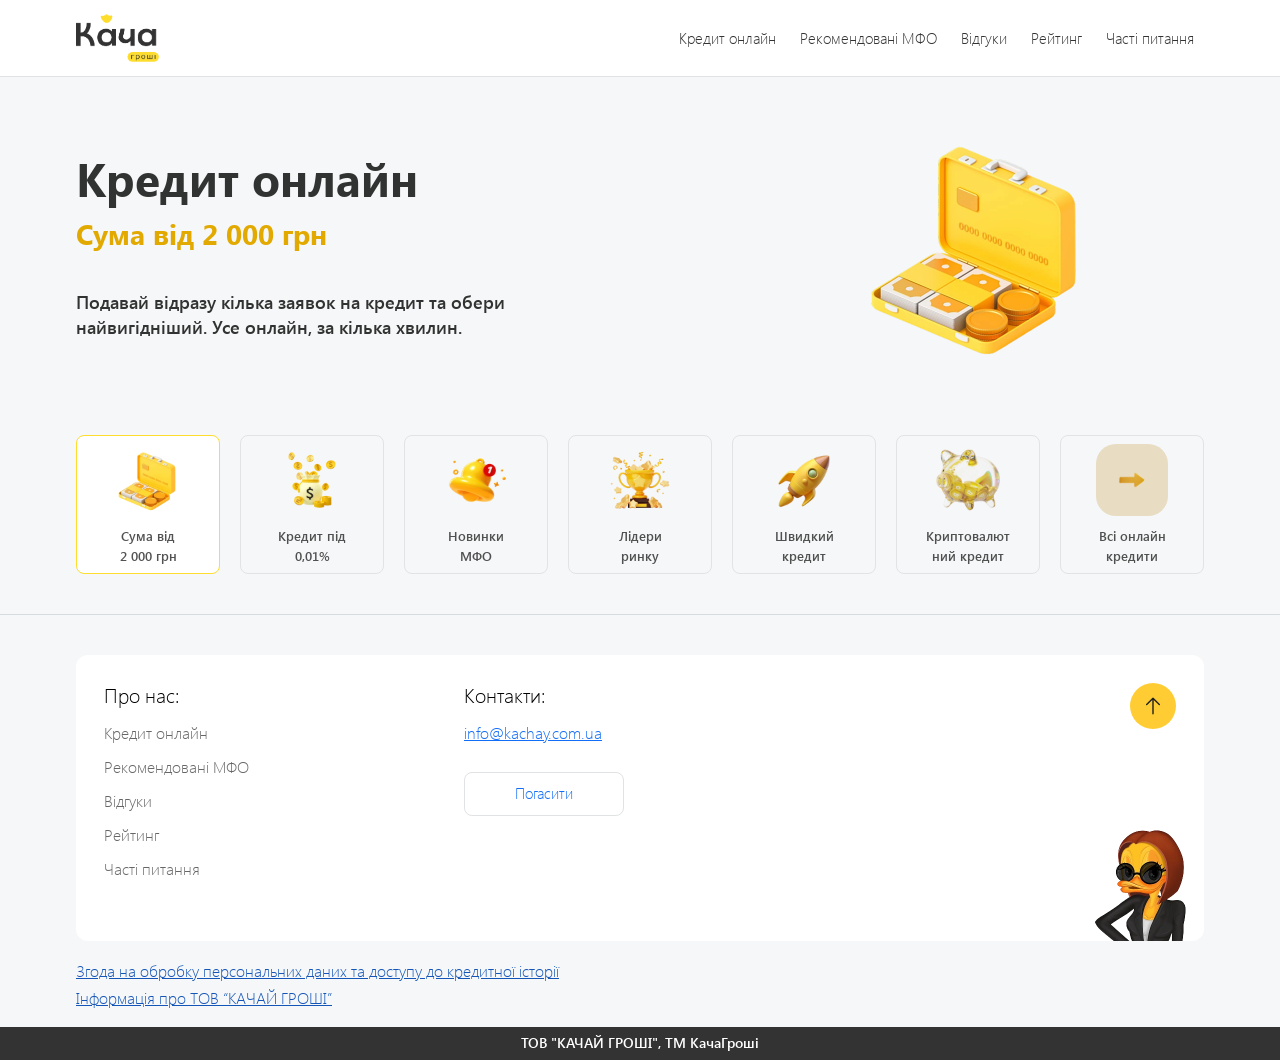
==== index_2.html @ 9d888171 "UP" ====
<!DOCTYPE html>
<html lang="Es">

<head>
  <!-- meta -->
  <meta charset="utf-8">
  <meta name="description" content="">
  <meta name="keywords" content="">
  <meta name="viewport" content="width=device-width, initial-scale=1.0, maximum-scale=1.0, user-scalable=no">
  <meta name="format-detection" content="telephone=no">

  <!-- favicon -->
  <link rel="icon" type="image/png" href="./favicon/favicon-96x96.png" sizes="96x96" />
  <link rel="icon" type="image/svg+xml" href="./favicon/favicon.svg" />
  <link rel="shortcut icon" href="./favicon/favicon.ico" />
  <link rel="apple-touch-icon" sizes="180x180" href="./favicon/apple-touch-icon.png" />
  <link rel="manifest" href="./favicon/site.webmanifest" />

  <!-- style -->
  <link rel="stylesheet" href="https://cdn.jsdelivr.net/npm/swiper@11/swiper-bundle.min.css" />
  <link rel="stylesheet" href="./css/more/style.css">

  <!-- title -->
  <title>Кредит онлайн</title>

</head>

<body>

  <header class="header">
    <div class="container">
      <div class="header__inner">
        <a class="header__logo" href="#">
          <img src="./img/logo.webp" width="83" height="48" alt="Кача гроші">
        </a>

        <nav class="header__nav">
          <a href="#loan-selection">Кредит онлайн</a>
          <a href="#recommendations">Рекомендовані МФО</a>
          <a href="#reviews">Відгуки</a>
          <a href="#rating">Рейтинг</a>
          <!-- <a href="#">Сервіси та послуги</a>
          <a href="#">Статті</a> -->
          <a href="#faq">Часті питання</a>
        </nav>

        <button class="header__burger" type="button" aria-label="Відкрити меню">
          <span></span>
        </button>
      </div>
    </div>

    <div class="mobile-menu">
      <nav class="mobile-menu__nav">
        <a href="#loan-selection">Кредит онлайн</a>
        <a href="#recommendations">Рекомендовані МФО</a>
        <a href="#reviews">Відгуки</a>
        <a href="#rating">Рейтинг</a>
        <!-- <a href="#">Сервіси та послуги</a>
        <a href="#">Статті</a> -->
        <a href="#faq">Часті питання</a>
      </nav>

      <a class="mobile-menu__all" href="#">
        Всі онлайн кредити
        <span></span>
      </a>
    </div>
  </header>

  <section class="hero">
    <div class="container">
      <div class="hero__inner">
        <div class="hero__top">
          <div class="hero__content">
            <h1 class="hero__title">Кредит онлайн</h1>

            <div class="hero__subtitle">
              Сума від 2 000 грн
            </div>

            <p class="hero__text">
              Подавай відразу кілька заявок на кредит та обери найвигідніший.
              Усе онлайн, за кілька хвилин.
            </p>
          </div>
          <picture class="hero__img">
            <source srcset="./img/banner_2_mob.webp" media="(max-width: 767px)">
            <img src="./img/banner_2.webp" width="455" height="258" alt="banner">
          </picture>
        </div>

        
        <div class="hero__categories">
          <a class="hero-category is-active" href="#">
            <img src="./img/category-1.webp" width="72" height="72" alt="">
            <span>Сума від<br> 2 000 грн</span>
          </a>

          <a class="hero-category" href="#">
            <img src="./img/category-2.webp" width="72" height="72" alt="">
            <span>Кредит під<br> 0,01%</span>
          </a>

          <a class="hero-category" href="#">
            <img src="./img/category-3.webp" width="72" height="72" alt="">
            <span>Новинки<br> МФО</span>
          </a>

          <a class="hero-category" href="#">
            <img src="./img/category-4.webp" width="72" height="72" alt="">
            <span>Лідери<br> ринку</span>
          </a>

          <a class="hero-category" href="#">
            <img src="./img/category-5.webp" width="72" height="72" alt="">
            <span>Швидкий<br> кредит</span>
          </a>

          <a class="hero-category" href="#">
            <img src="./img/category-6.webp" width="72" height="72" alt="">
            <span>Криптовалют<br>ний кредит</span>
          </a>

          <a class="hero-category hero-category--all" href="#">
            <span>Всі онлайн<br> кредити</span>
            <i></i>
          </a>
        </div>
      </div>
    </div>
  </section>



  <footer class="footer">
    <div class="container">
      <div class="footer__card">
        <div class="footer__nav">
          <h3 class="footer__title">Про нас:</h3>

          <ul class="footer__list">
            <li><a href="#loan-selection">Кредит онлайн</a></li>
            <li><a href="#recommendations">Рекомендовані МФО</a></li>
            <li><a href="#reviews">Відгуки</a></li>
            <li><a href="#rating">Рейтинг</a></li>
            <!-- <li><a href="#" target="_blank" rel="noopener noreferrer">Сервіси та послуги</a></li>
            <li><a href="#" target="_blank" rel="noopener noreferrer">Статті</a></li> -->
            <li><a href="#faq">Часті питання</a></li>
          </ul>
        </div>

        <div class="footer__contacts">
          <h3 class="footer__title">Контакти:</h3>

          <a class="footer__email" href="mailto:info@kachay.com.ua">
            info@kachay.com.ua
          </a>

          <a class="footer__complain" href="#" target="_blank" rel="noopener noreferrer">
            Погасити
          </a>
        </div>

        <button class="footer__up" type="button" aria-label="Прокрутити вгору">
          <span></span>
        </button>

        <img class="footer__duck" width="124" height="124" src="./img/footer-duck.webp" alt="manager-duck">
      </div>

      <div class="footer__links">
        <a href="#" target="_blank" rel="noopener noreferrer">Згода на обробку персональних даних та доступу до
          кредитної історії</a>
        <a href="#" target="_blank" rel="noopener noreferrer">Інформація про ТОВ “КАЧАЙ ГРОШІ”</a>
      </div>
    </div>

    <div class="footer__bottom">
      ТОВ "КАЧАЙ ГРОШІ", ТМ КачаГроші
    </div>
  </footer>

  <script type="module" src="./js/script.js"></script>
  <script src="https://cdn.jsdelivr.net/npm/swiper@11/swiper-bundle.min.js"></script>

</body>

</html>
---- css/more/style.css ----
@import url("https://fonts.googleapis.com/css2?family=Manrope:wght@200..800&family=Zalando+Sans+Expanded:ital,wght@0,200..900;1,200..900&display=swap");
@font-face {
  font-family: "Segoe UI";
  src: local("Segoe UI Light"), local("Segoe-UI-Light"), url("../../fonts/SegoeUI-Light.woff2") format("woff2"), url("../../fonts/SegoeUI-Light.woff") format("woff"), url("../../fonts/SegoeUI-Light.ttf") format("truetype");
  font-weight: 400;
  font-style: normal;
}
@font-face {
  font-family: "Segoe UI";
  src: local("Segoe UI SemiBold"), local("Segoe-UI-SemiBold"), url("../../fonts/SegoeUI-SemiBold.woff2") format("woff2"), url("../../fonts/SegoeUI-SemiBold.woff") format("woff"), url("../../fonts/SegoeUI-SemiBold.ttf") format("truetype");
  font-weight: 600;
  font-style: normal;
}
@font-face {
  font-family: "Segoe UI";
  src: local("Segoe UI Bold"), local("Segoe-UI-Bold"), url("../../fonts/SegoeUI-Bold.woff2") format("woff2"), url("../../fonts/SegoeUI-Bold.woff") format("woff"), url("../../fonts/SegoeUI-Bold.ttf") format("truetype");
  font-weight: 700;
  font-style: normal;
}
*,
*::before,
*::after {
  padding: 0;
  margin: 0;
  border: 0;
  box-sizing: border-box;
}

:focus,
:active {
  outline: none;
}

a:focus,
a:active {
  outline: none;
}

a,
a:visited {
  text-decoration: none;
}

a:hover {
  text-decoration: none;
}

ul,
ol,
li {
  padding: 0;
  margin: 0;
  list-style-type: none;
}

h1,
h2,
h3,
h4,
h5,
p {
  font-size: inherit;
  font-weight: inherit;
  padding: 0;
  margin: 0;
}

nav,
header,
main,
section,
aside,
footer {
  display: block;
  width: 100%;
}

[hidden] {
  display: none;
}

img {
  display: block;
  max-width: 100%;
  height: auto;
}

input,
button,
textarea {
  font-family: inherit;
}

input::-ms-clear {
  display: none;
}

button {
  cursor: pointer;
}

button::-moz-focus-inner {
  padding: 0;
  border: 0;
}

button:focus-visible {
  border: none;
  outline: none;
}

a:hover,
a:not(:hover),
button:hover,
button:not(:hover) {
  transition: all ease-out 0.4s;
}

input[type=text],
input[type=submit],
textarea {
  -webkit-appearance: none;
}

a,
label,
button,
div {
  -webkit-appearance: none;
  -webkit-tap-highlight-color: transparent;
}

input {
  background: none;
  box-shadow: none;
  outline: none;
}

html,
body {
  font-family: "Segoe UI", sans-serif;
  font-size: 20px;
  font-weight: 300;
  text-align: left;
  line-height: 120%;
  width: 100%;
  min-height: 100%;
  min-width: 360px;
  margin: 0 auto;
  color: rgba(0, 0, 0, 0.8);
  background: #F6F7F8;
  position: relative;
  outline: none;
  -webkit-text-size-adjust: none;
}

.container {
  max-width: 1178px;
  padding: 0 25px;
  margin: 0 auto;
}
@media screen and (max-width: 1199.98px) {
  .container {
    max-width: 100%;
  }
}
@media screen and (max-width: 575.98px) {
  .container {
    padding: 0 15px;
  }
}

.disabled {
  pointer-events: none;
}

.header {
  position: sticky;
  top: 0;
  z-index: 1000;
  background: #FFFFFF;
  border-bottom: 1px solid rgba(0, 16, 36, 0.1215686275);
}
.header.is-menu-open {
  border-bottom-color: rgba(0, 16, 36, 0.12);
}
.header.is-menu-open .header__burger span {
  opacity: 0;
}
.header.is-menu-open .header__burger::before {
  transform: translateY(6px) translateX(-50%) rotate(45deg);
}
.header.is-menu-open .header__burger::after {
  transform: translateY(-6px) translateX(-50%) rotate(-45deg);
}
.header__inner {
  height: 76px;
  display: flex;
  align-items: center;
  justify-content: space-between;
  gap: 24px;
}
.header__logo {
  display: block;
  flex-shrink: 0;
  position: relative;
  z-index: 1002;
}
.header__logo img {
  display: block;
  width: 83px;
  height: auto;
}
.header__nav {
  display: flex;
  align-items: center;
  justify-content: flex-end;
  flex-wrap: wrap;
  gap: 4px;
}
.header__nav a {
  font-size: 15px;
  line-height: 160%;
  color: #333333;
  text-decoration: none;
  padding: 4px 10px;
}
.header__nav a:hover {
  color: rgba(0, 0, 0, 0.8);
  border-bottom: 1px solid #E2AA00;
}
.header__nav a:hover, .header__nav a:not(:hover) {
  transition: all;
}
.header__burger {
  display: none;
  position: relative;
  z-index: 1002;
  width: 36px;
  height: 36px;
  padding: 0;
  border: 0;
  border-radius: 50%;
  background: #F6F7F8;
  cursor: pointer;
}
.header__burger span, .header__burger::before, .header__burger::after {
  content: "";
  position: absolute;
  left: 50%;
  width: 21px;
  height: 2px;
  border-radius: 3px;
  background: rgba(0, 0, 0, 0.8);
  transform: translateX(-50%);
  transition: 0.3s ease;
}
.header__burger span {
  top: 17px;
}
.header__burger::before {
  top: 11px;
}
.header__burger::after {
  top: 23px;
}

.mobile-menu {
  display: none;
}

@media screen and (max-width: 991.98px) {
  .header__nav {
    display: none;
  }
  .header__burger {
    display: block;
  }
  .mobile-menu {
    position: absolute;
    top: 68px;
    left: 0;
    right: 0;
    z-index: 1001;
    display: block;
    padding: 40px 25px 15px;
    background: #FFFFFF;
    border-radius: 0 0 12px 12px;
    box-shadow: 0 4px 4px -4px rgba(12, 12, 13, 0.05), 0 16px 32px -4px rgba(12, 12, 13, 0.1);
    opacity: 0;
    visibility: hidden;
    transform: translateY(-12px);
    pointer-events: none;
    transition: 0.3s ease;
  }
  .mobile-menu.is-active {
    opacity: 1;
    visibility: visible;
    transform: translateY(0);
    pointer-events: auto;
  }
  .mobile-menu__nav {
    display: grid;
    gap: 20px;
    margin-bottom: 36px;
  }
  .mobile-menu__nav a {
    font-size: 16px;
    line-height: 120%;
    color: #333333;
    text-decoration: none;
  }
  .mobile-menu__all {
    width: 100%;
    border-radius: 12px;
    padding: 15px 15px 15px 20px;
    min-height: 38px;
    margin: 40px auto 0;
    display: flex;
    align-items: center;
    justify-content: space-between;
    gap: 10px;
    outline: none;
    background: #e4d7c1;
    border: 1px solid transparent;
    font-size: 15px;
    font-weight: 400;
    line-height: 133%;
    text-align: center;
    color: #333333;
    text-decoration: none;
  }
  .mobile-menu__all span {
    width: 32px;
    height: 24px;
    background: url("../../img/arrow-right.webp") center top/contain no-repeat;
  }
  .mobile-menu__all:hover, .mobile-menu__all:focus {
    background: #FFFFFF;
    filter: brightness(0.9);
  }
  body.menu-open {
    overflow: hidden;
  }
  body.menu-open::before {
    content: "";
    position: fixed;
    inset: 0;
    z-index: 999;
    background: rgba(0, 0, 0, 0.45);
    backdrop-filter: blur(2px);
    pointer-events: auto;
  }
}
@media screen and (max-width: 575.98px) {
  .mobile-menu {
    padding: 40px 15px 15px;
  }
}
.hero {
  padding: 40px 0 40px;
}
.hero__inner {
  display: flex;
  flex-direction: column;
  gap: 60px;
}
.hero__top {
  display: grid;
  grid-template-columns: 1fr 455px;
  align-items: center;
  gap: 40px;
}
.hero__content {
  max-width: 520px;
}
.hero__title {
  margin-bottom: 10px;
  font-size: 46px;
  font-weight: 700;
  line-height: 120%;
  color: rgba(0, 0, 0, 0.8);
}
.hero__subtitle {
  margin-bottom: 40px;
  font-size: 28px;
  font-weight: 700;
  line-height: 120%;
  color: #E2AA00;
}
.hero__text {
  max-width: 450px;
  margin: 0;
  font-size: 18px;
  line-height: 140%;
  font-weight: 600;
  color: rgba(0, 0, 0, 0.8);
}
.hero__img {
  display: block;
  width: 100%;
  height: auto;
  justify-self: center;
}
.hero__categories {
  display: grid;
  grid-template-columns: repeat(auto-fit, minmax(120px, 1fr));
  gap: 20px;
}

.hero-category {
  min-height: 138px;
  padding: 8px;
  border: 1px solid #E1E3E4;
  border-radius: 8px;
  background: transparent;
  display: flex;
  flex-direction: column;
  align-items: center;
  justify-content: center;
  gap: 10px;
  text-align: center;
  text-decoration: none;
  transition: border-color 0.3s ease, background 0.3s ease;
}
.hero-category.is-active, .hero-category:hover {
  border-color: #FFDD2D;
  background: #FFFFFF;
}
.hero-category img {
  width: 72px;
  height: 72px;
  -o-object-fit: contain;
     object-fit: contain;
}
.hero-category span {
  font-size: 13px;
  font-weight: 600;
  line-height: 150%;
  color: rgba(0, 0, 0, 0.68);
}
.hero-category--all {
  flex-direction: column-reverse;
}
.hero-category--all i {
  width: 72px;
  height: 72px;
  border-radius: 20px;
  background: url("../../img/arrow-right.webp") center/32px 24px no-repeat #e8dcc2;
}

.hero-article .hero__inner {
  align-items: center;
}
.hero-article .hero__top {
  display: block;
  max-width: 920px;
  text-align: center;
}
.hero-article .hero__title {
  text-transform: uppercase;
}
.hero-article .hero__subtitle {
  margin-bottom: 0;
}
.hero-article .hero__categories {
  width: 100%;
}

@media screen and (max-width: 991.98px) {
  .hero__top {
    grid-template-columns: 1fr 320px;
    gap: 30px;
  }
  .hero__title br {
    display: none;
  }
}
@media screen and (max-width: 767.98px) {
  .hero {
    padding: 15px 0 20px;
    background: radial-gradient(circle at 0% 0%, rgba(204, 207, 245, 0.7), transparent 45%), radial-gradient(circle at 100% 0%, rgba(245, 204, 215, 0.7), transparent 45%), #EAECEE;
  }
  .hero__inner {
    gap: 20px;
  }
  .hero__top {
    display: grid;
    grid-template-columns: 76px 1fr;
    -moz-column-gap: 10px;
         column-gap: 10px;
    row-gap: 5px;
    align-items: center;
  }
  .hero__content {
    display: contents;
    max-width: none;
  }
  .hero__img {
    grid-column: 1;
    grid-row: 1/3;
    width: 76px;
    justify-self: start;
  }
  .hero__title {
    grid-column: 2;
    grid-row: 1;
    margin: 0;
    font-size: 32px;
  }
  .hero__subtitle {
    grid-column: 2;
    grid-row: 2;
    margin: 0;
    font-size: 20px;
  }
  .hero__text {
    grid-column: 1/-1;
    margin: 0;
    max-width: none;
    font-size: 15px;
  }
  .hero__categories {
    grid-template-columns: repeat(3, 1fr);
    gap: 10px;
  }
  .hero-category {
    min-height: 128px;
    padding: 8px 6px;
    border-radius: 8px;
  }
  .hero-category img {
    width: 72px;
    height: 72px;
  }
  .hero-category span {
    font-size: 16px;
    font-weight: 600;
    line-height: 140%;
  }
  .hero-category--all {
    grid-column: 1/-1;
    min-height: 60px;
    margin-top: 12px;
    padding: 12px 22px;
    flex-direction: row;
    justify-content: space-between;
    border: 0;
    background: #e4d7c1;
  }
  .hero-category--all span {
    font-size: 16px;
  }
  .hero-category--all span br {
    display: none;
  }
  .hero-category--all i {
    width: 32px;
    height: 24px;
    border-radius: 0;
    background: url("../../img/arrow-right.webp") center/contain no-repeat;
  }
  .hero-article .hero__title {
    font-size: 6.4vw;
    margin-bottom: 10px;
  }
  .hero-article .hero__subtitle {
    font-size: 4.3vw;
  }
}
.article-content {
  padding: 20px 0 100px;
}
.article-content__inner {
  max-width: 940px;
  margin: 0 auto;
}
.article-content__inner > :last-child {
  margin-bottom: 0;
}
.article-content h2 {
  margin: 0 0 16px;
  font-size: 20px;
  font-weight: 700;
  line-height: 130%;
  color: rgba(0, 0, 0, 0.8);
}
.article-content h3 {
  margin: 0 0 16px;
  font-size: 20px;
  font-weight: 700;
  line-height: 130%;
  color: rgba(0, 0, 0, 0.8);
}
.article-content p {
  margin: 0 0 16px;
  font-size: 18px;
  font-weight: 400;
  line-height: 150%;
  color: rgba(0, 0, 0, 0.5411764706);
}
.article-content strong {
  font-weight: 700;
  color: rgba(0, 0, 0, 0.8);
}
.article-content ul,
.article-content ol {
  margin: -10px 0 16px;
  padding-left: 24px;
}
.article-content li {
  font-size: 18px;
  font-weight: 400;
  line-height: 150%;
  color: rgba(0, 0, 0, 0.5411764706);
  list-style-type: initial;
}
@media screen and (max-width: 767.98px) {
  .article-content {
    padding: 24px 0 40px 0;
  }
  .article-content p,
  .article-content li {
    font-size: 16px;
  }
  .article-content ul {
    padding-left: 20px;
  }
}

.footer {
  padding-top: 40px;
  border-top: 1px solid rgba(0, 16, 36, 0.1215686275);
}
.footer__card {
  position: relative;
  min-height: 286px;
  padding: 28px;
  border-radius: 12px;
  background: #FFFFFF;
  display: grid;
  grid-template-columns: 340px 1fr auto;
  gap: 20px;
  overflow: hidden;
}
.footer__title {
  font-size: 20px;
  font-weight: 400;
  line-height: 120%;
  margin-bottom: 12px;
  color: #000000;
}
.footer__list {
  display: grid;
  gap: 10px;
  margin: 0;
  padding: 0;
  list-style: none;
}
.footer__list a {
  font-size: 16px;
  line-height: 120%;
  color: #666666;
  text-decoration: none;
}
.footer__list a:hover {
  color: #126DF7;
  text-decoration: underline;
}
.footer__email {
  display: inline-block;
  margin-bottom: 10px;
  font-size: 16px;
  line-height: 120%;
  color: #126DF7;
  text-decoration: underline;
}
.footer__email:hover {
  text-decoration: none;
}
.footer__complain {
  width: -moz-fit-content;
  width: fit-content;
  border-radius: 8px;
  padding: 10px;
  min-width: 160px;
  min-height: 44px;
  margin: 20px 0 0 0;
  display: flex;
  align-items: center;
  justify-content: center;
  border: 1px solid rgba(0, 16, 36, 0.1215686275);
  outline: none;
  background: none;
  font-size: 15px;
  font-weight: 400;
  line-height: 133%;
  text-align: center;
  color: #126DF7;
}
.footer__complain:hover, .footer__complain:focus {
  border-color: transparent;
  background: #FFCD33;
  color: #333333;
}
.footer__up {
  position: relative;
  z-index: 2;
  width: 46px;
  height: 46px;
  padding: 0;
  border: 0;
  border-radius: 50%;
  background: #FFCD33;
  cursor: pointer;
}
.footer__up span {
  display: block;
  width: 24px;
  height: 24px;
  margin: auto;
  background: #202020;
  mask: url("../../img/arrow-up.svg") center/14px 18px no-repeat;
  -webkit-mask: url("../../img/arrow-up.svg") center/14px 18px no-repeat;
}
.footer__duck {
  position: absolute;
  right: 0;
  bottom: 0;
  width: 124px;
  height: auto;
}
.footer__links {
  display: grid;
  gap: 8px;
  margin: 20px 0;
}
.footer__links a {
  width: -moz-fit-content;
  width: fit-content;
  font-size: 16px;
  line-height: 120%;
  text-decoration: underline;
  color: #1455B8;
}
.footer__links a:hover {
  text-decoration: none;
}
.footer__bottom {
  padding: 8px 10px;
  background: #333333;
  text-align: center;
  font-size: 14px;
  font-weight: 600;
  line-height: 120%;
  color: #FFFFFF;
}

@media screen and (max-width: 767.98px) {
  .footer__card {
    padding: 12px;
    min-height: 422px;
    display: flex;
    flex-direction: column;
  }
  .footer__up {
    position: absolute;
    top: 12px;
    right: 12px;
  }
  .footer__title {
    margin-bottom: 16px;
  }
  .footer__contacts {
    position: relative;
    z-index: 2;
  }
}/*# sourceMappingURL=style.css.map */
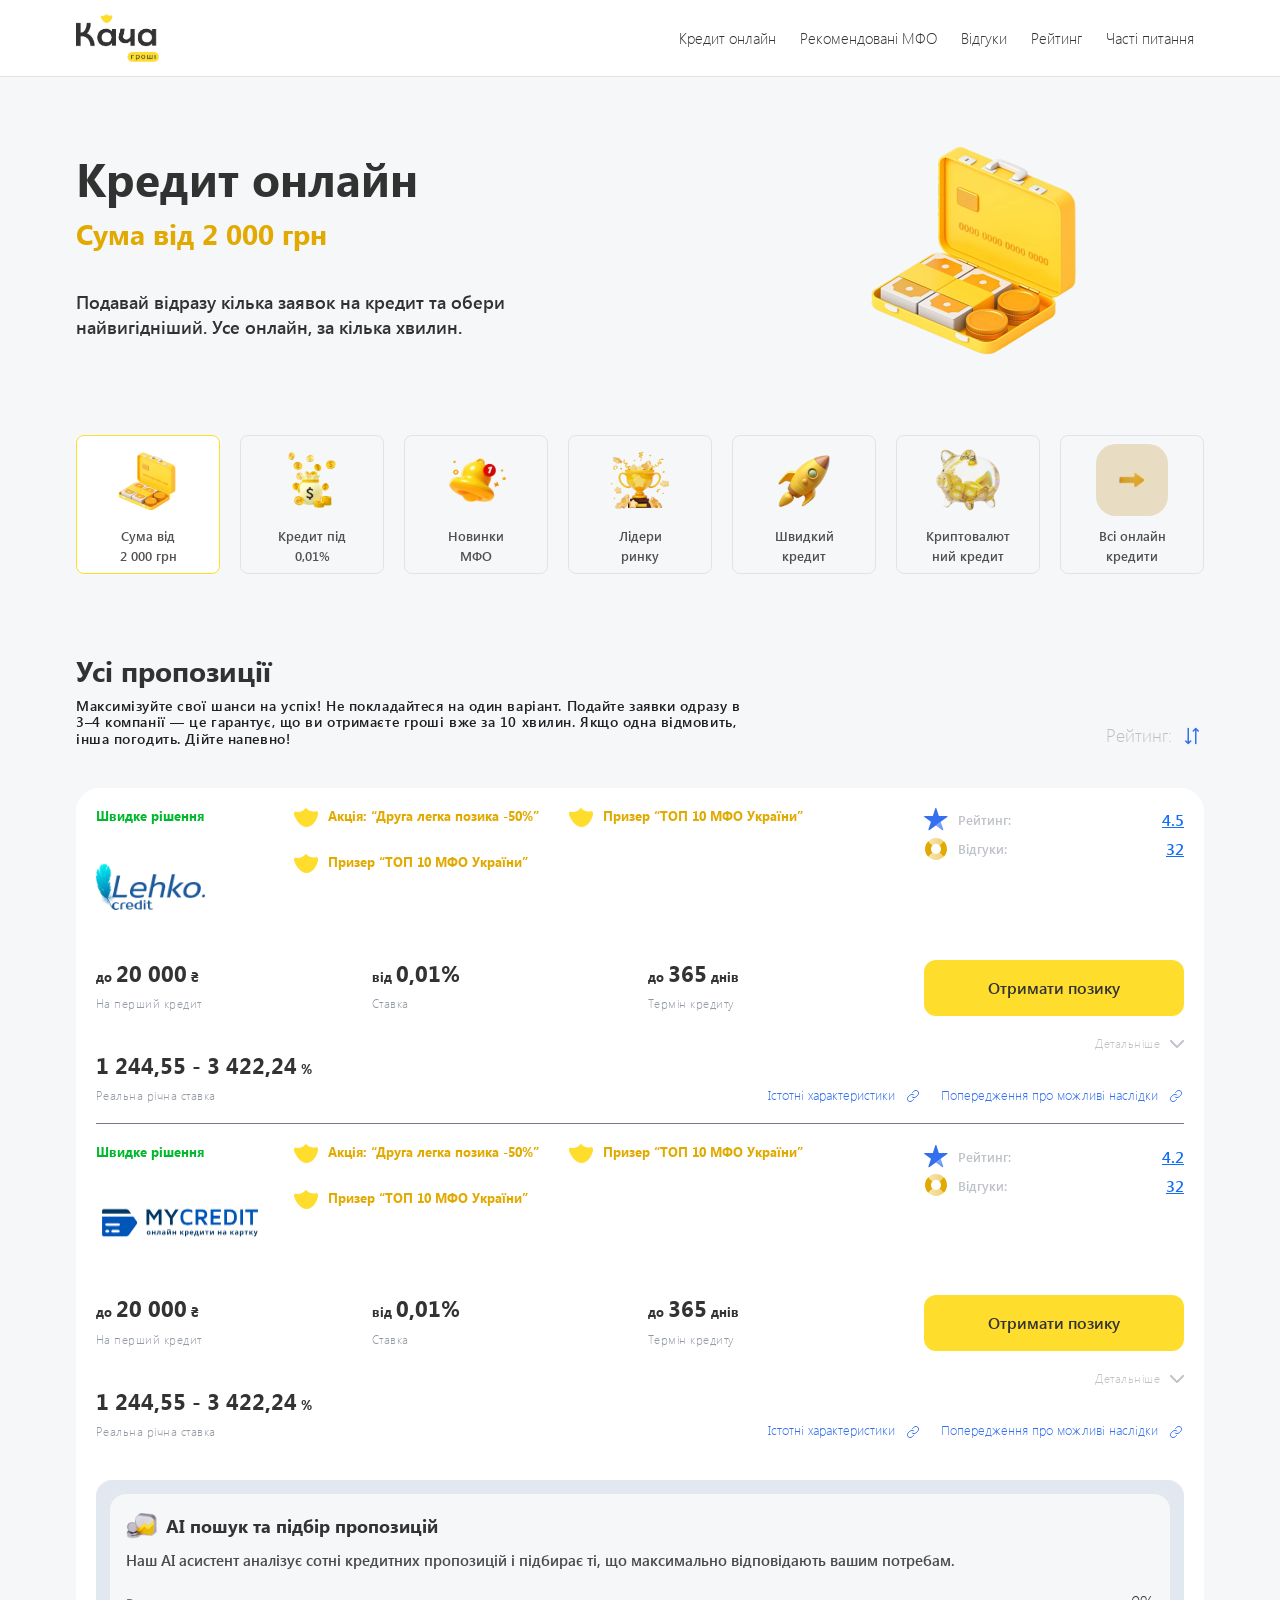
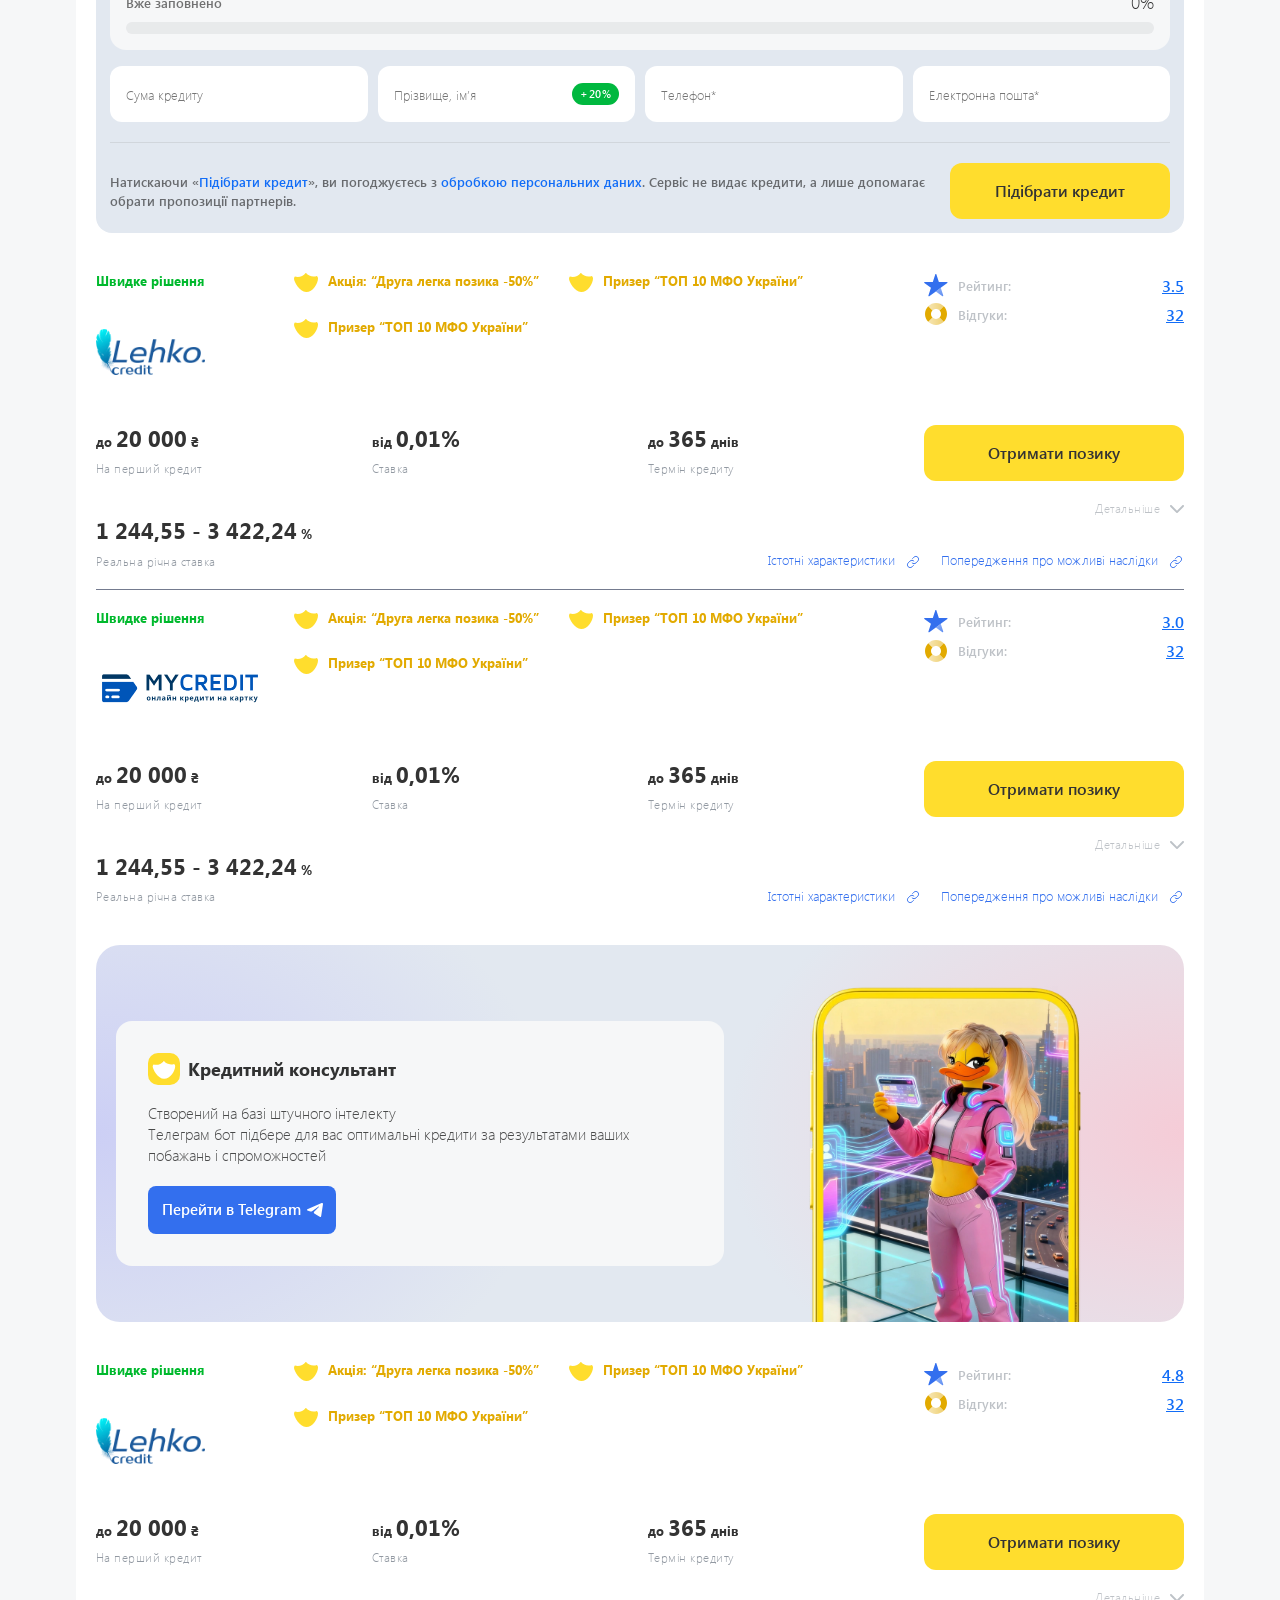
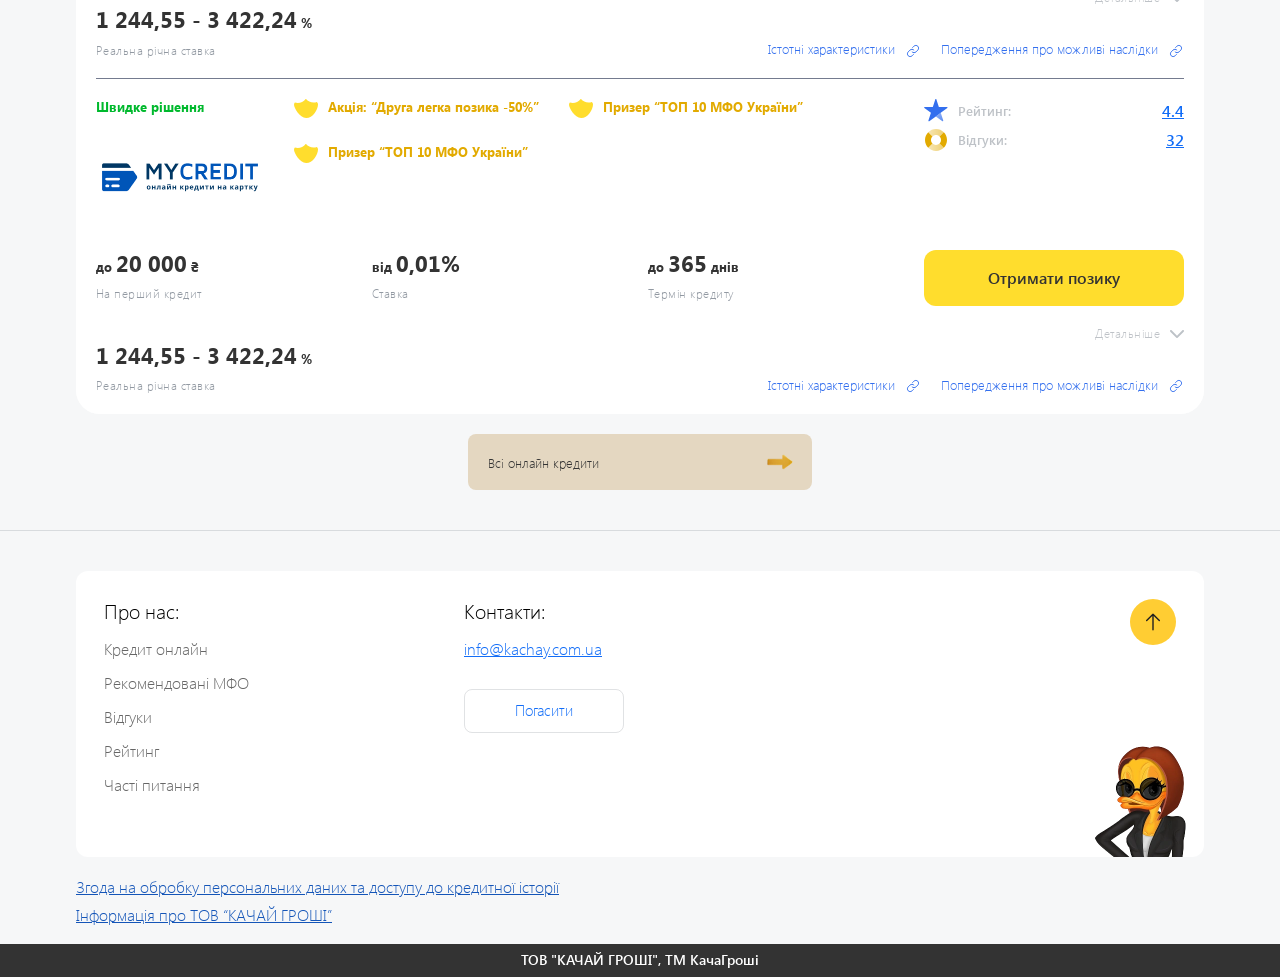
==== commit 012cdf92: "UP" ====
--- a/index_2.html
+++ b/index_2.html
@@ -90,7 +90,7 @@
           </picture>
         </div>
 
-        
+
         <div class="hero__categories">
           <a class="hero-category is-active" href="#">
             <img src="./img/category-1.webp" width="72" height="72" alt="">
@@ -131,7 +131,874 @@
     </div>
   </section>
 
-
+  <section class="offers">
+    <div class="container">
+      <div class="offers__head">
+        <div>
+          <h2 class="offers__title">Усі пропозиції</h2>
+          <p class="offers__text">
+            Максимізуйте свої шанси на успіх! Не покладайтеся на один варіант.
+            Подайте заявки одразу в 3–4 компанії — це гарантує, що ви отримаєте гроші вже за 10 хвилин.
+            Якщо одна відмовить, інша погодить. Дійте напевно!
+          </p>
+        </div>
+
+        <button class="offers__sort" type="button">
+          <span class="offers__sort-text">Рейтинг:</span>
+          <span class="offers__sort-icon">
+            <svg width="20" height="20" viewBox="0 0 20 20" fill="none" xmlns="http://www.w3.org/2000/svg">
+              <path d="M3.75 15L6.25 17.5L8.75 15M6.25 17.5V2.5M16.25 5L13.75 2.5L11.25 5M13.75 2.5V17.5"
+                stroke="#336FEE" stroke-width="1.5" stroke-linecap="round" stroke-linejoin="round" />
+            </svg>
+          </span>
+        </button>
+      </div>
+
+      <div class="offers__list">
+        <article class="offer-card" data-rating="4.5">
+          <div class="offer-card__top">
+            <div class="offer-card__left">
+              <div class="offer-card__label">Швидке рішення</div>
+              <img class="offer-card__logo" src="./img/offer-logo-1.png" alt="Lehko Credit">
+            </div>
+
+            <div class="offer-card__badges">
+              <span>Акція: “Друга легка позика -50%”</span>
+              <span>Призер “ТОП 10 МФО України”</span>
+              <span>Призер “ТОП 10 МФО України”</span>
+            </div>
+
+            <div class="offer-card__rating">
+              <div class="offer-card__rating-row offer-card__rating-row--star">
+                <span>Рейтинг:</span>
+                <a href="#">4.5</a>
+              </div>
+              <div class="offer-card__rating-row offer-card__rating-row--reviews">
+                <span>Відгуки:</span>
+                <a href="#">32</a>
+              </div>
+            </div>
+          </div>
+
+          <div class="offer-card__main">
+            <div class="offer-card__params">
+              <div class="offer-card__param">
+                <div class="offer-card__param-top">до <span>20 000</span> ₴</div>
+                <div class="offer-card__param-about">На перший кредит</div>
+              </div>
+
+              <div class="offer-card__param">
+                <div class="offer-card__param-top">від <span>0,01%</span></div>
+                <div class="offer-card__param-about">Ставка</div>
+              </div>
+
+              <div class="offer-card__param">
+                <div class="offer-card__param-top">до <span>365</span> днів</div>
+                <div class="offer-card__param-about">Термін кредиту</div>
+              </div>
+
+              <div class="offer-card__param offer-card__param--full">
+                <div class="offer-card__param-top"><span>1 244,55 - 3 422,24</span> %</div>
+                <div class="offer-card__param-about">Реальна річна ставка</div>
+              </div>
+            </div>
+
+            <div class="offer-card__action">
+              <a class="offer-card__btn" href="#">Отримати позику</a>
+
+              <button class="offer-card__more" type="button">
+                Детальніше
+                <span></span>
+              </button>
+            </div>
+          </div>
+
+          <div class="offer-card__details">
+            <div class="offer-card__notice">
+              <h3>Повторний кредит</h3>
+              <strong>Знижка 50%</strong>
+              <p>До <span>50 000₴</span>, ставка в день від <span>1%</span>, строк кредитування до <span>365 днів</span>
+              </p>
+            </div>
+
+            <div class="offer-card__details-grid">
+              <div>
+                <h4>Необхідні документи</h4>
+                <p>Паспорт громадянина України</p>
+                <p>ІПН</p>
+              </div>
+
+              <div>
+                <h4>Дострокове погашення</h4>
+                <p>Доступно</p>
+              </div>
+
+              <div>
+                <h4>Дострокове погашення</h4>
+                <p>Доступно</p>
+              </div>
+
+              <div>
+                <h4>Вікові обмеження</h4>
+                <p>Паспорт гр18-65 років</p>
+              </div>
+
+              <div>
+                <h4>Кредитна історія</h4>
+                <p>Будь яка</p>
+              </div>
+
+              <div>
+                <h4>Метод погашення</h4>
+                <p>Банківські реквізити</p>
+                <p>Онлайн в особистому кабінеті</p>
+                <p>Термінали самообслуговування</p>
+              </div>
+
+              <div>
+                <h4>Працевлаштування</h4>
+                <p>Не обовʼязкове</p>
+              </div>
+
+              <div>
+                <h4>Отримання коштів</h4>
+                <p>Онлайн на картку</p>
+              </div>
+
+              <div>
+                <a class="offer-card__details-link" href="#">Детальніше про МФО</a>
+              </div>
+            </div>
+
+            <div class="offer-card__param offer-card__param--bottom">
+              <div class="offer-card__param-top"><span>1 244,55 - 3 422,24</span> %</div>
+              <div class="offer-card__param-about">Реальна річна ставка</div>
+            </div>
+          </div>
+
+          <div class="offer-card__links">
+            <a href="#">Істотні характеристики</a>
+            <a href="#">Попередження про можливі наслідки</a>
+          </div>
+
+        </article>
+
+        <article class="offer-card" data-rating="4.2">
+          <div class="offer-card__top">
+            <div class="offer-card__left">
+              <div class="offer-card__label">Швидке рішення</div>
+              <img class="offer-card__logo" src="./img/offer-logo-2.png" alt="MI Credit">
+            </div>
+
+            <div class="offer-card__badges">
+              <span>Акція: “Друга легка позика -50%”</span>
+              <span>Призер “ТОП 10 МФО України”</span>
+              <span>Призер “ТОП 10 МФО України”</span>
+            </div>
+
+            <div class="offer-card__rating">
+              <div class="offer-card__rating-row offer-card__rating-row--star">
+                <span>Рейтинг:</span>
+                <a href="#">4.2</a>
+              </div>
+              <div class="offer-card__rating-row offer-card__rating-row--reviews">
+                <span>Відгуки:</span>
+                <a href="#">32</a>
+              </div>
+            </div>
+          </div>
+
+          <div class="offer-card__main">
+            <div class="offer-card__params">
+              <div class="offer-card__param">
+                <div class="offer-card__param-top">до <span>20 000</span> ₴</div>
+                <div class="offer-card__param-about">На перший кредит</div>
+              </div>
+
+              <div class="offer-card__param">
+                <div class="offer-card__param-top">від <span>0,01%</span></div>
+                <div class="offer-card__param-about">Ставка</div>
+              </div>
+
+              <div class="offer-card__param">
+                <div class="offer-card__param-top">до <span>365</span> днів</div>
+                <div class="offer-card__param-about">Термін кредиту</div>
+              </div>
+
+              <div class="offer-card__param offer-card__param--full">
+                <div class="offer-card__param-top"><span>1 244,55 - 3 422,24</span> %</div>
+                <div class="offer-card__param-about">Реальна річна ставка</div>
+              </div>
+            </div>
+
+            <div class="offer-card__action">
+              <a class="offer-card__btn" href="#">Отримати позику</a>
+
+              <button class="offer-card__more" type="button">
+                Детальніше
+                <span></span>
+              </button>
+            </div>
+          </div>
+
+          <div class="offer-card__details">
+            <div class="offer-card__notice">
+              <h3>Повторний кредит</h3>
+              <strong>Знижка 50%</strong>
+              <p>До <span>50 000₴</span>, ставка в день від <span>1%</span>, строк кредитування до <span>365 днів</span>
+              </p>
+            </div>
+
+            <div class="offer-card__details-grid">
+              <div>
+                <h4>Необхідні документи</h4>
+                <p>Паспорт громадянина України</p>
+                <p>ІПН</p>
+              </div>
+
+              <div>
+                <h4>Дострокове погашення</h4>
+                <p>Доступно</p>
+              </div>
+
+              <div>
+                <h4>Дострокове погашення</h4>
+                <p>Доступно</p>
+              </div>
+
+              <div>
+                <h4>Вікові обмеження</h4>
+                <p>Паспорт гр18-65 років</p>
+              </div>
+
+              <div>
+                <h4>Кредитна історія</h4>
+                <p>Будь яка</p>
+              </div>
+
+              <div>
+                <h4>Метод погашення</h4>
+                <p>Банківські реквізити</p>
+                <p>Онлайн в особистому кабінеті</p>
+                <p>Термінали самообслуговування</p>
+              </div>
+
+              <div>
+                <h4>Працевлаштування</h4>
+                <p>Не обовʼязкове</p>
+              </div>
+
+              <div>
+                <h4>Отримання коштів</h4>
+                <p>Онлайн на картку</p>
+              </div>
+
+              <div>
+                <a class="offer-card__details-link" href="#">Детальніше про МФО</a>
+              </div>
+            </div>
+
+            <div class="offer-card__param offer-card__param--bottom">
+              <div class="offer-card__param-top"><span>1 244,55 - 3 422,24</span> %</div>
+              <div class="offer-card__param-about">Реальна річна ставка</div>
+            </div>
+          </div>
+
+          <div class="offer-card__links">
+            <a href="#">Істотні характеристики</a>
+            <a href="#">Попередження про можливі наслідки</a>
+          </div>
+
+        </article>
+
+        <form class="offers-form" action="#" method="post">
+          <div class="offers-form__info">
+            <h3>AI пошук та підбір пропозицій</h3>
+            <p>
+              Наш AI асистент аналізує сотні кредитних пропозицій і підбирає ті,
+              що максимально відповідають вашим потребам.
+            </p>
+
+            <div class="offers-form__progress">
+              <div class="offers-form__progress-head">
+                <span>Вже заповнено</span>
+                <strong>5%</strong>
+              </div>
+              <div class="offers-form__progress-line">
+                <span></span>
+              </div>
+            </div>
+          </div>
+
+          <div class="offers-form__fields">
+            <input type="text" name="amount" placeholder="Сума кредиту">
+            <label class="offers-form__field-wrap">
+              <input type="text" name="full_name" placeholder="Прізвище, ім’я">
+              <span class="offers-form__bonus">+20%</span>
+            </label>
+            <input type="tel" name="phone" placeholder="Телефон*">
+            <input type="email" name="email" placeholder="Електронна пошта*">
+          </div>
+
+          <div class="offers-form__bottom">
+            <p>
+              Натискаючи «<span>Підібрати кредит</span>», ви погоджуєтесь з
+              <a href="#">обробкою персональних даних</a>. Сервіс не видає кредити, а лише допомагає обрати пропозиції
+              партнерів.
+            </p>
+
+            <button type="submit">Підібрати кредит</button>
+          </div>
+        </form>
+
+        <article class="offer-card" data-rating="3.5">
+          <div class="offer-card__top">
+            <div class="offer-card__left">
+              <div class="offer-card__label">Швидке рішення</div>
+              <img class="offer-card__logo" src="./img/offer-logo-1.png" alt="Lehko Credit">
+            </div>
+
+            <div class="offer-card__badges">
+              <span>Акція: “Друга легка позика -50%”</span>
+              <span>Призер “ТОП 10 МФО України”</span>
+              <span>Призер “ТОП 10 МФО України”</span>
+            </div>
+
+            <div class="offer-card__rating">
+              <div class="offer-card__rating-row offer-card__rating-row--star">
+                <span>Рейтинг:</span>
+                <a href="#">3.5</a>
+              </div>
+              <div class="offer-card__rating-row offer-card__rating-row--reviews">
+                <span>Відгуки:</span>
+                <a href="#">32</a>
+              </div>
+            </div>
+          </div>
+
+          <div class="offer-card__main">
+            <div class="offer-card__params">
+              <div class="offer-card__param">
+                <div class="offer-card__param-top">до <span>20 000</span> ₴</div>
+                <div class="offer-card__param-about">На перший кредит</div>
+              </div>
+
+              <div class="offer-card__param">
+                <div class="offer-card__param-top">від <span>0,01%</span></div>
+                <div class="offer-card__param-about">Ставка</div>
+              </div>
+
+              <div class="offer-card__param">
+                <div class="offer-card__param-top">до <span>365</span> днів</div>
+                <div class="offer-card__param-about">Термін кредиту</div>
+              </div>
+
+              <div class="offer-card__param offer-card__param--full">
+                <div class="offer-card__param-top"><span>1 244,55 - 3 422,24</span> %</div>
+                <div class="offer-card__param-about">Реальна річна ставка</div>
+              </div>
+            </div>
+
+            <div class="offer-card__action">
+              <a class="offer-card__btn" href="#">Отримати позику</a>
+
+              <button class="offer-card__more" type="button">
+                Детальніше
+                <span></span>
+              </button>
+            </div>
+          </div>
+
+          <div class="offer-card__details">
+            <div class="offer-card__notice">
+              <h3>Повторний кредит</h3>
+              <strong>Знижка 50%</strong>
+              <p>До <span>50 000₴</span>, ставка в день від <span>1%</span>, строк кредитування до <span>365 днів</span>
+              </p>
+            </div>
+
+            <div class="offer-card__details-grid">
+              <div>
+                <h4>Необхідні документи</h4>
+                <p>Паспорт громадянина України</p>
+                <p>ІПН</p>
+              </div>
+
+              <div>
+                <h4>Дострокове погашення</h4>
+                <p>Доступно</p>
+              </div>
+
+              <div>
+                <h4>Дострокове погашення</h4>
+                <p>Доступно</p>
+              </div>
+
+              <div>
+                <h4>Вікові обмеження</h4>
+                <p>Паспорт гр18-65 років</p>
+              </div>
+
+              <div>
+                <h4>Кредитна історія</h4>
+                <p>Будь яка</p>
+              </div>
+
+              <div>
+                <h4>Метод погашення</h4>
+                <p>Банківські реквізити</p>
+                <p>Онлайн в особистому кабінеті</p>
+                <p>Термінали самообслуговування</p>
+              </div>
+
+              <div>
+                <h4>Працевлаштування</h4>
+                <p>Не обовʼязкове</p>
+              </div>
+
+              <div>
+                <h4>Отримання коштів</h4>
+                <p>Онлайн на картку</p>
+              </div>
+
+              <div>
+                <a class="offer-card__details-link" href="#">Детальніше про МФО</a>
+              </div>
+            </div>
+
+            <div class="offer-card__param offer-card__param--bottom">
+              <div class="offer-card__param-top"><span>1 244,55 - 3 422,24</span> %</div>
+              <div class="offer-card__param-about">Реальна річна ставка</div>
+            </div>
+          </div>
+
+          <div class="offer-card__links">
+            <a href="#">Істотні характеристики</a>
+            <a href="#">Попередження про можливі наслідки</a>
+          </div>
+
+        </article>
+
+        <article class="offer-card" data-rating="3.0">
+          <div class="offer-card__top">
+            <div class="offer-card__left">
+              <div class="offer-card__label">Швидке рішення</div>
+              <img class="offer-card__logo" src="./img/offer-logo-2.png" alt="MI Credit">
+            </div>
+
+            <div class="offer-card__badges">
+              <span>Акція: “Друга легка позика -50%”</span>
+              <span>Призер “ТОП 10 МФО України”</span>
+              <span>Призер “ТОП 10 МФО України”</span>
+            </div>
+
+            <div class="offer-card__rating">
+              <div class="offer-card__rating-row offer-card__rating-row--star">
+                <span>Рейтинг:</span>
+                <a href="#">3.0</a>
+              </div>
+              <div class="offer-card__rating-row offer-card__rating-row--reviews">
+                <span>Відгуки:</span>
+                <a href="#">32</a>
+              </div>
+            </div>
+          </div>
+
+          <div class="offer-card__main">
+            <div class="offer-card__params">
+              <div class="offer-card__param">
+                <div class="offer-card__param-top">до <span>20 000</span> ₴</div>
+                <div class="offer-card__param-about">На перший кредит</div>
+              </div>
+
+              <div class="offer-card__param">
+                <div class="offer-card__param-top">від <span>0,01%</span></div>
+                <div class="offer-card__param-about">Ставка</div>
+              </div>
+
+              <div class="offer-card__param">
+                <div class="offer-card__param-top">до <span>365</span> днів</div>
+                <div class="offer-card__param-about">Термін кредиту</div>
+              </div>
+
+              <div class="offer-card__param offer-card__param--full">
+                <div class="offer-card__param-top"><span>1 244,55 - 3 422,24</span> %</div>
+                <div class="offer-card__param-about">Реальна річна ставка</div>
+              </div>
+            </div>
+
+            <div class="offer-card__action">
+              <a class="offer-card__btn" href="#">Отримати позику</a>
+
+              <button class="offer-card__more" type="button">
+                Детальніше
+                <span></span>
+              </button>
+            </div>
+          </div>
+
+          <div class="offer-card__details">
+            <div class="offer-card__notice">
+              <h3>Повторний кредит</h3>
+              <strong>Знижка 50%</strong>
+              <p>До <span>50 000₴</span>, ставка в день від <span>1%</span>, строк кредитування до <span>365 днів</span>
+              </p>
+            </div>
+
+            <div class="offer-card__details-grid">
+              <div>
+                <h4>Необхідні документи</h4>
+                <p>Паспорт громадянина України</p>
+                <p>ІПН</p>
+              </div>
+
+              <div>
+                <h4>Дострокове погашення</h4>
+                <p>Доступно</p>
+              </div>
+
+              <div>
+                <h4>Дострокове погашення</h4>
+                <p>Доступно</p>
+              </div>
+
+              <div>
+                <h4>Вікові обмеження</h4>
+                <p>Паспорт гр18-65 років</p>
+              </div>
+
+              <div>
+                <h4>Кредитна історія</h4>
+                <p>Будь яка</p>
+              </div>
+
+              <div>
+                <h4>Метод погашення</h4>
+                <p>Банківські реквізити</p>
+                <p>Онлайн в особистому кабінеті</p>
+                <p>Термінали самообслуговування</p>
+              </div>
+
+              <div>
+                <h4>Працевлаштування</h4>
+                <p>Не обовʼязкове</p>
+              </div>
+
+              <div>
+                <h4>Отримання коштів</h4>
+                <p>Онлайн на картку</p>
+              </div>
+
+              <div>
+                <a class="offer-card__details-link" href="#">Детальніше про МФО</a>
+              </div>
+            </div>
+
+            <div class="offer-card__param offer-card__param--bottom">
+              <div class="offer-card__param-top"><span>1 244,55 - 3 422,24</span> %</div>
+              <div class="offer-card__param-about">Реальна річна ставка</div>
+            </div>
+          </div>
+
+          <div class="offer-card__links">
+            <a href="#">Істотні характеристики</a>
+            <a href="#">Попередження про можливі наслідки</a>
+          </div>
+
+        </article>
+
+        <div class="offers-consultant">
+          <div class="offers-consultant__card">
+            <div class="offers-consultant__content">
+              <div class="offers-consultant__head">
+                <img src="./img/consultant-icon.svg" alt="">
+                <h3>Кредитний консультант</h3>
+              </div>
+
+              <p>
+                Створений на базі штучного інтелекту<br>
+                Телеграм бот підбере для вас оптимальні кредити за результатами ваших побажань і спроможностей
+              </p>
+
+              <a href="#">
+                Перейти в Telegram
+                <svg width="16" height="14" viewBox="0 0 16 14" fill="none" xmlns="http://www.w3.org/2000/svg">
+                  <path
+                    d="M15.9866 1.20879C16.1112 0.403318 15.3454 -0.232446 14.6292 0.0819956L0.364818 6.34484C-0.148772 6.57034 -0.111204 7.34826 0.421467 7.51789L3.36315 8.45467C3.92458 8.63347 4.53253 8.54102 5.02279 8.20231L11.655 3.62027C11.855 3.4821 12.073 3.76646 11.9021 3.94263L7.12811 8.86465C6.66501 9.34211 6.75693 10.1512 7.31397 10.5005L12.659 13.8523C13.2585 14.2282 14.0297 13.8506 14.1418 13.1261L15.9866 1.20879Z"
+                    fill="white" />
+                </svg>
+              </a>
+            </div>
+
+            <img class="offers-consultant__img" src="./img/consultant-phone.webp" alt="">
+          </div>
+        </div>
+
+        <article class="offer-card" data-rating="4.8">
+          <div class="offer-card__top">
+            <div class="offer-card__left">
+              <div class="offer-card__label">Швидке рішення</div>
+              <img class="offer-card__logo" src="./img/offer-logo-1.png" alt="Lehko Credit">
+            </div>
+
+            <div class="offer-card__badges">
+              <span>Акція: “Друга легка позика -50%”</span>
+              <span>Призер “ТОП 10 МФО України”</span>
+              <span>Призер “ТОП 10 МФО України”</span>
+            </div>
+
+            <div class="offer-card__rating">
+              <div class="offer-card__rating-row offer-card__rating-row--star">
+                <span>Рейтинг:</span>
+                <a href="#">4.8</a>
+              </div>
+              <div class="offer-card__rating-row offer-card__rating-row--reviews">
+                <span>Відгуки:</span>
+                <a href="#">32</a>
+              </div>
+            </div>
+          </div>
+
+          <div class="offer-card__main">
+            <div class="offer-card__params">
+              <div class="offer-card__param">
+                <div class="offer-card__param-top">до <span>20 000</span> ₴</div>
+                <div class="offer-card__param-about">На перший кредит</div>
+              </div>
+
+              <div class="offer-card__param">
+                <div class="offer-card__param-top">від <span>0,01%</span></div>
+                <div class="offer-card__param-about">Ставка</div>
+              </div>
+
+              <div class="offer-card__param">
+                <div class="offer-card__param-top">до <span>365</span> днів</div>
+                <div class="offer-card__param-about">Термін кредиту</div>
+              </div>
+
+              <div class="offer-card__param offer-card__param--full">
+                <div class="offer-card__param-top"><span>1 244,55 - 3 422,24</span> %</div>
+                <div class="offer-card__param-about">Реальна річна ставка</div>
+              </div>
+            </div>
+
+            <div class="offer-card__action">
+              <a class="offer-card__btn" href="#">Отримати позику</a>
+
+              <button class="offer-card__more" type="button">
+                Детальніше
+                <span></span>
+              </button>
+            </div>
+          </div>
+
+          <div class="offer-card__details">
+            <div class="offer-card__notice">
+              <h3>Повторний кредит</h3>
+              <strong>Знижка 50%</strong>
+              <p>До <span>50 000₴</span>, ставка в день від <span>1%</span>, строк кредитування до <span>365 днів</span>
+              </p>
+            </div>
+
+            <div class="offer-card__details-grid">
+              <div>
+                <h4>Необхідні документи</h4>
+                <p>Паспорт громадянина України</p>
+                <p>ІПН</p>
+              </div>
+
+              <div>
+                <h4>Дострокове погашення</h4>
+                <p>Доступно</p>
+              </div>
+
+              <div>
+                <h4>Дострокове погашення</h4>
+                <p>Доступно</p>
+              </div>
+
+              <div>
+                <h4>Вікові обмеження</h4>
+                <p>Паспорт гр18-65 років</p>
+              </div>
+
+              <div>
+                <h4>Кредитна історія</h4>
+                <p>Будь яка</p>
+              </div>
+
+              <div>
+                <h4>Метод погашення</h4>
+                <p>Банківські реквізити</p>
+                <p>Онлайн в особистому кабінеті</p>
+                <p>Термінали самообслуговування</p>
+              </div>
+
+              <div>
+                <h4>Працевлаштування</h4>
+                <p>Не обовʼязкове</p>
+              </div>
+
+              <div>
+                <h4>Отримання коштів</h4>
+                <p>Онлайн на картку</p>
+              </div>
+
+              <div>
+                <a class="offer-card__details-link" href="#">Детальніше про МФО</a>
+              </div>
+            </div>
+
+            <div class="offer-card__param offer-card__param--bottom">
+              <div class="offer-card__param-top"><span>1 244,55 - 3 422,24</span> %</div>
+              <div class="offer-card__param-about">Реальна річна ставка</div>
+            </div>
+          </div>
+
+          <div class="offer-card__links">
+            <a href="#">Істотні характеристики</a>
+            <a href="#">Попередження про можливі наслідки</a>
+          </div>
+
+        </article>
+
+        <article class="offer-card" data-rating="4.4">
+          <div class="offer-card__top">
+            <div class="offer-card__left">
+              <div class="offer-card__label">Швидке рішення</div>
+              <img class="offer-card__logo" src="./img/offer-logo-2.png" alt="MI Credit">
+            </div>
+
+            <div class="offer-card__badges">
+              <span>Акція: “Друга легка позика -50%”</span>
+              <span>Призер “ТОП 10 МФО України”</span>
+              <span>Призер “ТОП 10 МФО України”</span>
+            </div>
+
+            <div class="offer-card__rating">
+              <div class="offer-card__rating-row offer-card__rating-row--star">
+                <span>Рейтинг:</span>
+                <a href="#">4.4</a>
+              </div>
+              <div class="offer-card__rating-row offer-card__rating-row--reviews">
+                <span>Відгуки:</span>
+                <a href="#">32</a>
+              </div>
+            </div>
+          </div>
+
+          <div class="offer-card__main">
+            <div class="offer-card__params">
+              <div class="offer-card__param">
+                <div class="offer-card__param-top">до <span>20 000</span> ₴</div>
+                <div class="offer-card__param-about">На перший кредит</div>
+              </div>
+
+              <div class="offer-card__param">
+                <div class="offer-card__param-top">від <span>0,01%</span></div>
+                <div class="offer-card__param-about">Ставка</div>
+              </div>
+
+              <div class="offer-card__param">
+                <div class="offer-card__param-top">до <span>365</span> днів</div>
+                <div class="offer-card__param-about">Термін кредиту</div>
+              </div>
+
+              <div class="offer-card__param offer-card__param--full">
+                <div class="offer-card__param-top"><span>1 244,55 - 3 422,24</span> %</div>
+                <div class="offer-card__param-about">Реальна річна ставка</div>
+              </div>
+            </div>
+
+            <div class="offer-card__action">
+              <a class="offer-card__btn" href="#">Отримати позику</a>
+
+              <button class="offer-card__more" type="button">
+                Детальніше
+                <span></span>
+              </button>
+            </div>
+          </div>
+
+          <div class="offer-card__details">
+            <div class="offer-card__notice">
+              <h3>Повторний кредит</h3>
+              <strong>Знижка 50%</strong>
+              <p>До <span>50 000₴</span>, ставка в день від <span>1%</span>, строк кредитування до <span>365 днів</span>
+              </p>
+            </div>
+
+            <div class="offer-card__details-grid">
+              <div>
+                <h4>Необхідні документи</h4>
+                <p>Паспорт громадянина України</p>
+                <p>ІПН</p>
+              </div>
+
+              <div>
+                <h4>Дострокове погашення</h4>
+                <p>Доступно</p>
+              </div>
+
+              <div>
+                <h4>Дострокове погашення</h4>
+                <p>Доступно</p>
+              </div>
+
+              <div>
+                <h4>Вікові обмеження</h4>
+                <p>Паспорт гр18-65 років</p>
+              </div>
+
+              <div>
+                <h4>Кредитна історія</h4>
+                <p>Будь яка</p>
+              </div>
+
+              <div>
+                <h4>Метод погашення</h4>
+                <p>Банківські реквізити</p>
+                <p>Онлайн в особистому кабінеті</p>
+                <p>Термінали самообслуговування</p>
+              </div>
+
+              <div>
+                <h4>Працевлаштування</h4>
+                <p>Не обовʼязкове</p>
+              </div>
+
+              <div>
+                <h4>Отримання коштів</h4>
+                <p>Онлайн на картку</p>
+              </div>
+
+              <div>
+                <a class="offer-card__details-link" href="#">Детальніше про МФО</a>
+              </div>
+            </div>
+
+            <div class="offer-card__param offer-card__param--bottom">
+              <div class="offer-card__param-top"><span>1 244,55 - 3 422,24</span> %</div>
+              <div class="offer-card__param-about">Реальна річна ставка</div>
+            </div>
+          </div>
+
+          <div class="offer-card__links">
+            <a href="#">Істотні характеристики</a>
+            <a href="#">Попередження про можливі наслідки</a>
+          </div>
+
+        </article>
+
+      </div>
+
+      <a class="offers__all" href="#">
+        <span>Всі онлайн кредити</span>
+        <i></i>
+      </a>
+
+    </div>
+  </section>
 
   <footer class="footer">
     <div class="container">
--- a/css/more/style.css
+++ b/css/more/style.css
@@ -568,6 +568,829 @@
     font-size: 4.3vw;
   }
 }
+.offers {
+  padding: 40px 0;
+}
+.offers__head {
+  margin: 0 auto 40px;
+  display: flex;
+  justify-content: space-between;
+  align-items: flex-end;
+  gap: 10px;
+}
+.offers__title {
+  margin-bottom: 10px;
+  font-size: 28px;
+  font-weight: 700;
+  line-height: 120%;
+  color: rgba(0, 0, 0, 0.8);
+}
+.offers__text {
+  max-width: 680px;
+  margin: 0;
+  font-size: 14px;
+  font-weight: 600;
+  line-height: 120%;
+  letter-spacing: 0.04em;
+  color: #202020;
+}
+.offers__sort {
+  display: flex;
+  align-items: center;
+  gap: 8px;
+  padding: 0;
+  border: 0;
+  background: transparent;
+  cursor: pointer;
+}
+.offers__sort-text {
+  font-size: 18px;
+  line-height: 130%;
+  color: rgba(146, 153, 162, 0.6);
+}
+.offers__sort-icon {
+  width: 24px;
+  height: 24px;
+  display: flex;
+  align-items: center;
+  justify-content: center;
+  transition: transform 0.3s ease;
+}
+.offers__sort.is-asc .offers__sort-icon {
+  transform: rotate(180deg);
+}
+.offers__list {
+  margin: 0 auto;
+  border-radius: 24px;
+  background: #FFFFFF;
+  overflow: hidden;
+}
+.offers__list > :last-child::after {
+  display: none;
+}
+.offers__all {
+  width: auto;
+  min-height: 56px;
+  padding: 12px 16px 12px 20px;
+  border-radius: 8px;
+  display: flex;
+  flex-direction: row;
+  align-items: center;
+  justify-content: space-between;
+  gap: 10px;
+  margin: 0 auto;
+  margin-top: 20px;
+  border: 0;
+  width: -moz-fit-content;
+  width: fit-content;
+  min-width: 344px;
+  font-size: 15px;
+  font-weight: 400;
+  line-height: 130%;
+  text-align: center;
+  color: #333333;
+  background: #e4d7c1;
+}
+.offers__all span {
+  font-size: 13px;
+  flex-shrink: 0;
+}
+.offers__all span br {
+  display: none;
+}
+.offers__all i {
+  width: 32px;
+  height: 24px;
+  border-radius: 0;
+  background: url("../../img/arrow-right.webp") center/32px 24px no-repeat;
+}
+.offers__all:hover, .offers__all:focus {
+  background: #e4d7c1;
+  border-color: initial;
+  filter: brightness(0.9);
+}
+
+.offer-card {
+  padding: 20px;
+  background: #FFFFFF;
+  position: relative;
+}
+.offer-card::after {
+  content: "";
+  width: calc(100% - 40px);
+  height: 1px;
+  background: #747B8F;
+  bottom: 0;
+  left: 50%;
+  transform: translateX(-50%);
+  display: block;
+  position: absolute;
+}
+.offer-card:has(+ .offers-form)::after, .offer-card:has(+ .offers-consultant)::after {
+  display: none;
+}
+.offer-card__top {
+  display: grid;
+  grid-template-columns: 168px 1fr 260px;
+  gap: 30px;
+  align-items: start;
+  margin-bottom: 30px;
+}
+.offer-card__label {
+  margin-bottom: 20px;
+  font-size: 13px;
+  font-weight: 700;
+  line-height: 120%;
+  color: #00B92D;
+}
+.offer-card__logo {
+  display: block;
+  max-width: 100%;
+  max-height: 86px;
+  padding: 20px 0;
+  -o-object-fit: contain;
+     object-fit: contain;
+  -o-object-position: left center;
+     object-position: left center;
+}
+.offer-card__badges {
+  display: grid;
+  grid-template-columns: repeat(2, max-content);
+  gap: 30px;
+}
+.offer-card__badges span {
+  position: relative;
+  padding-left: 34px;
+  font-size: 13px;
+  font-weight: 700;
+  line-height: 120%;
+  color: #E2AA00;
+}
+.offer-card__badges span::before {
+  content: "";
+  position: absolute;
+  left: 0;
+  top: 0;
+  width: 24px;
+  height: 19px;
+  background: url("../../img/shield-yellow.svg") center/contain no-repeat;
+}
+.offer-card__rating {
+  display: grid;
+  gap: 5px;
+}
+.offer-card__rating-row {
+  display: grid;
+  grid-template-columns: 24px 1fr auto;
+  align-items: center;
+  gap: 10px;
+}
+.offer-card__rating-row::before {
+  content: "";
+  width: 24px;
+  height: 24px;
+  background: currentColor;
+}
+.offer-card__rating-row--star {
+  color: #336FEE;
+}
+.offer-card__rating-row--star::before {
+  mask: url("../../img/star.svg") center/contain no-repeat;
+  -webkit-mask: url("../../img/star.svg") center/contain no-repeat;
+}
+.offer-card__rating-row--reviews {
+  color: #E2AA00;
+}
+.offer-card__rating-row--reviews::before {
+  mask: url("../../img/review-user-icon.svg") center/contain no-repeat;
+  -webkit-mask: url("../../img/review-user-icon.svg") center/contain no-repeat;
+}
+.offer-card__rating-row span {
+  font-size: 13px;
+  font-weight: 600;
+  line-height: 150%;
+  color: rgba(146, 153, 162, 0.6);
+}
+.offer-card__rating-row a {
+  font-size: 16px;
+  font-weight: 600;
+  line-height: 120%;
+  color: #126DF7;
+  text-decoration: underline;
+}
+.offer-card__rating-row a:hover {
+  text-decoration: none;
+}
+.offer-card__main {
+  display: grid;
+  grid-template-columns: 1fr 260px;
+  gap: 30px;
+  align-items: start;
+}
+.offer-card__params {
+  display: grid;
+  grid-template-columns: repeat(3, 1fr);
+  gap: 40px 30px;
+}
+.offer-card__param--full {
+  grid-column: 1/-1;
+}
+.offer-card__param--full.is-hidden {
+  display: none;
+}
+.offer-card__param--bottom {
+  position: absolute;
+  bottom: 20px;
+  left: 20px;
+}
+.offer-card__param-top {
+  margin-bottom: 10px;
+  font-size: 13px;
+  font-weight: 700;
+  line-height: 120%;
+  color: #333333;
+}
+.offer-card__param-top span {
+  font-size: 22px;
+  line-height: 120%;
+  color: #333333;
+}
+.offer-card__param-about {
+  font-weight: 400;
+  font-size: 12px;
+  line-height: 133%;
+  letter-spacing: 0.04em;
+  text-align: left;
+  color: #9299A2;
+}
+.offer-card__action {
+  display: grid;
+  gap: 20px;
+}
+.offer-card__btn {
+  width: -moz-fit-content;
+  width: fit-content;
+  border-radius: 12px;
+  padding: 10px;
+  min-width: 260px;
+  min-height: 56px;
+  margin: 0 auto;
+  display: flex;
+  align-items: center;
+  justify-content: center;
+  border: none;
+  outline: none;
+  background: #FFDD2D;
+  text-decoration: none;
+  font-size: 16px;
+  font-weight: 600;
+  line-height: 125%;
+  text-align: center;
+  color: #333333;
+}
+.offer-card__btn:hover, .offer-card__btn:focus {
+  background: #FFCD33;
+  color: #333333;
+  box-shadow: 0 4px 4px -4px rgba(12, 12, 13, 0.05), 0 16px 32px -4px rgba(12, 12, 13, 0.1);
+}
+.offer-card__btn.disabled, .offer-card__btn[disabled] {
+  background: #9299A2;
+  color: #F6F7F8;
+  pointer-events: none;
+}
+.offer-card__more {
+  justify-self: end;
+  display: flex;
+  align-items: center;
+  gap: 10px;
+  font-size: 12px;
+  line-height: 133%;
+  letter-spacing: 0.04em;
+  font-weight: 400;
+  padding: 0;
+  border: 0;
+  background: transparent;
+  color: rgba(146, 153, 162, 0.6);
+  cursor: pointer;
+}
+.offer-card__more span {
+  width: 14px;
+  height: 8px;
+  background: currentColor;
+  mask: url("../../img/chevron-down.svg") center/contain no-repeat;
+  -webkit-mask: url("../../img/chevron-down.svg") center/contain no-repeat;
+}
+.offer-card.is-open .offer-card__more span {
+  transform: rotate(180deg);
+}
+.offer-card.is-open .offer-card__details {
+  display: block;
+}
+.offer-card__links {
+  margin-top: 14px;
+  display: flex;
+  justify-content: flex-end;
+  gap: 20px;
+  position: absolute;
+  bottom: 20px;
+  right: 20px;
+}
+.offer-card__links a {
+  font-size: 13px;
+  line-height: 120%;
+  color: #336FEE;
+  text-decoration: none;
+}
+.offer-card__links a::after {
+  content: "";
+  display: inline-block;
+  width: 16px;
+  height: 16px;
+  margin-left: 10px;
+  vertical-align: middle;
+  background: currentColor;
+  mask: url("../../img/link.svg") center/contain no-repeat;
+  -webkit-mask: url("../../img/link.svg") center/contain no-repeat;
+}
+.offer-card__details {
+  display: none;
+  padding: 20px;
+}
+.offer-card__details-link {
+  font-size: 15px;
+  line-height: 120%;
+  color: #336FEE;
+  text-decoration: underline;
+}
+.offer-card__details-link::after {
+  content: "";
+  display: inline-block;
+  width: 24px;
+  height: 24px;
+  margin-left: 10px;
+  vertical-align: middle;
+  background: currentColor;
+  mask: url("../../img/link.svg") center/contain no-repeat;
+  -webkit-mask: url("../../img/link.svg") center/contain no-repeat;
+}
+.offer-card__notice {
+  margin-bottom: 20px;
+  padding: 20px;
+  border-radius: 10px;
+  background: rgba(255, 221, 45, 0.1);
+}
+.offer-card__notice h3 {
+  margin-bottom: 5px;
+  font-size: 18px;
+  font-weight: 700;
+  color: #E2AA00;
+}
+.offer-card__notice strong {
+  display: block;
+  margin-bottom: 10px;
+  font-size: 14px;
+  line-height: 114%;
+  font-weight: 600;
+  letter-spacing: 0.04em;
+  color: #00B92D;
+}
+.offer-card__notice p {
+  margin: 0;
+  font-weight: 400;
+  font-size: 14px;
+  line-height: 140%;
+  letter-spacing: 0.04em;
+  color: rgba(0, 0, 0, 0.8);
+}
+.offer-card__notice p span {
+  font-weight: 600;
+}
+.offer-card__details-grid {
+  display: grid;
+  grid-template-columns: repeat(3, 1fr);
+  gap: 20px;
+  margin-bottom: 80px;
+}
+.offer-card__details-grid h4 {
+  margin-bottom: 10px;
+  font-size: 14px;
+  line-height: 120%;
+  font-weight: 600;
+  letter-spacing: 0.04em;
+  color: #202020;
+}
+.offer-card__details-grid p {
+  margin: 0 0 5px;
+  font-size: 12px;
+  line-height: 130%;
+  letter-spacing: 0.04em;
+  color: #333333;
+}
+
+.offers-form {
+  width: calc(100% - 40px);
+  margin: 20px auto;
+  padding: 14px;
+  border-radius: 16px;
+  background: #E2E8F0;
+}
+.offers-form__info {
+  padding: 16px;
+  border-radius: 16px;
+  background: #F6F7F8;
+  margin-bottom: 16px;
+}
+.offers-form__info h3 {
+  margin-bottom: 8px;
+  font-size: 18px;
+  font-weight: 700;
+  position: relative;
+  padding-left: 40px;
+  min-height: 32px;
+  display: flex;
+  align-items: center;
+  color: #333333;
+}
+.offers-form__info h3::after {
+  content: "";
+  width: 32px;
+  height: 32px;
+  top: 0;
+  left: 0;
+  background: url("../../img/loan-selection-img.webp") top center/contain no-repeat;
+  position: absolute;
+}
+.offers-form__info p {
+  margin: 0 0 20px;
+  font-size: 15px;
+  line-height: 140%;
+  font-weight: 600;
+  color: rgba(0, 0, 0, 0.7019607843);
+}
+.offers-form__progress-head {
+  margin-bottom: 8px;
+  display: flex;
+  align-items: center;
+  justify-content: space-between;
+}
+.offers-form__progress-head span,
+.offers-form__progress-head strong {
+  font-size: 13px;
+  font-weight: 600;
+  line-height: 150%;
+  color: rgba(0, 0, 0, 0.5411764706);
+}
+.offers-form__progress-head strong {
+  font-size: 18px;
+  line-height: 129%;
+  font-weight: 400;
+  color: rgba(0, 0, 0, 0.8);
+}
+.offers-form__progress-line {
+  height: 12px;
+  border-radius: 999px;
+  overflow: hidden;
+  background: rgba(0, 16, 36, 0.0588235294);
+}
+.offers-form__progress-line span {
+  display: block;
+  width: 0;
+  height: 100%;
+  border-radius: inherit;
+  background: #428BF9;
+  transition: width 0.3s ease;
+}
+.offers-form__fields {
+  display: grid;
+  grid-template-columns: repeat(4, 1fr);
+  gap: 10px;
+  margin-bottom: 20px;
+}
+.offers-form__fields input {
+  width: 100%;
+  height: 56px;
+  padding: 0 16px;
+  border: 0;
+  border-radius: 12px;
+  background: #FFFFFF;
+  outline: none;
+}
+.offers-form__fields label {
+  position: relative;
+}
+.offers-form__field-wrap {
+  position: relative;
+  display: block;
+}
+.offers-form__bonus {
+  position: absolute;
+  right: 16px;
+  top: 50%;
+  transform: translateY(-50%);
+  padding: 3px 8px;
+  border-radius: 999px;
+  background: #00b83f;
+  font-size: 11px;
+  font-weight: 600;
+  line-height: 145%;
+  letter-spacing: 0.04em;
+  color: #FFFFFF;
+  transition: opacity 0.2s ease, visibility 0.2s ease;
+}
+.offers-form__bonus.is-hidden {
+  opacity: 0;
+  visibility: hidden;
+}
+.offers-form__bottom {
+  margin-top: 20px;
+  padding-top: 20px;
+  border-top: 1px solid rgba(139, 139, 139, 0.2);
+  display: grid;
+  grid-template-columns: 1fr 220px;
+  align-items: center;
+  gap: 20px;
+}
+.offers-form__bottom p {
+  margin: 0;
+  font-size: 13px;
+  font-weight: 600;
+  line-height: 150%;
+  color: rgba(0, 0, 0, 0.5411764706);
+}
+.offers-form__bottom p span {
+  color: #126DF7;
+}
+.offers-form__bottom p a {
+  color: #126DF7;
+}
+.offers-form__bottom p a:hover {
+  text-decoration: underline;
+}
+.offers-form__bottom button {
+  width: -moz-fit-content;
+  width: fit-content;
+  border-radius: 12px;
+  padding: 10px;
+  min-width: 220px;
+  min-height: 56px;
+  margin: 0 auto;
+  display: flex;
+  align-items: center;
+  justify-content: center;
+  border: none;
+  outline: none;
+  background: #FFDD2D;
+  text-decoration: none;
+  font-size: 16px;
+  font-weight: 600;
+  line-height: 125%;
+  text-align: center;
+  color: #333333;
+  cursor: pointer;
+}
+.offers-form__bottom button:hover, .offers-form__bottom button:focus {
+  background: #FFCD33;
+  color: #333333;
+  box-shadow: 0 4px 4px -4px rgba(12, 12, 13, 0.05), 0 16px 32px -4px rgba(12, 12, 13, 0.1);
+}
+.offers-form__bottom button.disabled, .offers-form__bottom button[disabled] {
+  background: #9299A2;
+  color: #F6F7F8;
+  pointer-events: none;
+}
+
+.offers-consultant {
+  width: calc(100% - 40px);
+  margin: 20px auto;
+}
+.offers-consultant__card {
+  min-height: 377px;
+  padding: 20px 100px 0 20px;
+  border-radius: 24px;
+  overflow: hidden;
+  display: grid;
+  grid-template-columns: 1fr 280px;
+  gap: 80px;
+  align-items: end;
+  background: radial-gradient(ellipse 70% 140% at 0% 50%, #CCCFF5 0%, transparent 60%), radial-gradient(ellipse 70% 140% at 100% 50%, #F5CCD7 0%, transparent 60%), #E2E8F0;
+}
+.offers-consultant__content {
+  align-self: center;
+  padding: 32px;
+  border-radius: 16px;
+  background: #F6F7F8;
+  max-width: 610px;
+}
+.offers-consultant__head {
+  display: flex;
+  align-items: center;
+  gap: 8px;
+  margin-bottom: 18px;
+}
+.offers-consultant__head img {
+  width: 32px;
+  height: 32px;
+}
+.offers-consultant__head h3 {
+  margin: 0;
+  font-size: 18px;
+  line-height: 120%;
+  font-weight: 700;
+  color: rgba(0, 0, 0, 0.8);
+}
+.offers-consultant p {
+  margin: 0 0 20px;
+  font-size: 15px;
+  line-height: 140%;
+  color: rgba(0, 0, 0, 0.7019607843);
+}
+.offers-consultant a {
+  width: -moz-fit-content;
+  width: fit-content;
+  border-radius: 8px;
+  padding: 10px;
+  min-width: 188px;
+  min-height: 48px;
+  margin: 0;
+  display: flex;
+  align-items: center;
+  justify-content: center;
+  gap: 6px;
+  background: #336FEE;
+  text-decoration: none;
+  font-size: 15px;
+  font-weight: 600;
+  line-height: 133%;
+  text-align: center;
+  color: #FFFFFF;
+}
+.offers-consultant a:hover, .offers-consultant a:focus {
+  filter: brightness(0.9);
+}
+.offers-consultant__img {
+  width: 100%;
+  display: block;
+}
+
+@media screen and (max-width: 1199.98px) {
+  .offer-card__badges {
+    grid-template-columns: initial;
+  }
+  .offers-form__fields {
+    grid-template-columns: repeat(2, 1fr);
+  }
+  .offers-consultant__card {
+    padding: 20px 20px 0 20px;
+    gap: 30px;
+  }
+}
+@media screen and (max-width: 767.98px) {
+  .offers {
+    padding: 28px 0;
+  }
+  .offers .container {
+    padding: 0;
+  }
+  .offers__head {
+    display: block;
+    margin-bottom: 24px;
+    padding: 0 15px;
+  }
+  .offers__title {
+    font-size: 24px;
+  }
+  .offers__sort {
+    margin-top: 20px;
+    margin-left: auto;
+    width: 100%;
+    justify-content: space-between;
+  }
+  .offers__list {
+    border-radius: 0;
+  }
+  .offers__all {
+    width: calc(100% - 32px);
+  }
+  .offer-card {
+    padding: 20px 16px;
+  }
+  .offer-card__label {
+    margin-bottom: 10px;
+  }
+  .offer-card::after {
+    width: calc(100% - 32px);
+  }
+  .offer-card__top {
+    grid-template-columns: 1fr 1fr;
+    gap: 10px;
+    margin-bottom: 24px;
+  }
+  .offer-card__left {
+    grid-column: 1;
+  }
+  .offer-card__badges {
+    grid-column: 2;
+    grid-row: 1/2;
+    display: grid;
+    grid-template-columns: 1fr;
+    gap: 10px;
+  }
+  .offer-card__badges span {
+    font-size: 10px;
+    padding-left: 30px;
+  }
+  .offer-card__badges span::before {
+    width: 18px;
+    height: 14px;
+  }
+  .offer-card__rating {
+    grid-column: 1/-1;
+    grid-template-columns: 1fr;
+    gap: 10px;
+  }
+  .offer-card__rating-row {
+    grid-template-columns: 24px 1fr auto;
+  }
+  .offer-card__main {
+    grid-template-columns: 1fr;
+    gap: 20px;
+  }
+  .offer-card__params {
+    grid-template-columns: repeat(3, 1fr);
+    gap: 20px 10px;
+  }
+  .offer-card__param span {
+    font-size: 18px;
+  }
+  .offer-card__param--bottom {
+    position: relative;
+    left: initial;
+    bottom: initial;
+  }
+  .offer-card__action {
+    gap: 10px;
+  }
+  .offer-card__btn {
+    width: 100%;
+  }
+  .offer-card__more {
+    justify-self: center;
+  }
+  .offer-card__links {
+    justify-content: flex-start;
+    flex-direction: column;
+    gap: 10px;
+    position: relative;
+    bottom: initial;
+    right: initial;
+    margin-top: 20px;
+  }
+  .offer-card__details {
+    padding: 20px 0 0 0;
+  }
+  .offer-card__details-grid {
+    grid-template-columns: 1fr;
+    gap: 10px;
+    margin-bottom: 30px;
+  }
+  .offers-form {
+    padding: 10px;
+    margin: 10px auto;
+    border-radius: 24px;
+    width: calc(100% - 32px);
+  }
+  .offers-form__fields {
+    grid-template-columns: 1fr;
+  }
+  .offers-form__bottom {
+    grid-template-columns: 1fr;
+    gap: 10px;
+  }
+  .offers-form__bottom button {
+    order: -1;
+    width: 100%;
+  }
+  .offers-consultant {
+    width: calc(100% - 32px);
+  }
+  .offers-consultant__head {
+    margin-bottom: 20px;
+  }
+  .offers-consultant__card {
+    padding: 16px 16px 0;
+    display: flex;
+    flex-direction: column;
+    gap: 38px;
+  }
+  .offers-consultant__content {
+    padding: 20px 10px;
+    max-width: 100%;
+  }
+  .offers-consultant__img {
+    width: 100%;
+    margin: 0 auto;
+  }
+}
 .article-content {
   padding: 20px 0 100px;
 }
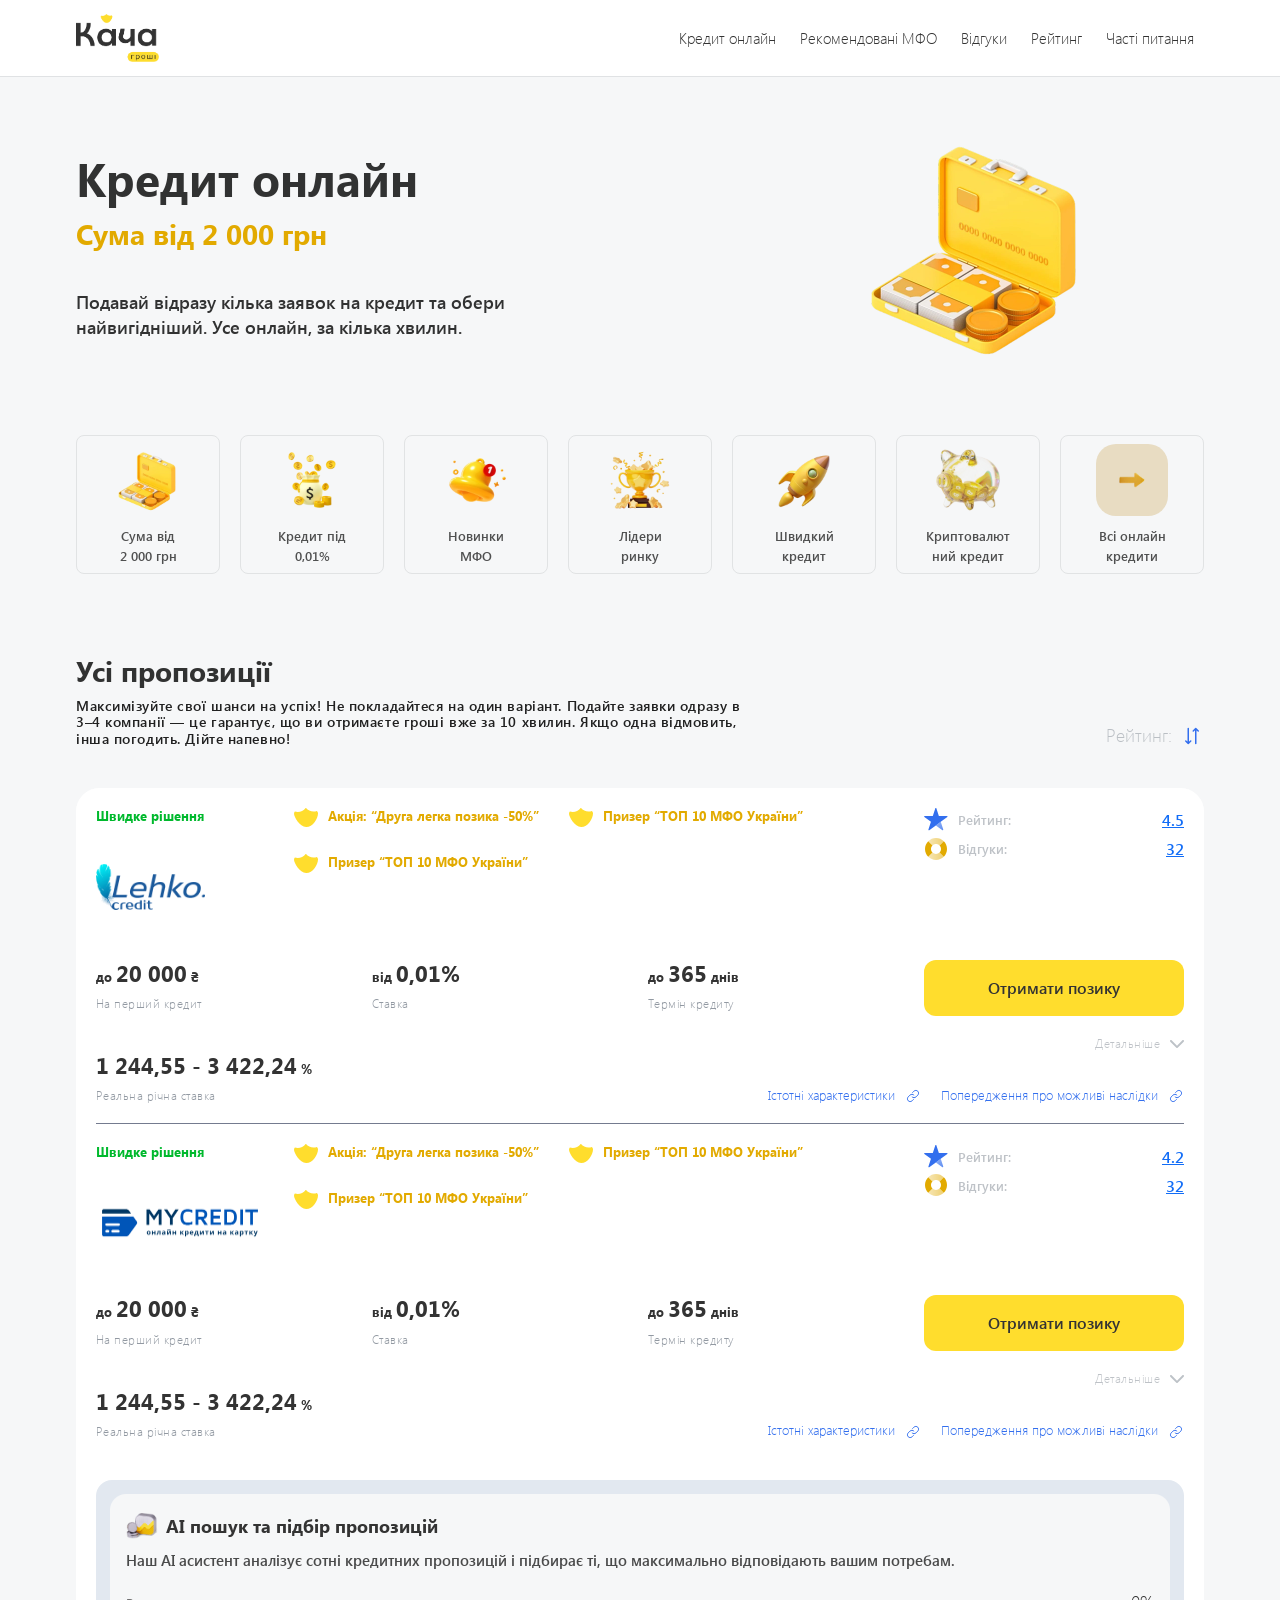
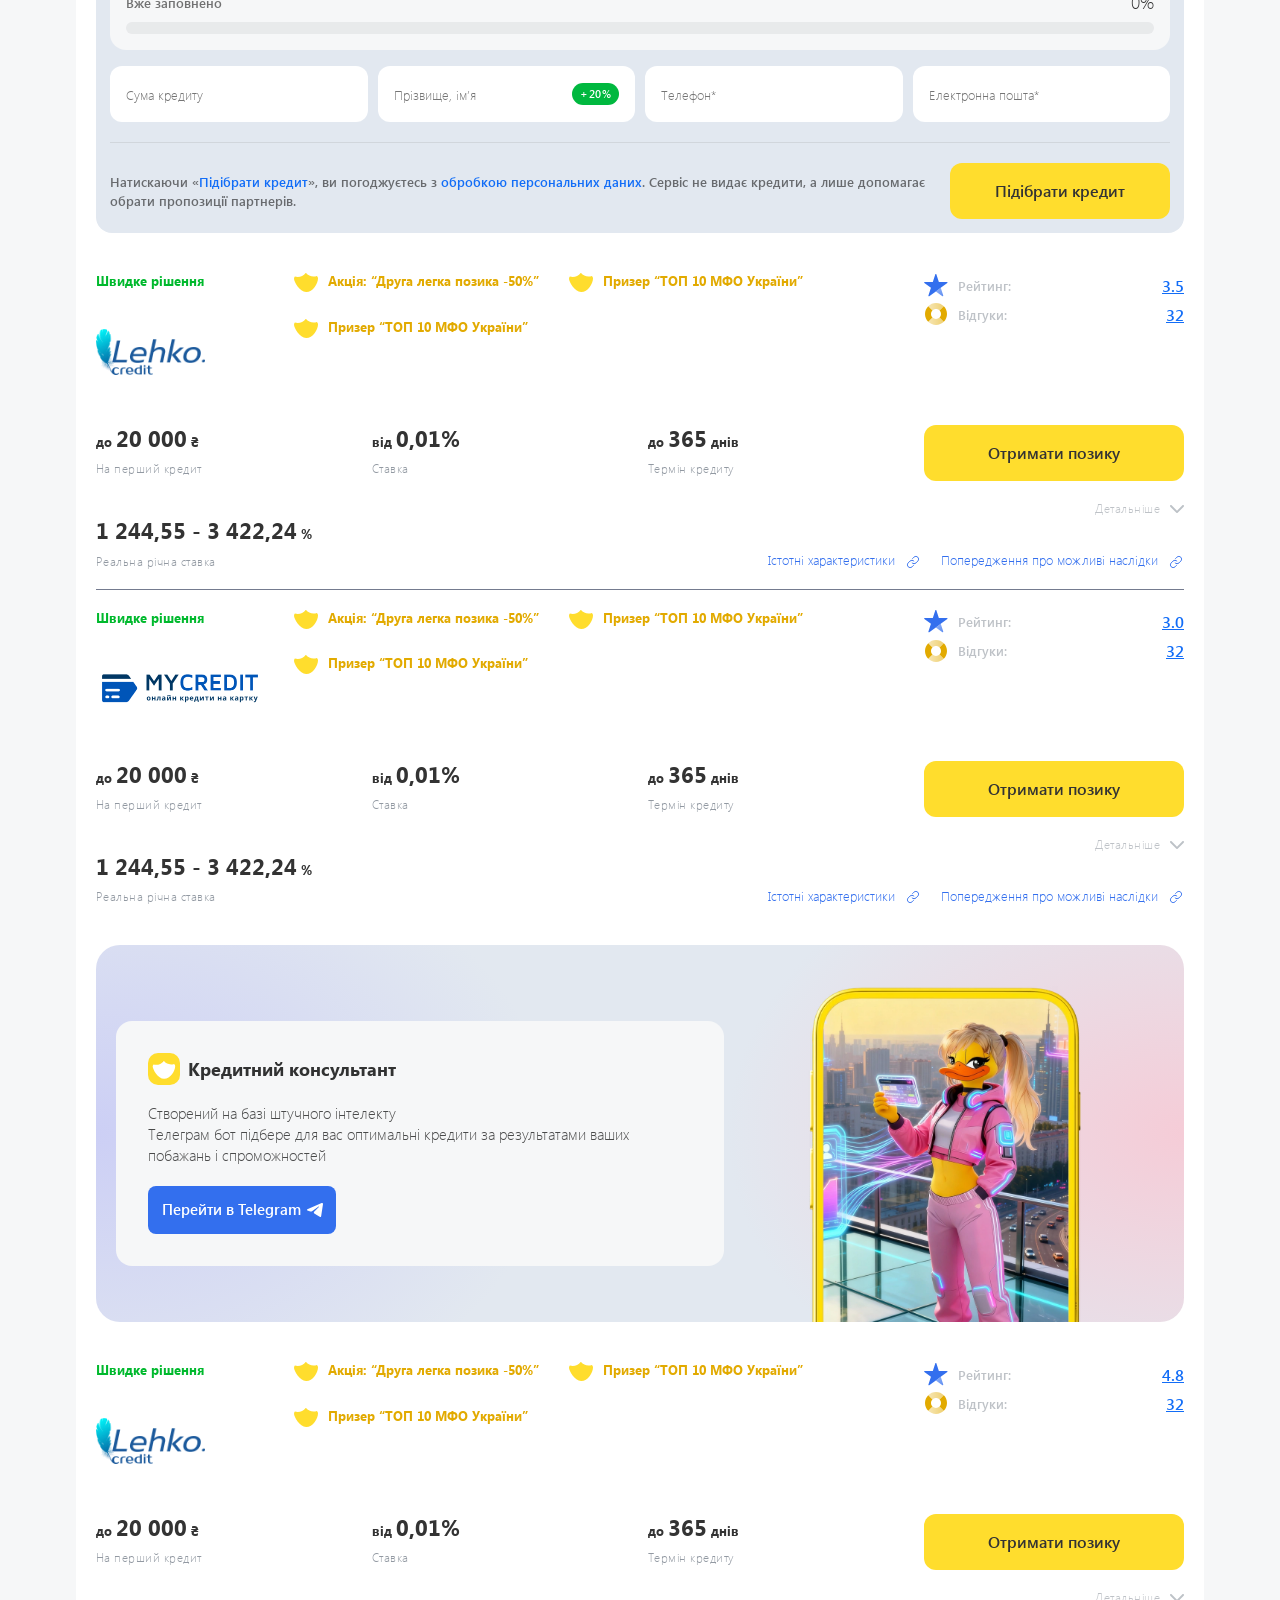
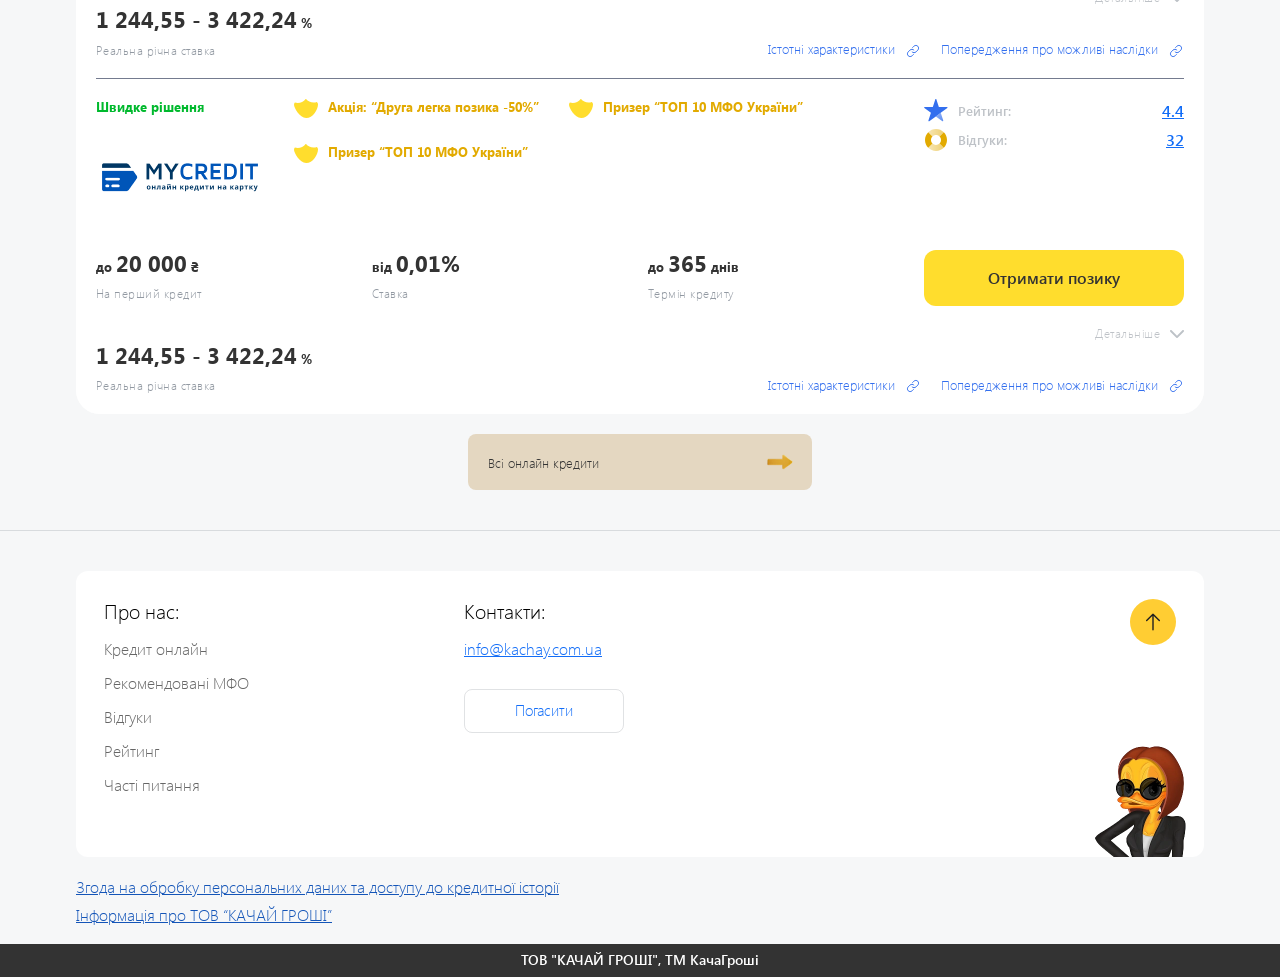
==== commit 73d1e3ba: "Up" ====
--- a/index_2.html
+++ b/index_2.html
@@ -92,7 +92,7 @@
 
 
         <div class="hero__categories">
-          <a class="hero-category is-active" href="#">
+          <a class="hero-category" href="#">
             <img src="./img/category-1.webp" width="72" height="72" alt="">
             <span>Сума від<br> 2 000 грн</span>
           </a>
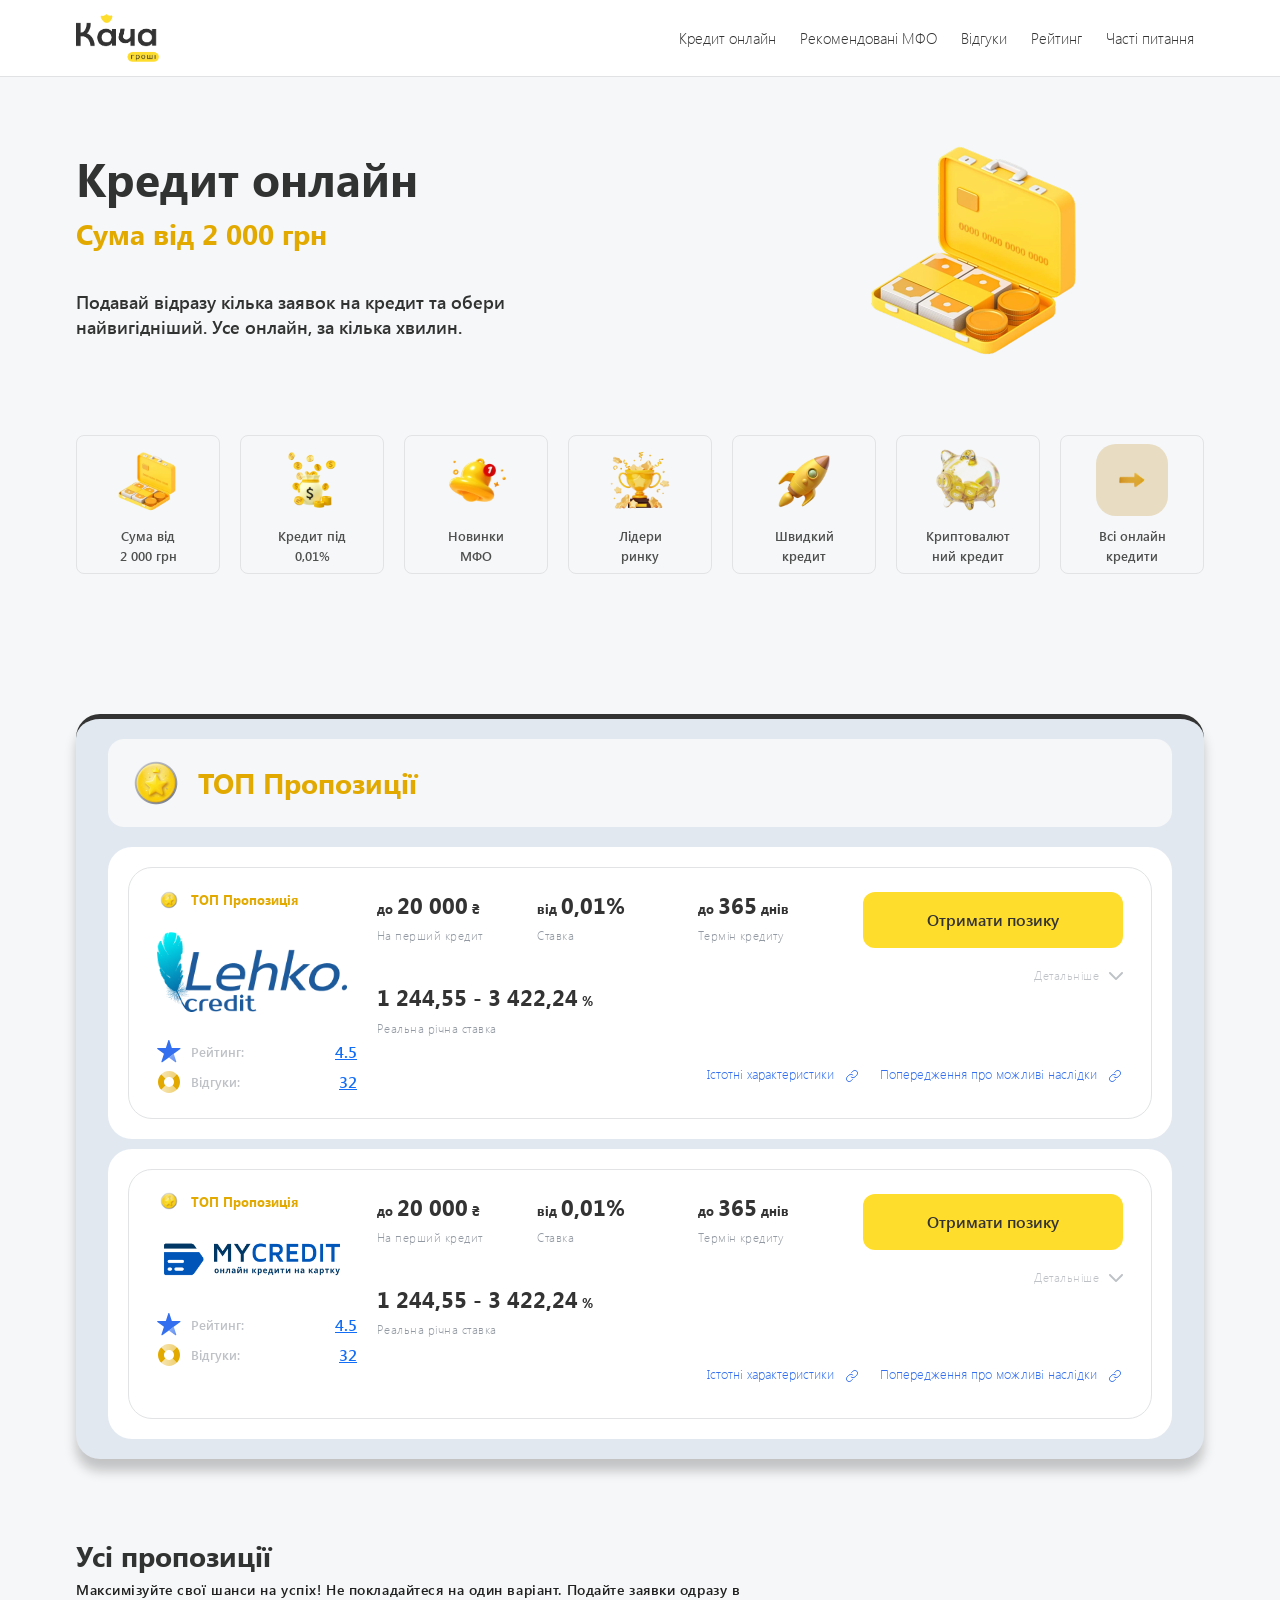
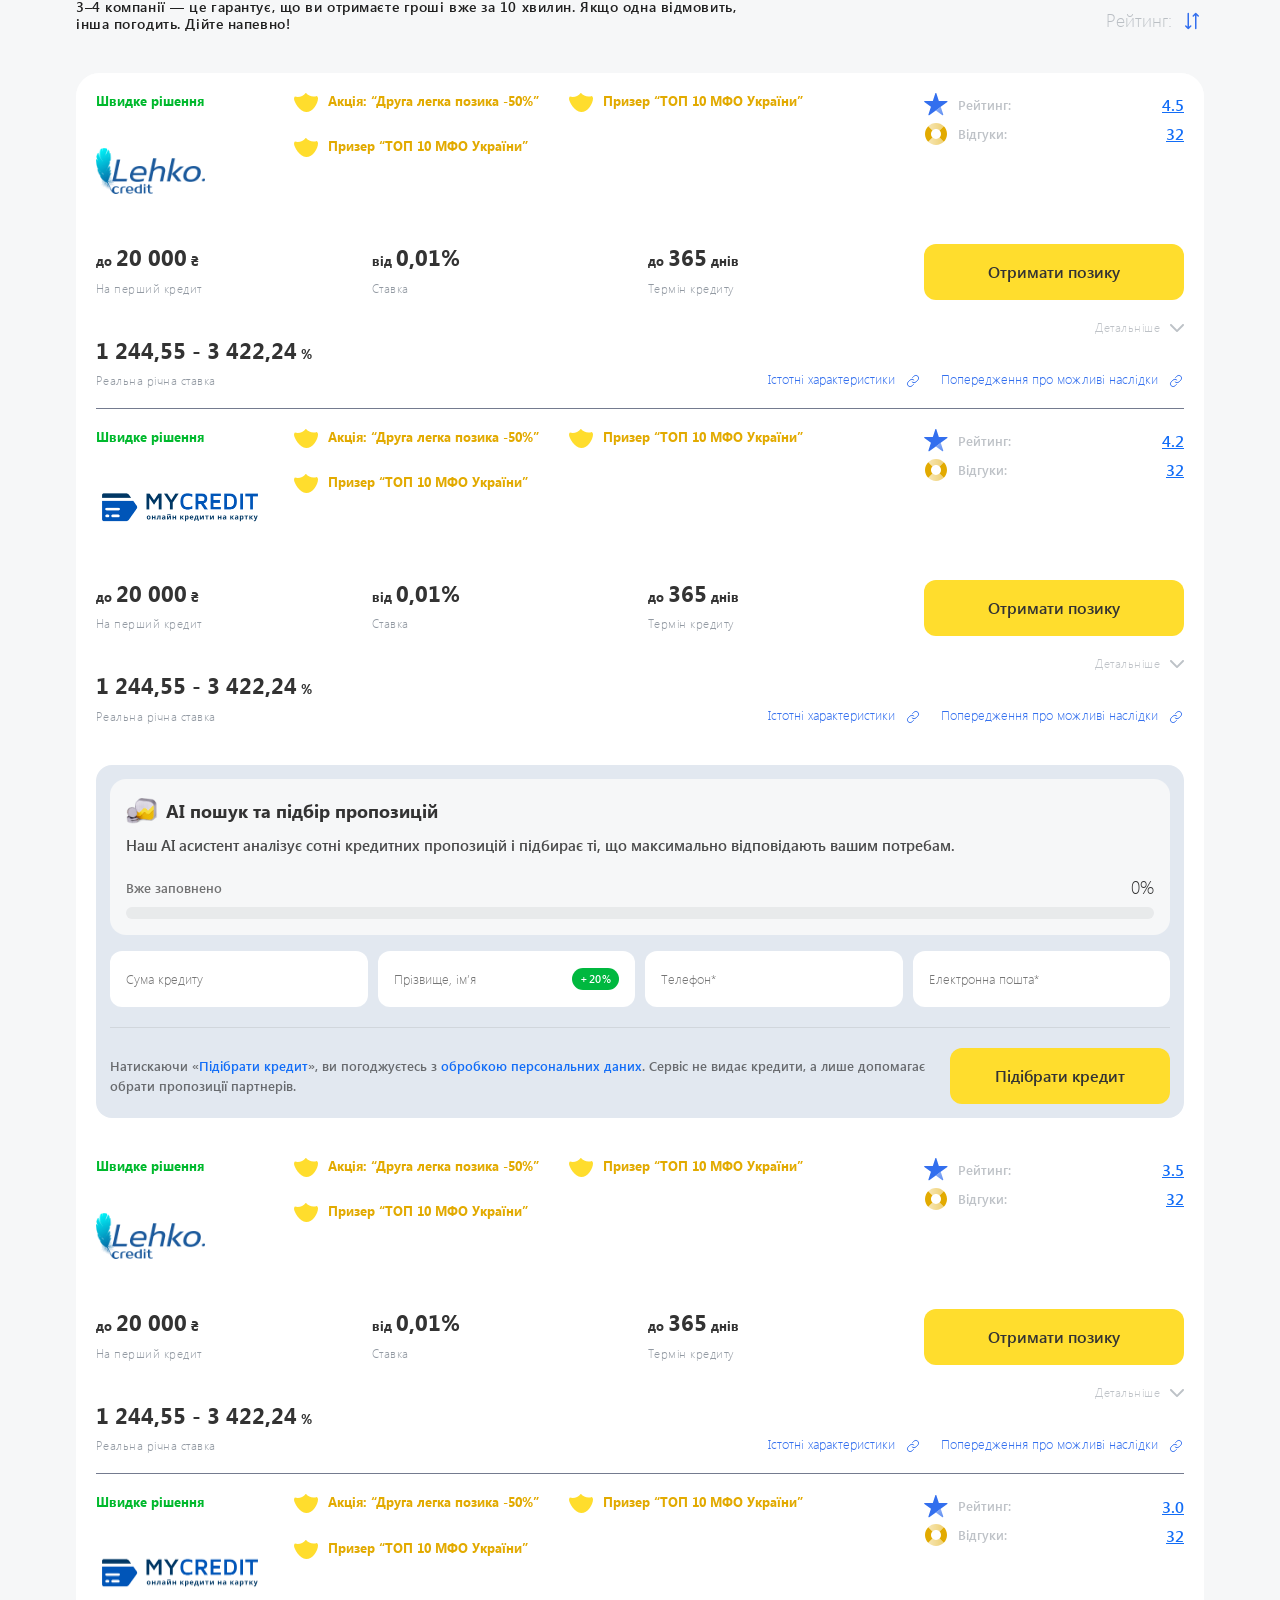
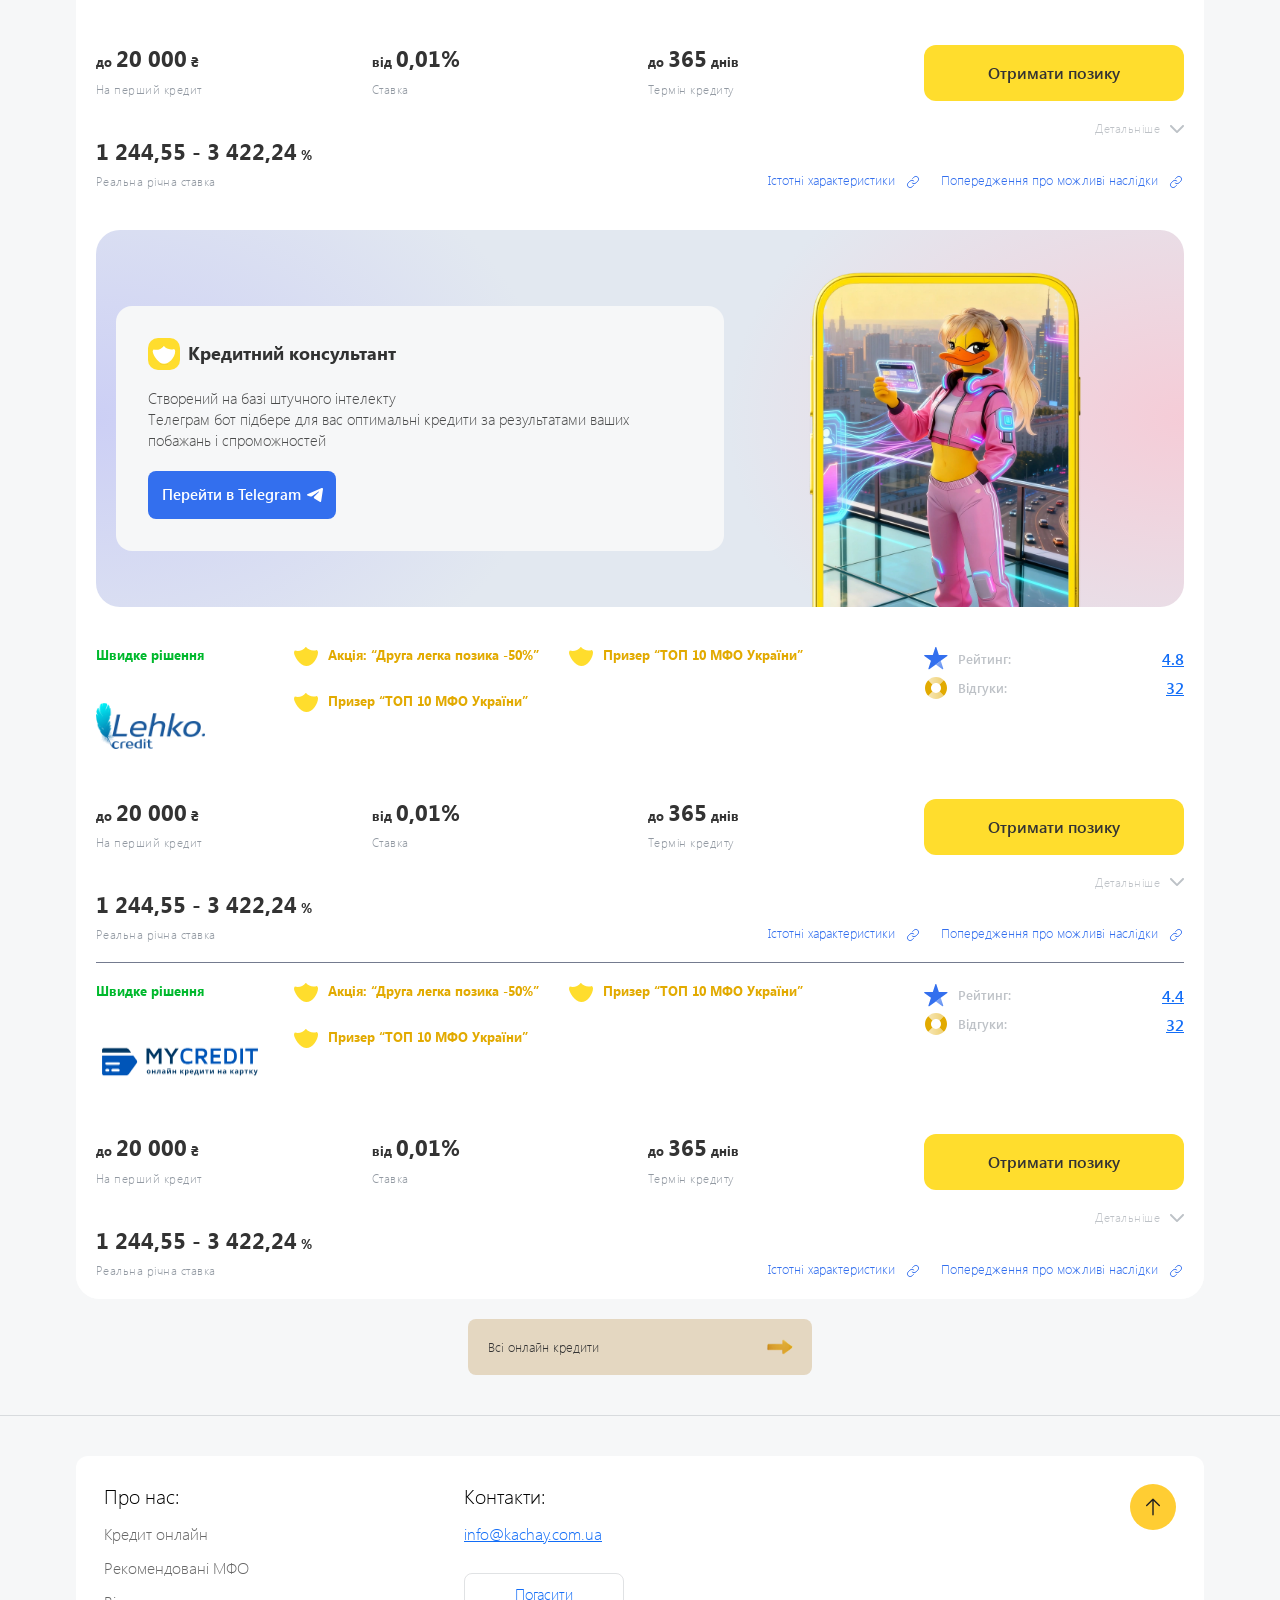
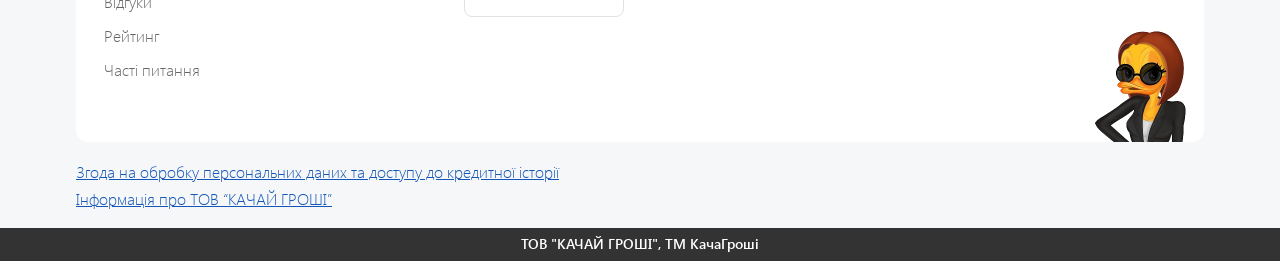
==== commit 29555cf5: "UP" ====
--- a/index_2.html
+++ b/index_2.html
@@ -18,7 +18,7 @@
 
   <!-- style -->
   <link rel="stylesheet" href="https://cdn.jsdelivr.net/npm/swiper@11/swiper-bundle.min.css" />
-  <link rel="stylesheet" href="./css/more/style.css">
+  <link rel="stylesheet" href="./css/main/style.css">
 
   <!-- title -->
   <title>Кредит онлайн</title>
@@ -68,30 +68,29 @@
     </div>
   </header>
 
-  <section class="hero">
+  <section class="hero-additional">
     <div class="container">
-      <div class="hero__inner">
-        <div class="hero__top">
-          <div class="hero__content">
-            <h1 class="hero__title">Кредит онлайн</h1>
-
-            <div class="hero__subtitle">
+      <div class="hero-additional__inner">
+        <div class="hero-additional__top">
+          <div class="hero-additional__content">
+            <h1 class="hero-additional__title">Кредит онлайн</h1>
+
+            <div class="hero-additional__subtitle">
               Сума від 2 000 грн
             </div>
 
-            <p class="hero__text">
+            <p class="hero-additional__text">
               Подавай відразу кілька заявок на кредит та обери найвигідніший.
               Усе онлайн, за кілька хвилин.
             </p>
           </div>
-          <picture class="hero__img">
+          <picture class="hero-additional__img">
             <source srcset="./img/banner_2_mob.webp" media="(max-width: 767px)">
             <img src="./img/banner_2.webp" width="455" height="258" alt="banner">
           </picture>
         </div>
 
-
-        <div class="hero__categories">
+        <div class="hero-article__categories">
           <a class="hero-category" href="#">
             <img src="./img/category-1.webp" width="72" height="72" alt="">
             <span>Сума від<br> 2 000 грн</span>
@@ -126,6 +125,273 @@
             <span>Всі онлайн<br> кредити</span>
             <i></i>
           </a>
+        </div>
+      </div>
+    </div>
+  </section>
+
+  <section class="top-offers">
+    <div class="container">
+      <div class="top-offers__inner">
+        <div class="top-offers__head">
+          <img class="top-offers__head-icon" src="./img/top-offers-icon.svg" width="64" height="64" alt="">
+          <h2 class="top-offers__title">ТОП Пропозиції</h2>
+        </div>
+
+        <div class="top-offers__list">
+          <article class="top-offer-card">
+            <div class="top-offer-card__inner">
+              <div class="top-offer-card__left">
+                <div class="top-offer-card__label">ТОП Пропозиція</div>
+
+                <img class="top-offer-card__logo" src="./img/offer-logo-1.png" alt="Treba Credit">
+
+                <div class="top-offer-card__rating">
+                  <div class="top-offer-card__rating-row top-offer-card__rating-row--star">
+                    <span>Рейтинг:</span>
+                    <a href="#">4.5</a>
+                  </div>
+
+                  <div class="top-offer-card__rating-row top-offer-card__rating-row--reviews">
+                    <span>Відгуки:</span>
+                    <a href="#">32</a>
+                  </div>
+                </div>
+              </div>
+
+              <div class="top-offer-card__center">
+                <div class="top-offer-card__params">
+                  <div class="top-offer-card__param">
+                    <div class="top-offer-card__param-top">до <span>20 000</span> ₴</div>
+                    <div class="top-offer-card__param-about">На перший кредит</div>
+                  </div>
+
+                  <div class="top-offer-card__param">
+                    <div class="top-offer-card__param-top">від <span>0,01%</span></div>
+                    <div class="top-offer-card__param-about">Ставка</div>
+                  </div>
+
+                  <div class="top-offer-card__param">
+                    <div class="top-offer-card__param-top">до <span>365</span> днів</div>
+                    <div class="top-offer-card__param-about">Термін кредиту</div>
+                  </div>
+
+                  <div class="top-offer-card__param top-offer-card__param--full">
+                    <div class="top-offer-card__param-top"><span>1 244,55 - 3 422,24</span> %</div>
+                    <div class="top-offer-card__param-about">Реальна річна ставка</div>
+                  </div>
+                </div>
+              </div>
+
+              <div class="top-offer-card__right">
+                <a class="top-offer-card__btn" href="#">Отримати позику</a>
+
+                <button class="top-offer-card__more" type="button">
+                  Детальніше
+                  <span></span>
+                </button>
+
+                <div class="top-offer-card__links">
+                  <a href="#">Істотні характеристики</a>
+                  <a href="#">Попередження про можливі наслідки</a>
+                </div>
+              </div>
+
+              <div class="top-offer-card__details">
+                <div class="top-offer-card__notice">
+                  <h3>Повторний кредит</h3>
+                  <strong>Знижка 50%</strong>
+                  <p>
+                    До <span>50 000₴</span>, ставка в день від <span>1%</span>,
+                    строк кредитування до <span>365 днів</span>
+                  </p>
+                </div>
+
+                <div class="top-offer-card__details-grid">
+                  <div>
+                    <h4>Необхідні документи</h4>
+                    <p>Паспорт громадянина України</p>
+                    <p>ІПН</p>
+                  </div>
+
+                  <div>
+                    <h4>Дострокове погашення</h4>
+                    <p>Доступно</p>
+                  </div>
+
+                  <div>
+                    <h4>Дострокове погашення</h4>
+                    <p>Доступно</p>
+                  </div>
+
+                  <div>
+                    <h4>Вікові обмеження</h4>
+                    <p>Паспорт гр18-65 років</p>
+                  </div>
+
+                  <div>
+                    <h4>Кредитна історія</h4>
+                    <p>Будь яка</p>
+                  </div>
+
+                  <div>
+                    <h4>Метод погашення</h4>
+                    <p>Банківські реквізити</p>
+                    <p>Онлайн в особистому кабінеті</p>
+                    <p>Термінали самообслуговування</p>
+                  </div>
+
+                  <div>
+                    <h4>Працевлаштування</h4>
+                    <p>Не обовʼязкове</p>
+                  </div>
+
+                  <div>
+                    <h4>Отримання коштів</h4>
+                    <p>Онлайн на картку</p>
+                  </div>
+
+                  <div>
+                    <a class="top-offer-card__details-link" href="#">Детальніше про МФО</a>
+                  </div>
+                </div>
+
+                <div class="top-offer-card__param top-offer-card__param--bottom">
+                  <div class="top-offer-card__param-top"><span>1 244,55 - 3 422,24</span> %</div>
+                  <div class="top-offer-card__param-about">Реальна річна ставка</div>
+                </div>
+              </div>
+
+            </div>
+          </article>
+
+          <article class="top-offer-card">
+            <div class="top-offer-card__inner">
+              <div class="top-offer-card__left">
+                <div class="top-offer-card__label">ТОП Пропозиція</div>
+
+                <img class="top-offer-card__logo" src="./img/offer-logo-2.png" alt="Miloan">
+
+                <div class="top-offer-card__rating">
+                  <div class="top-offer-card__rating-row top-offer-card__rating-row--star">
+                    <span>Рейтинг:</span>
+                    <a href="#">4.5</a>
+                  </div>
+
+                  <div class="top-offer-card__rating-row top-offer-card__rating-row--reviews">
+                    <span>Відгуки:</span>
+                    <a href="#">32</a>
+                  </div>
+                </div>
+              </div>
+
+              <div class="top-offer-card__center">
+                <div class="top-offer-card__params">
+                  <div class="top-offer-card__param">
+                    <div class="top-offer-card__param-top">до <span>20 000</span> ₴</div>
+                    <div class="top-offer-card__param-about">На перший кредит</div>
+                  </div>
+
+                  <div class="top-offer-card__param">
+                    <div class="top-offer-card__param-top">від <span>0,01%</span></div>
+                    <div class="top-offer-card__param-about">Ставка</div>
+                  </div>
+
+                  <div class="top-offer-card__param">
+                    <div class="top-offer-card__param-top">до <span>365</span> днів</div>
+                    <div class="top-offer-card__param-about">Термін кредиту</div>
+                  </div>
+
+                  <div class="top-offer-card__param top-offer-card__param--full">
+                    <div class="top-offer-card__param-top"><span>1 244,55 - 3 422,24</span> %</div>
+                    <div class="top-offer-card__param-about">Реальна річна ставка</div>
+                  </div>
+                </div>
+              </div>
+
+              <div class="top-offer-card__right">
+                <a class="top-offer-card__btn" href="#">Отримати позику</a>
+
+                <button class="top-offer-card__more" type="button">
+                  Детальніше
+                  <span></span>
+                </button>
+
+                <div class="top-offer-card__links">
+                  <a href="#">Істотні характеристики</a>
+                  <a href="#">Попередження про можливі наслідки</a>
+                </div>
+              </div>
+
+              <div class="top-offer-card__details">
+                <div class="top-offer-card__notice">
+                  <h3>Повторний кредит</h3>
+                  <strong>Знижка 50%</strong>
+                  <p>
+                    До <span>50 000₴</span>, ставка в день від <span>1%</span>,
+                    строк кредитування до <span>365 днів</span>
+                  </p>
+                </div>
+
+                <div class="top-offer-card__details-grid">
+                  <div>
+                    <h4>Необхідні документи</h4>
+                    <p>Паспорт громадянина України</p>
+                    <p>ІПН</p>
+                  </div>
+
+                  <div>
+                    <h4>Дострокове погашення</h4>
+                    <p>Доступно</p>
+                  </div>
+
+                  <div>
+                    <h4>Дострокове погашення</h4>
+                    <p>Доступно</p>
+                  </div>
+
+                  <div>
+                    <h4>Вікові обмеження</h4>
+                    <p>Паспорт гр18-65 років</p>
+                  </div>
+
+                  <div>
+                    <h4>Кредитна історія</h4>
+                    <p>Будь яка</p>
+                  </div>
+
+                  <div>
+                    <h4>Метод погашення</h4>
+                    <p>Банківські реквізити</p>
+                    <p>Онлайн в особистому кабінеті</p>
+                    <p>Термінали самообслуговування</p>
+                  </div>
+
+                  <div>
+                    <h4>Працевлаштування</h4>
+                    <p>Не обовʼязкове</p>
+                  </div>
+
+                  <div>
+                    <h4>Отримання коштів</h4>
+                    <p>Онлайн на картку</p>
+                  </div>
+
+                  <div>
+                    <a class="top-offer-card__details-link" href="#">Детальніше про МФО</a>
+                  </div>
+                </div>
+
+                <div class="top-offer-card__param top-offer-card__param--bottom">
+                  <div class="top-offer-card__param-top">
+                    <span>1 244,55 - 3 422,24</span> %
+                  </div>
+                  <div class="top-offer-card__param-about">Реальна річна ставка</div>
+                </div>
+              </div>
+
+            </div>
+          </article>
         </div>
       </div>
     </div>
--- a/css/main/style.css
+++ b/css/main/style.css
@@ -0,0 +1,3306 @@
+@charset "UTF-8";
+@import url("https://fonts.googleapis.com/css2?family=Manrope:wght@200..800&family=Zalando+Sans+Expanded:ital,wght@0,200..900;1,200..900&display=swap");
+@font-face {
+  font-family: "Segoe UI";
+  src: local("Segoe UI Light"), local("Segoe-UI-Light"), url("../../fonts/SegoeUI-Light.woff2") format("woff2"), url("../../fonts/SegoeUI-Light.woff") format("woff"), url("../../fonts/SegoeUI-Light.ttf") format("truetype");
+  font-weight: 400;
+  font-style: normal;
+}
+@font-face {
+  font-family: "Segoe UI";
+  src: local("Segoe UI SemiBold"), local("Segoe-UI-SemiBold"), url("../../fonts/SegoeUI-SemiBold.woff2") format("woff2"), url("../../fonts/SegoeUI-SemiBold.woff") format("woff"), url("../../fonts/SegoeUI-SemiBold.ttf") format("truetype");
+  font-weight: 600;
+  font-style: normal;
+}
+@font-face {
+  font-family: "Segoe UI";
+  src: local("Segoe UI Bold"), local("Segoe-UI-Bold"), url("../../fonts/SegoeUI-Bold.woff2") format("woff2"), url("../../fonts/SegoeUI-Bold.woff") format("woff"), url("../../fonts/SegoeUI-Bold.ttf") format("truetype");
+  font-weight: 700;
+  font-style: normal;
+}
+*,
+*::before,
+*::after {
+  padding: 0;
+  margin: 0;
+  border: 0;
+  box-sizing: border-box;
+}
+
+:focus,
+:active {
+  outline: none;
+}
+
+a:focus,
+a:active {
+  outline: none;
+}
+
+a,
+a:visited {
+  text-decoration: none;
+}
+
+a:hover {
+  text-decoration: none;
+}
+
+ul,
+ol,
+li {
+  padding: 0;
+  margin: 0;
+  list-style-type: none;
+}
+
+h1,
+h2,
+h3,
+h4,
+h5,
+p {
+  font-size: inherit;
+  font-weight: inherit;
+  padding: 0;
+  margin: 0;
+}
+
+nav,
+header,
+main,
+section,
+aside,
+footer {
+  display: block;
+  width: 100%;
+}
+
+[hidden] {
+  display: none;
+}
+
+img {
+  display: block;
+  max-width: 100%;
+  height: auto;
+}
+
+input,
+button,
+textarea {
+  font-family: inherit;
+}
+
+input::-ms-clear {
+  display: none;
+}
+
+button {
+  cursor: pointer;
+}
+
+button::-moz-focus-inner {
+  padding: 0;
+  border: 0;
+}
+
+button:focus-visible {
+  border: none;
+  outline: none;
+}
+
+a:hover,
+a:not(:hover),
+button:hover,
+button:not(:hover) {
+  transition: all ease-out 0.4s;
+}
+
+input[type=text],
+input[type=submit],
+textarea {
+  -webkit-appearance: none;
+}
+
+a,
+label,
+button,
+div {
+  -webkit-appearance: none;
+  -webkit-tap-highlight-color: transparent;
+}
+
+input {
+  background: none;
+  box-shadow: none;
+  outline: none;
+}
+
+html,
+body {
+  font-family: "Segoe UI", sans-serif;
+  font-size: 20px;
+  font-weight: 300;
+  text-align: left;
+  line-height: 120%;
+  width: 100%;
+  min-height: 100%;
+  min-width: 360px;
+  margin: 0 auto;
+  color: rgba(0, 0, 0, 0.8);
+  background: #F6F7F8;
+  position: relative;
+  outline: none;
+  -webkit-text-size-adjust: none;
+}
+
+.container {
+  max-width: 1178px;
+  padding: 0 25px;
+  margin: 0 auto;
+}
+@media screen and (max-width: 1199.98px) {
+  .container {
+    max-width: 100%;
+  }
+}
+@media screen and (max-width: 575.98px) {
+  .container {
+    padding: 0 15px;
+  }
+}
+
+.disabled {
+  pointer-events: none;
+}
+
+.header {
+  position: sticky;
+  top: 0;
+  z-index: 1000;
+  background: #FFFFFF;
+  border-bottom: 1px solid rgba(0, 16, 36, 0.1215686275);
+}
+.header.is-menu-open {
+  border-bottom-color: rgba(0, 16, 36, 0.12);
+}
+.header.is-menu-open .header__burger span {
+  opacity: 0;
+}
+.header.is-menu-open .header__burger::before {
+  transform: translateY(6px) translateX(-50%) rotate(45deg);
+}
+.header.is-menu-open .header__burger::after {
+  transform: translateY(-6px) translateX(-50%) rotate(-45deg);
+}
+.header__inner {
+  height: 76px;
+  display: flex;
+  align-items: center;
+  justify-content: space-between;
+  gap: 24px;
+}
+.header__logo {
+  display: block;
+  flex-shrink: 0;
+  position: relative;
+  z-index: 1002;
+}
+.header__logo img {
+  display: block;
+  width: 83px;
+  height: auto;
+}
+.header__nav {
+  display: flex;
+  align-items: center;
+  justify-content: flex-end;
+  flex-wrap: wrap;
+  gap: 4px;
+}
+.header__nav a {
+  font-size: 15px;
+  line-height: 160%;
+  color: #333333;
+  text-decoration: none;
+  padding: 4px 10px;
+}
+.header__nav a:hover {
+  color: rgba(0, 0, 0, 0.8);
+  border-bottom: 1px solid #E2AA00;
+}
+.header__nav a:hover, .header__nav a:not(:hover) {
+  transition: all;
+}
+.header__burger {
+  display: none;
+  position: relative;
+  z-index: 1002;
+  width: 36px;
+  height: 36px;
+  padding: 0;
+  border: 0;
+  border-radius: 50%;
+  background: #F6F7F8;
+  cursor: pointer;
+}
+.header__burger span, .header__burger::before, .header__burger::after {
+  content: "";
+  position: absolute;
+  left: 50%;
+  width: 21px;
+  height: 2px;
+  border-radius: 3px;
+  background: rgba(0, 0, 0, 0.8);
+  transform: translateX(-50%);
+  transition: 0.3s ease;
+}
+.header__burger span {
+  top: 17px;
+}
+.header__burger::before {
+  top: 11px;
+}
+.header__burger::after {
+  top: 23px;
+}
+
+.mobile-menu {
+  display: none;
+}
+
+@media screen and (max-width: 991.98px) {
+  .header__nav {
+    display: none;
+  }
+  .header__burger {
+    display: block;
+  }
+  .mobile-menu {
+    position: absolute;
+    top: 68px;
+    left: 0;
+    right: 0;
+    z-index: 1001;
+    display: block;
+    padding: 40px 25px 15px;
+    background: #FFFFFF;
+    border-radius: 0 0 12px 12px;
+    box-shadow: 0 4px 4px -4px rgba(12, 12, 13, 0.05), 0 16px 32px -4px rgba(12, 12, 13, 0.1);
+    opacity: 0;
+    visibility: hidden;
+    transform: translateY(-12px);
+    pointer-events: none;
+    transition: 0.3s ease;
+  }
+  .mobile-menu.is-active {
+    opacity: 1;
+    visibility: visible;
+    transform: translateY(0);
+    pointer-events: auto;
+  }
+  .mobile-menu__nav {
+    display: grid;
+    gap: 20px;
+    margin-bottom: 36px;
+  }
+  .mobile-menu__nav a {
+    font-size: 16px;
+    line-height: 120%;
+    color: #333333;
+    text-decoration: none;
+  }
+  .mobile-menu__all {
+    width: 100%;
+    border-radius: 12px;
+    padding: 15px 15px 15px 20px;
+    min-height: 38px;
+    margin: 40px auto 0;
+    display: flex;
+    align-items: center;
+    justify-content: space-between;
+    gap: 10px;
+    outline: none;
+    background: #e4d7c1;
+    border: 1px solid transparent;
+    font-size: 15px;
+    font-weight: 400;
+    line-height: 133%;
+    text-align: center;
+    color: #333333;
+    text-decoration: none;
+  }
+  .mobile-menu__all span {
+    width: 32px;
+    height: 24px;
+    background: url("../../img/arrow-right.webp") center top/contain no-repeat;
+  }
+  .mobile-menu__all:hover, .mobile-menu__all:focus {
+    background: #FFFFFF;
+    filter: brightness(0.9);
+  }
+  body.menu-open {
+    overflow: hidden;
+  }
+  body.menu-open::before {
+    content: "";
+    position: fixed;
+    inset: 0;
+    z-index: 999;
+    background: rgba(0, 0, 0, 0.45);
+    backdrop-filter: blur(2px);
+    pointer-events: auto;
+  }
+}
+@media screen and (max-width: 575.98px) {
+  .mobile-menu {
+    padding: 40px 15px 15px;
+  }
+}
+.hero {
+  padding: 60px 0 20px;
+  background: radial-gradient(circle at 15% 10%, rgba(204, 207, 245, 0.7), transparent 35%), radial-gradient(circle at 85% 10%, rgba(245, 204, 215, 0.7), transparent 35%), #EAECEE;
+}
+.hero__inner {
+  display: flex;
+  flex-direction: column;
+  align-items: center;
+}
+.hero__content {
+  max-width: 940px;
+  margin-bottom: 40px;
+  text-align: center;
+  order: 1;
+}
+.hero__title {
+  font-size: 46px;
+  font-weight: 700;
+  line-height: 120%;
+  color: rgba(0, 0, 0, 0.8);
+  margin-bottom: 20px;
+}
+.hero__text {
+  font-size: 18px;
+  line-height: 120%;
+  color: rgba(0, 0, 0, 0.8);
+  margin: 0 0 40px;
+}
+.hero__btn {
+  width: -moz-fit-content;
+  width: fit-content;
+  border-radius: 12px;
+  padding: 10px;
+  min-width: 220px;
+  min-height: 56px;
+  margin: 0 auto;
+  display: flex;
+  align-items: center;
+  justify-content: center;
+  border: none;
+  outline: none;
+  background: #FFDD2D;
+  text-decoration: none;
+  font-size: 16px;
+  font-weight: 600;
+  line-height: 125%;
+  text-align: center;
+  color: #333333;
+}
+.hero__btn:hover, .hero__btn:focus {
+  background: #FFCD33;
+  color: #333333;
+  box-shadow: 0 4px 4px -4px rgba(12, 12, 13, 0.05), 0 16px 32px -4px rgba(12, 12, 13, 0.1);
+}
+.hero__btn.disabled, .hero__btn[disabled] {
+  background: #9299A2;
+  color: #F6F7F8;
+  pointer-events: none;
+}
+.hero__picture {
+  width: 100%;
+  display: block;
+  order: 2;
+  margin-bottom: 40px;
+}
+.hero__picture img {
+  display: block;
+  width: 100%;
+  height: auto;
+  border-radius: 16px;
+}
+.hero__categories {
+  order: 3;
+  width: 100%;
+  padding: 0 70px;
+  display: grid;
+  grid-template-columns: repeat(auto-fit, minmax(120px, 1fr));
+  gap: 20px;
+}
+
+.hero-category {
+  width: auto;
+  min-height: 138px;
+  padding: 8px;
+  border: 1px solid #E1E3E4;
+  border-radius: 8px;
+  display: flex;
+  flex-direction: column;
+  align-items: center;
+  justify-content: center;
+  gap: 10px;
+  text-align: center;
+  text-decoration: none;
+  transition: border-color 0.3s ease, background 0.3s ease;
+}
+.hero-category:hover {
+  border-color: #FFDD2D;
+  background: #FFFFFF;
+}
+.hero-category img {
+  width: 72px;
+  height: 72px;
+  -o-object-fit: contain;
+     object-fit: contain;
+}
+.hero-category span {
+  font-size: 13px;
+  font-weight: 600;
+  line-height: 150%;
+  color: #000000;
+  opacity: 0.68;
+}
+.hero-category--all {
+  flex-direction: column-reverse;
+}
+.hero-category--all i {
+  border-radius: 20px;
+  width: 72px;
+  height: 72px;
+  background: url("../../img/arrow-right.webp") center/32px 24px no-repeat #e8dcc2;
+}
+
+@media screen and (max-width: 991.98px) {
+  .hero__categories {
+    padding: 0;
+  }
+}
+@media screen and (max-width: 767.98px) {
+  .hero {
+    padding: 15px 0 20px;
+  }
+  .hero__picture {
+    order: 1;
+    margin-bottom: 20px;
+  }
+  .hero__content {
+    order: 2;
+  }
+  .hero__title {
+    margin-bottom: 10px;
+    font-size: 9.07vw;
+  }
+  .hero__title br {
+    display: none;
+  }
+  .hero__text {
+    margin-bottom: 20px;
+    font-size: 4.8vw;
+    line-height: 145%;
+  }
+  .hero__categories {
+    width: 100%;
+    order: 3;
+    grid-template-columns: repeat(3, 1fr);
+    gap: 8px;
+  }
+  .hero-category {
+    width: auto;
+    min-height: 120px;
+    padding: 0 6px 8px 6px;
+  }
+  .hero-category--all {
+    grid-column: 1/-1;
+    min-height: 56px;
+    padding: 12px 16px;
+    flex-direction: row;
+    justify-content: space-between;
+    margin-top: 10px;
+    border: 0;
+    background: #e4d7c1;
+  }
+  .hero-category--all span {
+    font-size: 13px;
+    flex-shrink: 0;
+  }
+  .hero-category--all span br {
+    display: none;
+  }
+  .hero-category--all i {
+    width: 32px;
+    height: 24px;
+    border-radius: 0;
+    background: url("../../img/arrow-right.webp") center/32px 24px no-repeat;
+  }
+  .hero-category--all:hover, .hero-category--all:focus {
+    background: #e4d7c1;
+    border-color: initial;
+    filter: brightness(0.9);
+  }
+}
+.hero-article {
+  padding: 40px 0 40px;
+}
+.hero-article__inner {
+  display: flex;
+  flex-direction: column;
+  align-items: center;
+  gap: 60px;
+}
+.hero-article__top {
+  display: block;
+  max-width: 920px;
+  text-align: center;
+}
+.hero-article__content {
+  max-width: 520px;
+}
+.hero-article__title {
+  margin-bottom: 10px;
+  font-size: 46px;
+  font-weight: 700;
+  line-height: 120%;
+  text-transform: uppercase;
+  color: rgba(0, 0, 0, 0.8);
+}
+.hero-article__subtitle {
+  font-size: 28px;
+  font-weight: 700;
+  line-height: 120%;
+  color: #E2AA00;
+}
+.hero-article__categories {
+  display: grid;
+  grid-template-columns: repeat(auto-fit, minmax(120px, 1fr));
+  gap: 20px;
+  width: 100%;
+}
+
+@media screen and (max-width: 991.98px) {
+  .hero-article__title br, .hero-article__subtitle br {
+    display: none;
+  }
+}
+@media screen and (max-width: 767.98px) {
+  .hero-article {
+    padding: 15px 0 20px;
+    background: radial-gradient(circle at 0% 0%, rgba(204, 207, 245, 0.7), transparent 45%), radial-gradient(circle at 100% 0%, rgba(245, 204, 215, 0.7), transparent 45%), #EAECEE;
+  }
+  .hero-article__inner {
+    gap: 20px;
+  }
+  .hero-article__content {
+    display: contents;
+    max-width: none;
+  }
+  .hero-article__title {
+    font-size: 6.4vw;
+  }
+  .hero-article__subtitle {
+    font-size: 4.3vw;
+  }
+  .hero-article__categories {
+    grid-template-columns: repeat(3, 1fr);
+    gap: 10px;
+  }
+}
+.hero-additional {
+  padding: 40px 0 40px;
+}
+.hero-additional__inner {
+  display: flex;
+  flex-direction: column;
+  gap: 60px;
+}
+.hero-additional__top {
+  display: grid;
+  grid-template-columns: 1fr 455px;
+  align-items: center;
+  gap: 40px;
+}
+.hero-additional__content {
+  max-width: 520px;
+}
+.hero-additional__title {
+  margin-bottom: 10px;
+  font-size: 46px;
+  font-weight: 700;
+  line-height: 120%;
+  color: rgba(0, 0, 0, 0.8);
+}
+.hero-additional__subtitle {
+  margin-bottom: 40px;
+  font-size: 28px;
+  font-weight: 700;
+  line-height: 120%;
+  color: #E2AA00;
+}
+.hero-additional__text {
+  max-width: 450px;
+  margin: 0;
+  font-size: 18px;
+  line-height: 140%;
+  font-weight: 600;
+  color: rgba(0, 0, 0, 0.8);
+}
+.hero-additional__img {
+  display: block;
+  width: 100%;
+  height: auto;
+  justify-self: center;
+}
+.hero-additional__categories {
+  display: grid;
+  grid-template-columns: repeat(auto-fit, minmax(120px, 1fr));
+  gap: 20px;
+}
+
+@media screen and (max-width: 991.98px) {
+  .hero-additional__top {
+    grid-template-columns: 1fr 320px;
+    gap: 30px;
+  }
+  .hero-additional__title br {
+    display: none;
+  }
+}
+@media screen and (max-width: 767.98px) {
+  .hero-additional {
+    padding: 15px 0 20px;
+    background: radial-gradient(circle at 0% 0%, rgba(204, 207, 245, 0.7), transparent 45%), radial-gradient(circle at 100% 0%, rgba(245, 204, 215, 0.7), transparent 45%), #EAECEE;
+  }
+  .hero-additional__inner {
+    gap: 20px;
+  }
+  .hero-additional__top {
+    display: grid;
+    grid-template-columns: 76px 1fr;
+    -moz-column-gap: 10px;
+         column-gap: 10px;
+    row-gap: 5px;
+    align-items: center;
+  }
+  .hero-additional__content {
+    display: contents;
+    max-width: none;
+  }
+  .hero-additional__img {
+    grid-column: 1;
+    grid-row: 1/3;
+    width: 76px;
+    justify-self: start;
+  }
+  .hero-additional__title {
+    grid-column: 2;
+    grid-row: 1;
+    margin: 0;
+    font-size: 32px;
+  }
+  .hero-additional__subtitle {
+    grid-column: 2;
+    grid-row: 2;
+    margin: 0;
+    font-size: 20px;
+  }
+  .hero-additional__text {
+    grid-column: 1/-1;
+    margin: 0;
+    max-width: none;
+    font-size: 15px;
+  }
+  .hero-additional__categories {
+    grid-template-columns: repeat(3, 1fr);
+    gap: 10px;
+  }
+}
+.loan-selection {
+  padding: 20px 0 40px;
+  background: #EAECEE;
+}
+.loan-selection__title {
+  text-align: center;
+  font-size: 38px;
+  font-weight: 700;
+  line-height: 126%;
+  color: rgba(0, 0, 0, 0.8);
+  margin-bottom: 40px;
+}
+.loan-selection__tabs {
+  width: -moz-fit-content;
+  width: fit-content;
+  margin: 0 auto 20px;
+  padding: 4px;
+  border-radius: 8px;
+  background: rgba(36, 74, 127, 0.0588235294);
+  display: flex;
+  align-items: center;
+}
+.loan-selection__tabs--mob {
+  display: none;
+}
+.loan-selection__tab {
+  min-height: 40px;
+  padding: 8px 14px;
+  border: 0;
+  border-radius: 6px;
+  background: transparent;
+  font-size: 15px;
+  line-height: 150%;
+  color: rgba(0, 0, 0, 0.8);
+  cursor: pointer;
+}
+.loan-selection__tab.is-active {
+  background: #FFFFFF;
+  box-shadow: 0 5px 20px 0 rgba(0, 0, 0, 0.1);
+}
+.loan-selection__card {
+  display: grid;
+  grid-template-columns: 384px 1fr;
+  border-radius: 24px;
+  overflow: hidden;
+  background: #FFFFFF;
+  box-shadow: 0 12px 12px 0 rgba(0, 0, 0, 0.21);
+  border-top: 5px solid #333333;
+}
+.loan-selection__aside {
+  padding: 40px 22px 32px;
+  background: #E2E8F0;
+  position: relative;
+  display: flex;
+  flex-direction: column;
+}
+.loan-selection__aside::after {
+  content: "";
+  position: absolute;
+  left: 0;
+  right: 0;
+  bottom: 0;
+  height: 167px;
+  background: url("../../img/dots.svg");
+}
+.loan-selection__img {
+  position: relative;
+  z-index: 1;
+  display: block;
+  width: 100%;
+  height: auto;
+  -o-object-fit: contain;
+     object-fit: contain;
+  margin-bottom: 20px;
+}
+.loan-selection__info {
+  position: relative;
+  z-index: 1;
+  padding: 16px;
+  border-radius: 16px;
+  background: #F6F7F8;
+}
+.loan-selection__info h3 {
+  font-size: 14px;
+  font-weight: 700;
+  line-height: 130%;
+  color: rgba(0, 0, 0, 0.8);
+  margin-bottom: 8px;
+}
+.loan-selection__info p {
+  font-size: 13px;
+  font-weight: 600;
+  line-height: 150%;
+  color: rgba(0, 0, 0, 0.7019607843);
+  margin: 0;
+}
+.loan-selection__content {
+  padding: 50px 96px 40px;
+  background: #FFFFFF;
+}
+.loan-selection__form-title {
+  font-size: 15px;
+  font-weight: 600;
+  line-height: 150%;
+  margin-bottom: 30px;
+  color: rgba(0, 0, 0, 0.8);
+}
+.loan-selection__progress {
+  margin-bottom: 18px;
+}
+.loan-selection__progress-head {
+  margin-bottom: 8px;
+  display: flex;
+  align-items: center;
+  justify-content: space-between;
+}
+.loan-selection__progress-head span,
+.loan-selection__progress-head strong {
+  font-size: 13px;
+  font-weight: 600;
+  line-height: 150%;
+  color: rgba(0, 0, 0, 0.5411764706);
+}
+.loan-selection__progress-head strong {
+  font-size: 18px;
+  line-height: 129%;
+  font-weight: 400;
+  color: rgba(0, 0, 0, 0.8);
+}
+.loan-selection__progress-line {
+  height: 12px;
+  border-radius: 999px;
+  overflow: hidden;
+  background: rgba(0, 16, 36, 0.0588235294);
+}
+.loan-selection__progress-line span {
+  display: block;
+  width: 0;
+  height: 100%;
+  border-radius: inherit;
+  background: #428BF9;
+  transition: width 0.3s ease;
+}
+.loan-selection__fields {
+  display: grid;
+  grid-template-columns: repeat(2, 1fr);
+  gap: 10px;
+}
+.loan-selection__fields > .loan-selection__field:nth-child(1), .loan-selection__fields > .loan-selection__field:nth-child(2),
+.loan-selection__fields > .loan-selection__field-wrap:nth-child(1),
+.loan-selection__fields > .loan-selection__field-wrap:nth-child(2) {
+  grid-column: 1/-1;
+}
+.loan-selection__field-wrap {
+  position: relative;
+  display: block;
+}
+.loan-selection__field {
+  width: 100%;
+  height: 56px;
+  padding: 0 16px;
+  border: 0;
+  border-radius: 8px;
+  outline: none;
+  background: rgba(36, 74, 127, 0.0588235294);
+  font-size: 15px;
+  font-weight: 400;
+  line-height: 150%;
+  color: #333333;
+  -moz-appearance: none;
+       appearance: none;
+  -webkit-appearance: none;
+}
+.loan-selection__field::-moz-placeholder {
+  color: rgba(0, 0, 0, 0.54);
+}
+.loan-selection__field::placeholder {
+  color: rgba(0, 0, 0, 0.54);
+}
+.loan-selection__field.is-error {
+  box-shadow: inset 0 0 0 1px #ff0003;
+}
+.loan-selection input[type=date] {
+  display: flex;
+  align-items: center;
+  min-width: 0;
+  min-height: 56px;
+  height: 56px;
+  line-height: 56px;
+  padding: 0 16px;
+}
+.loan-selection input[type=date]::-webkit-date-and-time-value {
+  min-height: 56px;
+  height: 56px;
+  line-height: 56px;
+  text-align: left;
+}
+.loan-selection input[type=date]::-webkit-calendar-picker-indicator {
+  margin: 0;
+}
+@supports (-webkit-touch-callout: none) {
+  .loan-selection input[type=date]:invalid::before {
+    content: "дд.мм.гггг";
+    color: rgba(0, 0, 0, 0.54);
+  }
+  .loan-selection input[type=date]:focus::before,
+  .loan-selection input[type=date]:valid::before {
+    content: "";
+  }
+}
+.loan-selection select.loan-selection__field {
+  -webkit-appearance: none;
+     -moz-appearance: none;
+          appearance: none;
+  padding-right: 40px;
+  background: url("../../img/chevron-down.svg") right 20px center/17px 9px no-repeat, #f0f2f5;
+}
+.loan-selection__bonus {
+  position: absolute;
+  right: 16px;
+  top: 50%;
+  transform: translateY(-50%);
+  padding: 3px 8px;
+  border-radius: 999px;
+  background: #00b83f;
+  font-size: 11px;
+  font-weight: 600;
+  line-height: 145%;
+  letter-spacing: 0.04em;
+  color: #FFFFFF;
+  transition: opacity 0.2s ease, visibility 0.2s ease;
+}
+.loan-selection__bonus.is-hidden {
+  opacity: 0;
+  visibility: hidden;
+}
+.loan-selection__history {
+  margin-top: 110px;
+}
+.loan-selection__history p {
+  font-size: 15px;
+  line-height: 150%;
+  color: rgba(0, 0, 0, 0.8);
+  margin-bottom: 10px;
+}
+.loan-selection__radio-group {
+  display: grid;
+  grid-template-columns: repeat(2, 1fr);
+  gap: 10px;
+}
+.loan-selection__radio {
+  position: relative;
+  cursor: pointer;
+}
+.loan-selection__radio input {
+  position: absolute;
+  opacity: 0;
+  pointer-events: none;
+}
+.loan-selection__radio span {
+  height: 56px;
+  padding: 0 40px 0 14px;
+  border: 1px solid #E1E3E4;
+  border-radius: 8px;
+  background: #FFFFFF;
+  display: flex;
+  align-items: center;
+  font-size: 14px;
+  line-height: 120%;
+  color: #333333;
+}
+.loan-selection__radio span::after {
+  content: "";
+  position: absolute;
+  right: 29px;
+  top: 50%;
+  width: 24px;
+  height: 24px;
+  transform: translateY(-50%);
+  border-radius: 50%;
+  background: #eef1f5;
+}
+.loan-selection__radio span::before {
+  content: "";
+  position: absolute;
+  right: 35px;
+  top: 50%;
+  z-index: 1;
+  width: 12px;
+  height: 12px;
+  transform: translateY(-50%) scale(0);
+  border-radius: 50%;
+  background: #333333;
+  transition: 0.2s ease;
+}
+.loan-selection__radio input:checked + span::after {
+  background: #ffd426;
+}
+.loan-selection__radio input:checked + span::before {
+  transform: translateY(-50%) scale(1);
+}
+.loan-selection__bottom {
+  margin-top: 20px;
+  padding-top: 20px;
+  border-top: 1px solid rgba(139, 139, 139, 0.2);
+  display: grid;
+  grid-template-columns: 1fr 220px;
+  align-items: center;
+  gap: 28px;
+}
+.loan-selection__bottom p {
+  margin: 0;
+  font-size: 13px;
+  font-weight: 600;
+  line-height: 150%;
+  color: rgba(0, 0, 0, 0.5411764706);
+}
+.loan-selection__bottom p span {
+  color: #126DF7;
+}
+.loan-selection__bottom p a {
+  color: #126DF7;
+}
+.loan-selection__bottom p a:hover {
+  text-decoration: underline;
+}
+.loan-selection__submit {
+  width: -moz-fit-content;
+  width: fit-content;
+  border-radius: 12px;
+  padding: 10px;
+  min-width: 220px;
+  min-height: 56px;
+  margin: 0 auto;
+  display: flex;
+  align-items: center;
+  justify-content: center;
+  border: none;
+  outline: none;
+  background: #FFDD2D;
+  text-decoration: none;
+  font-size: 16px;
+  font-weight: 600;
+  line-height: 125%;
+  text-align: center;
+  color: #333333;
+  cursor: pointer;
+}
+.loan-selection__submit:hover, .loan-selection__submit:focus {
+  background: #FFCD33;
+  color: #333333;
+  box-shadow: 0 4px 4px -4px rgba(12, 12, 13, 0.05), 0 16px 32px -4px rgba(12, 12, 13, 0.1);
+}
+.loan-selection__submit.disabled, .loan-selection__submit[disabled] {
+  background: #9299A2;
+  color: #F6F7F8;
+  pointer-events: none;
+}
+
+@media screen and (max-width: 1199.98px) {
+  .loan-selection__content {
+    padding: 40px;
+  }
+}
+@media screen and (max-width: 991.98px) {
+  .loan-selection__card {
+    grid-template-columns: 300px 1fr;
+  }
+  .loan-selection__bottom {
+    grid-template-columns: 1fr;
+  }
+}
+@media screen and (max-width: 767.98px) {
+  .loan-selection .container {
+    padding: 0;
+  }
+  .loan-selection__title {
+    margin: 0 auto 30px;
+    font-size: 6.4vw;
+  }
+  .loan-selection__tabs {
+    max-width: 100%;
+    margin-bottom: 25px;
+    padding: 2px;
+  }
+  .loan-selection__tabs--pc {
+    display: none;
+  }
+  .loan-selection__tabs--mob {
+    display: block;
+  }
+  .loan-selection__tab {
+    padding: 8px;
+  }
+  .loan-selection__card {
+    display: flex;
+    flex-direction: column;
+  }
+  .loan-selection__aside {
+    padding: 32px 16px;
+    border-bottom-right-radius: 24px;
+    border-bottom-left-radius: 24px;
+  }
+  .loan-selection__aside::after {
+    height: 164px;
+  }
+  .loan-selection__img {
+    display: none;
+  }
+  .loan-selection__info h3 {
+    position: relative;
+    padding-left: 40px;
+    min-height: 32px;
+    display: flex;
+    align-items: center;
+  }
+  .loan-selection__info h3::after {
+    content: "";
+    width: 32px;
+    height: 32px;
+    top: 0;
+    left: 0;
+    background: url("../../img/loan-selection-img.webp") top center/contain no-repeat;
+    position: absolute;
+  }
+  .loan-selection__content {
+    padding: 20px 15px 8px;
+  }
+  .loan-selection__form-title {
+    margin-bottom: 20px;
+  }
+  .loan-selection__fields {
+    grid-template-columns: 1fr;
+  }
+  .loan-selection__fields > .loan-selection__field,
+  .loan-selection__fields > .loan-selection__field-wrap {
+    grid-column: auto;
+  }
+  .loan-selection__radio-group {
+    grid-template-columns: repeat(2, 1fr);
+  }
+  .loan-selection__history {
+    margin-top: 30px;
+  }
+  .loan-selection__bottom {
+    grid-template-columns: 1fr;
+    gap: 20px;
+  }
+  .loan-selection__bottom p {
+    order: 2;
+    text-align: center;
+  }
+  .loan-selection__submit {
+    order: 1;
+    width: 100%;
+  }
+}
+.recommendations {
+  padding: 40px 0;
+}
+.recommendations__title {
+  font-size: 38px;
+  font-weight: 700;
+  line-height: 126%;
+  text-align: center;
+  margin-bottom: 40px;
+}
+.recommendations-cards__content {
+  display: grid;
+  grid-template-columns: repeat(2, 1fr);
+  gap: 20px;
+}
+.recommendations-cards__btn-all {
+  width: -moz-fit-content;
+  width: fit-content;
+  border-radius: 8px;
+  padding: 10px;
+  min-width: 160px;
+  min-height: 44px;
+  margin: 40px auto 0;
+  display: flex;
+  align-items: center;
+  justify-content: center;
+  border: 1px solid rgba(0, 16, 36, 0.1215686275);
+  outline: none;
+  background: none;
+  font-size: 15px;
+  font-weight: 400;
+  line-height: 133%;
+  text-align: center;
+  color: #126DF7;
+}
+.recommendations-cards__btn-all:hover, .recommendations-cards__btn-all:focus {
+  background: #FFFFFF;
+  color: rgba(0, 0, 0, 0.8);
+}
+.recommendations .recommendations-card {
+  border-radius: 24px;
+  padding: 20px;
+  min-height: 332px;
+  background: #E2E8F0;
+  color: rgba(0, 0, 0, 0.8);
+}
+.recommendations .recommendations-card:hover, .recommendations .recommendations-card:focus {
+  box-shadow: 0 12px 12px 0 rgba(0, 0, 0, 0.21);
+}
+.recommendations .recommendations-card__title {
+  font-size: 28px;
+  font-weight: 700;
+  line-height: 126%;
+  text-align: center;
+  margin-bottom: 10px;
+}
+.recommendations .recommendations-card__text {
+  font-size: 15px;
+  font-weight: 400;
+  line-height: 160%;
+  text-align: center;
+  margin-bottom: 15px;
+}
+.recommendations .recommendations-card__img {
+  width: 100%;
+  max-width: 234px;
+  aspect-ratio: 234/153;
+  -o-object-fit: contain;
+     object-fit: contain;
+  -o-object-position: center;
+     object-position: center;
+  display: block;
+  margin: 0 auto;
+}
+.recommendations .recommendations-card__select {
+  border-radius: 8px;
+  padding: 10px;
+  width: 100%;
+  max-width: 160px;
+  display: block;
+  background: #FFFFFF;
+  font-size: 15px;
+  font-weight: 600;
+  line-height: 133%;
+  text-align: center;
+  margin: 0 auto;
+}
+@media screen and (max-width: 767.98px) {
+  .recommendations__title {
+    font-size: 6.4vw;
+  }
+  .recommendations-cards__content {
+    grid-template-columns: 1fr;
+    gap: 20px;
+  }
+}
+
+.reviews {
+  padding: 40px 0;
+  background: #EAECEE;
+  overflow: hidden;
+}
+.reviews__title {
+  font-size: 38px;
+  font-weight: 700;
+  line-height: 126%;
+  text-align: center;
+  margin-bottom: 40px;
+}
+.reviews__head {
+  display: flex;
+  justify-content: space-between;
+  margin-bottom: 40px;
+}
+.reviews__nav {
+  display: flex;
+  gap: 12px;
+  margin-bottom: 20px;
+}
+.reviews__prev, .reviews__next {
+  width: 48px;
+  height: 48px;
+  font-size: 20px;
+  line-height: 100%;
+  color: rgba(0, 0, 0, 0.8);
+  border: 0;
+  border-radius: 50%;
+  background: #FFFFFF;
+  cursor: pointer;
+  transition: 0.3s;
+}
+.reviews__prev:hover, .reviews__next:hover {
+  box-shadow: 0 2px 2px 0 rgba(0, 0, 0, 0.21);
+}
+.reviews__prev.swiper-button-disabled, .reviews__next.swiper-button-disabled {
+  opacity: 0.4;
+  cursor: default;
+  transform: none;
+}
+.reviews__slider {
+  overflow: visible;
+}
+.reviews__content {
+  align-items: stretch;
+}
+.reviews__item {
+  width: calc((100% - 40px) / 3);
+  height: auto;
+}
+
+.review-card {
+  min-height: 286px;
+  padding: 20px;
+  border-radius: 24px;
+  background: #FFFFFF;
+  display: flex;
+  flex-direction: column;
+}
+.review-card__logo {
+  width: auto;
+  height: 32px;
+  max-width: 220px;
+  -o-object-fit: contain;
+     object-fit: contain;
+  -o-object-position: left center;
+     object-position: left center;
+  margin-bottom: 20px;
+}
+.review-card__name {
+  position: relative;
+  padding-left: 25px;
+  margin-bottom: 10px;
+  font-size: 20px;
+  font-weight: 600;
+  line-height: 120%;
+  color: #333333;
+}
+.review-card__name::before {
+  content: "";
+  position: absolute;
+  left: 0;
+  top: 50%;
+  width: 22px;
+  height: 22px;
+  transform: translateY(-50%);
+  border-radius: 50%;
+  background: url("../../img/review-user-icon.svg") center/contain no-repeat;
+}
+.review-card__text {
+  margin: 0 0 20px;
+  font-size: 16px;
+  line-height: 160%;
+  color: #333333;
+}
+.review-card__link {
+  margin-top: auto;
+  font-size: 16px;
+  line-height: 1.3;
+  color: #126DF7;
+  text-decoration: none;
+}
+.review-card__link:hover {
+  text-decoration: underline;
+}
+
+@media screen and (max-width: 991.98px) {
+  .reviews__item {
+    width: calc((100% - 40px) / 2);
+    height: auto;
+  }
+}
+@media screen and (max-width: 767.98px) {
+  .reviews__head {
+    flex-direction: column;
+    gap: 20px;
+  }
+  .reviews__nav {
+    justify-content: center;
+  }
+  .reviews__title {
+    font-size: 6.4vw;
+    margin-bottom: 30px;
+  }
+  .reviews__item {
+    width: 376px;
+    max-width: calc(100vw - 40px);
+  }
+}
+.rating {
+  padding: 40px 0;
+  background: #EAECEE;
+}
+.rating__title {
+  text-align: center;
+  font-size: 38px;
+  font-weight: 700;
+  line-height: 126%;
+  margin-bottom: 60px;
+}
+.rating__head {
+  display: flex;
+  align-items: flex-end;
+  justify-content: space-between;
+  margin-bottom: 20px;
+  padding: 0 20px;
+}
+.rating__decor {
+  width: auto;
+  height: 76px;
+  max-width: 81px;
+  -o-object-position: top center;
+     object-position: top center;
+  -o-object-fit: contain;
+     object-fit: contain;
+  display: block;
+  flex-shrink: 0;
+}
+.rating__sort {
+  display: flex;
+  align-items: center;
+  gap: 8px;
+  padding: 0;
+  border: none;
+  background: transparent;
+  cursor: pointer;
+}
+.rating__sort-text {
+  font-size: 14px;
+  line-height: 130%;
+  color: rgba(146, 153, 162, 0.6);
+}
+.rating__sort-icon {
+  width: 20px;
+  height: 20px;
+  display: flex;
+  align-items: center;
+  justify-content: center;
+  transition: transform 0.3s ease;
+}
+.rating__sort.is-asc .rating__sort-icon {
+  transform: rotate(180deg);
+}
+.rating__list {
+  display: grid;
+  gap: 20px;
+}
+.rating__item {
+  min-height: 73px;
+  padding: 18px 20px;
+  border-radius: 16px;
+  background: #FFFFFF;
+  display: flex;
+  align-items: center;
+  justify-content: space-between;
+  gap: 20px;
+  text-decoration: none;
+}
+.rating__logo {
+  max-width: 120px;
+  max-height: 36px;
+  -o-object-fit: contain;
+     object-fit: contain;
+  -o-object-position: left center;
+     object-position: left center;
+}
+.rating__value {
+  display: flex;
+  align-items: center;
+  gap: 4px;
+  font-size: 40px;
+  font-weight: 600;
+  line-height: 1;
+  color: #336FEE;
+}
+.rating__value::before {
+  content: "";
+  width: 33px;
+  height: 32px;
+  flex-shrink: 0;
+  background-color: currentColor;
+  mask: url("../../img/star.svg") center/contain no-repeat;
+  -webkit-mask: url("../../img/star.svg") center/contain no-repeat;
+}
+.rating__all {
+  width: -moz-fit-content;
+  width: fit-content;
+  border-radius: 8px;
+  padding: 10px;
+  min-width: 160px;
+  min-height: 44px;
+  margin: 40px auto 0;
+  display: flex;
+  align-items: center;
+  justify-content: center;
+  border: 1px solid rgba(0, 16, 36, 0.1215686275);
+  outline: none;
+  background: none;
+  font-size: 15px;
+  font-weight: 400;
+  line-height: 133%;
+  text-align: center;
+  color: #126DF7;
+}
+.rating__all:hover, .rating__all:focus {
+  background: #FFFFFF;
+  color: rgba(0, 0, 0, 0.8);
+}
+@media screen and (max-width: 767.98px) {
+  .rating__title {
+    margin-bottom: 20px;
+    font-size: 6.4vw;
+  }
+  .rating__head {
+    margin-bottom: 10px;
+  }
+  .rating__sort {
+    position: static;
+  }
+}
+
+.credit-consultant {
+  padding: 40px 0;
+}
+.credit-consultant__title {
+  text-align: center;
+  font-size: 38px;
+  font-weight: 700;
+  line-height: 126%;
+  color: rgba(0, 0, 0, 0.8);
+  margin-bottom: 10px;
+}
+.credit-consultant__subtitle {
+  text-align: center;
+  font-size: 20px;
+  font-weight: 700;
+  line-height: 120%;
+  margin-bottom: 60px;
+  color: rgba(0, 0, 0, 0.8);
+}
+.credit-consultant__subtitle a {
+  color: #126DF7;
+  text-decoration: none;
+}
+.credit-consultant__subtitle a:hover {
+  text-decoration: underline;
+}
+.credit-consultant__card {
+  max-width: 936px;
+  margin: 0 auto;
+  padding: 40px 32px 40px 40px;
+  display: flex;
+  align-items: center;
+  justify-content: space-between;
+  gap: 40px;
+  border-radius: 24px;
+  background: linear-gradient(90deg, #dfe5f7 0%, #e2e8f0 50%, #eadce8 100%);
+  overflow: hidden;
+}
+.credit-consultant__content {
+  max-width: 460px;
+  flex-shrink: 0;
+}
+.credit-consultant__icon {
+  max-width: 120px;
+  max-height: 120px;
+  -o-object-fit: contain;
+     object-fit: contain;
+  -o-object-position: left center;
+     object-position: left center;
+  display: block;
+  margin-bottom: 20px;
+}
+.credit-consultant__head {
+  margin-bottom: 20px;
+}
+.credit-consultant__card-title {
+  font-size: 34px;
+  font-weight: 600;
+  line-height: 110%;
+  margin-bottom: 10px;
+  color: rgba(0, 0, 0, 0.8);
+}
+.credit-consultant__text {
+  font-size: 15px;
+  font-weight: 400;
+  line-height: 160%;
+  color: rgba(0, 0, 0, 0.8);
+}
+.credit-consultant__notice {
+  margin-bottom: 40px;
+  padding: 16px;
+  border-radius: 16px;
+  background: #F6F7F8;
+  font-size: 13px;
+  font-weight: 600;
+  line-height: 150%;
+  color: rgba(0, 0, 0, 0.7019607843);
+}
+.credit-consultant__btn {
+  width: -moz-fit-content;
+  width: fit-content;
+  border-radius: 8px;
+  padding: 10px;
+  min-width: 188px;
+  min-height: 48px;
+  margin: 0;
+  display: flex;
+  align-items: center;
+  justify-content: center;
+  gap: 6px;
+  background: #336FEE;
+  text-decoration: none;
+  font-size: 15px;
+  font-weight: 600;
+  line-height: 133%;
+  text-align: center;
+  color: #FFFFFF;
+}
+.credit-consultant__btn:hover, .credit-consultant__btn:focus {
+  filter: brightness(0.9);
+}
+.credit-consultant__picture {
+  align-self: flex-end;
+  margin-bottom: -40px;
+}
+.credit-consultant__picture img {
+  display: block;
+  width: 100%;
+  max-width: 400px;
+  height: auto;
+}
+@media screen and (max-width: 991.98px) {
+  .credit-consultant__card {
+    flex-direction: column;
+    align-items: stretch;
+    gap: 30px;
+  }
+  .credit-consultant__picture {
+    align-self: center;
+  }
+  .credit-consultant__content {
+    max-width: 100%;
+  }
+  .credit-consultant__head {
+    display: grid;
+    grid-template-columns: 80px 1fr;
+    -moz-column-gap: 10px;
+         column-gap: 10px;
+    align-items: flex-start;
+  }
+  .credit-consultant__card-title {
+    margin-bottom: 0;
+  }
+  .credit-consultant__icon {
+    width: 80px;
+    height: 80px;
+    grid-row: 1/3;
+    margin-bottom: 0;
+  }
+}
+@media screen and (max-width: 767.98px) {
+  .credit-consultant__title {
+    font-size: 6.4vw;
+  }
+  .credit-consultant__subtitle {
+    font-size: 4vw;
+    margin-bottom: 40px;
+  }
+  .credit-consultant__card {
+    padding: 16px 16px 0;
+  }
+  .credit-consultant__head {
+    grid-template-columns: 46px 1fr;
+  }
+  .credit-consultant__icon {
+    width: 46px;
+    height: 46px;
+    margin: 0;
+  }
+  .credit-consultant__card-title {
+    font-size: 22px;
+  }
+  .credit-consultant__text {
+    font-size: 15px;
+  }
+  .credit-consultant__notice {
+    margin-bottom: 20px;
+    padding: 12px;
+  }
+  .credit-consultant__picture img {
+    max-width: 100%;
+    margin: 0 auto;
+  }
+}
+
+.top-offers {
+  padding: 100px 0 40px 0;
+}
+.top-offers__inner {
+  padding: 20px 32px;
+  border-top: 5px solid #333333;
+  border-radius: 24px;
+  background: #E2E8F0;
+  box-shadow: 0 12px 12px 0 rgba(0, 0, 0, 0.21);
+}
+.top-offers__head {
+  min-height: 88px;
+  padding: 12px 16px;
+  margin-bottom: 20px;
+  border-radius: 16px;
+  background: #F6F7F8;
+  display: flex;
+  align-items: center;
+  gap: 10px;
+}
+.top-offers__head-icon {
+  width: 64px;
+  height: 64px;
+  -o-object-fit: contain;
+     object-fit: contain;
+  flex-shrink: 0;
+}
+.top-offers__title {
+  margin: 0;
+  font-size: 28px;
+  font-weight: 700;
+  line-height: 120%;
+  color: #E2AA00;
+}
+.top-offers__list {
+  display: grid;
+  gap: 10px;
+}
+
+.top-offer-card {
+  padding: 20px;
+  border-radius: 24px;
+  background: #FFFFFF;
+  position: relative;
+}
+.top-offer-card__inner {
+  min-height: 250px;
+  padding: 24px 28px;
+  border: 1px solid #E1E3E4;
+  border-radius: 24px;
+  display: grid;
+  grid-template-columns: 200px 1fr 260px;
+  gap: 20px;
+  align-items: start;
+}
+.top-offer-card__label {
+  position: relative;
+  padding-left: 34px;
+  margin-bottom: 24px;
+  font-size: 13px;
+  font-weight: 700;
+  line-height: 120%;
+  color: #E2AA00;
+}
+.top-offer-card__label::before {
+  content: "";
+  position: absolute;
+  left: 0;
+  top: 50%;
+  width: 24px;
+  height: 24px;
+  transform: translateY(-50%);
+  background: url("../../img/top-offers-icon.svg") center/contain no-repeat;
+}
+.top-offer-card__logo {
+  display: block;
+  max-width: 190px;
+  max-height: 80px;
+  -o-object-fit: contain;
+     object-fit: contain;
+  -o-object-position: left center;
+     object-position: left center;
+  margin-bottom: 28px;
+}
+.top-offer-card__rating {
+  display: grid;
+  gap: 6px;
+}
+.top-offer-card__rating-row {
+  display: grid;
+  grid-template-columns: 24px 1fr auto;
+  align-items: center;
+  gap: 10px;
+}
+.top-offer-card__rating-row::before {
+  content: "";
+  width: 24px;
+  height: 24px;
+  background: currentColor;
+}
+.top-offer-card__rating-row--star {
+  color: #336FEE;
+}
+.top-offer-card__rating-row--star::before {
+  mask: url("../../img/star.svg") center/contain no-repeat;
+  -webkit-mask: url("../../img/star.svg") center/contain no-repeat;
+}
+.top-offer-card__rating-row--reviews {
+  color: #E2AA00;
+}
+.top-offer-card__rating-row--reviews::before {
+  mask: url("../../img/review-user-icon.svg") center/contain no-repeat;
+  -webkit-mask: url("../../img/review-user-icon.svg") center/contain no-repeat;
+}
+.top-offer-card__rating-row span {
+  font-size: 13px;
+  font-weight: 600;
+  line-height: 150%;
+  color: rgba(146, 153, 162, 0.6);
+}
+.top-offer-card__rating-row a {
+  font-size: 16px;
+  font-weight: 600;
+  color: #126DF7;
+  text-decoration: underline;
+}
+.top-offer-card__rating-row a:hover {
+  text-decoration: none;
+}
+.top-offer-card__params {
+  display: grid;
+  grid-template-columns: repeat(3, 1fr);
+  gap: 40px 15px;
+}
+.top-offer-card__param--full {
+  grid-column: 1/-1;
+}
+.top-offer-card__param--full.is-hidden {
+  display: none;
+}
+.top-offer-card__param-top {
+  margin-bottom: 10px;
+  font-size: 13px;
+  font-weight: 700;
+  line-height: 120%;
+  color: #333333;
+}
+.top-offer-card__param-top span {
+  font-size: 22px;
+  line-height: 120%;
+}
+.top-offer-card__param-about {
+  font-size: 12px;
+  line-height: 133%;
+  letter-spacing: 0.04em;
+  color: #9299A2;
+}
+.top-offer-card__right {
+  display: grid;
+  justify-items: end;
+  gap: 20px;
+}
+.top-offer-card__btn {
+  width: 100%;
+  max-width: 260px;
+  min-height: 56px;
+  padding: 10px;
+  border-radius: 12px;
+  background: #FFDD2D;
+  display: flex;
+  align-items: center;
+  justify-content: center;
+  font-size: 16px;
+  font-weight: 600;
+  line-height: 125%;
+  color: #333333;
+  text-decoration: none;
+}
+.top-offer-card__btn:hover, .top-offer-card__btn:focus {
+  background: #FFCD33;
+  color: #333333;
+  box-shadow: 0 4px 4px -4px rgba(12, 12, 13, 0.05), 0 16px 32px -4px rgba(12, 12, 13, 0.1);
+}
+.top-offer-card__btn.disabled, .top-offer-card__btn[disabled] {
+  background: #9299A2;
+  color: #F6F7F8;
+  pointer-events: none;
+}
+.top-offer-card__more {
+  display: flex;
+  align-items: center;
+  gap: 10px;
+  padding: 0;
+  border: 0;
+  background: transparent;
+  font-size: 12px;
+  line-height: 133%;
+  letter-spacing: 0.04em;
+  color: rgba(146, 153, 162, 0.6);
+  cursor: pointer;
+}
+.top-offer-card__more span {
+  width: 14px;
+  height: 8px;
+  background: currentColor;
+  mask: url("../../img/chevron-down.svg") center/contain no-repeat;
+  -webkit-mask: url("../../img/chevron-down.svg") center/contain no-repeat;
+}
+.top-offer-card__links {
+  display: flex;
+  gap: 20px;
+  margin-top: auto;
+  position: absolute;
+  bottom: 55px;
+}
+.top-offer-card__links a {
+  font-size: 13px;
+  line-height: 120%;
+  color: #336FEE;
+  text-decoration: none;
+}
+.top-offer-card__links a::after {
+  content: "";
+  display: inline-block;
+  width: 16px;
+  height: 16px;
+  margin-left: 10px;
+  vertical-align: middle;
+  background: currentColor;
+  mask: url("../../img/link.svg") center/contain no-repeat;
+  -webkit-mask: url("../../img/link.svg") center/contain no-repeat;
+}
+.top-offer-card__details {
+  display: none;
+  grid-column: 1/-1;
+}
+.top-offer-card__notice {
+  margin-bottom: 20px;
+  padding: 20px;
+  border-radius: 10px;
+  background: rgba(255, 221, 45, 0.1);
+}
+.top-offer-card__notice h3 {
+  margin-bottom: 5px;
+  font-size: 18px;
+  font-weight: 700;
+  color: #E2AA00;
+}
+.top-offer-card__notice strong {
+  display: block;
+  margin-bottom: 10px;
+  font-size: 14px;
+  line-height: 114%;
+  font-weight: 600;
+  letter-spacing: 0.04em;
+  color: #00B92D;
+}
+.top-offer-card__notice p {
+  margin: 0;
+  font-weight: 400;
+  font-size: 14px;
+  line-height: 140%;
+  letter-spacing: 0.04em;
+  color: rgba(0, 0, 0, 0.8);
+}
+.top-offer-card__notice p span {
+  font-weight: 600;
+}
+.top-offer-card__details-grid {
+  display: grid;
+  grid-template-columns: repeat(3, 1fr);
+  gap: 20px;
+  margin-bottom: 80px;
+}
+.top-offer-card__details-grid h4 {
+  margin-bottom: 10px;
+  font-size: 14px;
+  line-height: 120%;
+  font-weight: 600;
+  letter-spacing: 0.04em;
+  color: #202020;
+}
+.top-offer-card__details-grid p {
+  margin: 0 0 5px;
+  font-size: 12px;
+  line-height: 130%;
+  letter-spacing: 0.04em;
+  color: #333333;
+}
+.top-offer-card__details-link {
+  font-size: 15px;
+  line-height: 120%;
+  color: #336FEE;
+  text-decoration: underline;
+}
+.top-offer-card__details-link::after {
+  content: "";
+  display: inline-block;
+  width: 24px;
+  height: 24px;
+  margin-left: 10px;
+  vertical-align: middle;
+  background: currentColor;
+  mask: url("../../img/link.svg") center/contain no-repeat;
+  -webkit-mask: url("../../img/link.svg") center/contain no-repeat;
+}
+.top-offer-card__param--bottom {
+  margin-top: 20px;
+}
+.top-offer-card.is-open .top-offer-card__details {
+  display: block;
+}
+.top-offer-card.is-open .top-offer-card__more span {
+  transform: rotate(180deg);
+}
+
+@media screen and (max-width: 991.98px) {
+  .top-offer-card__inner {
+    min-height: auto;
+    grid-template-columns: 1fr;
+    padding: 24px 20px;
+  }
+  .top-offer-card__links {
+    bottom: 0;
+    position: relative;
+  }
+  .top-offer-card__details-grid {
+    margin-bottom: 0;
+  }
+}
+@media screen and (max-width: 767.98px) {
+  .top-offers {
+    padding: 40px 0;
+  }
+  .top-offers .container {
+    padding: 0;
+  }
+  .top-offers__inner {
+    padding: 20px 16px;
+  }
+  .top-offers__head {
+    min-height: 56px;
+    padding: 12px 16px;
+    margin-bottom: 10px;
+    gap: 8px;
+  }
+  .top-offers__head-icon {
+    width: 28px;
+    height: 28px;
+  }
+  .top-offers__title {
+    font-size: 24px;
+  }
+  .top-offers__list {
+    gap: 10px;
+  }
+  .top-offer-card {
+    padding: 10px;
+    border-radius: 12px;
+  }
+  .top-offer-card__inner {
+    padding: 10px;
+    border-radius: 12px;
+  }
+  .top-offer-card__logo {
+    margin-bottom: 10px;
+  }
+  .top-offer-card__rating {
+    margin-bottom: 4px;
+  }
+  .top-offer-card__params {
+    grid-template-columns: repeat(3, 1fr);
+    gap: 20px 10px;
+  }
+  .top-offer-card__param-top span {
+    font-size: 18px;
+  }
+  .top-offer-card__right {
+    justify-items: stretch;
+    gap: 10px;
+  }
+  .top-offer-card__btn {
+    max-width: 100%;
+  }
+  .top-offer-card__more {
+    justify-content: center;
+  }
+  .top-offer-card__links {
+    flex-direction: column;
+    gap: 10px;
+    margin-top: 10px;
+  }
+  .top-offer-card__details-grid {
+    grid-template-columns: 1fr;
+    gap: 10px;
+    margin-bottom: 30px;
+  }
+}
+@media screen and (max-width: 575.98px) {
+  .top-offer-card__params {
+    grid-template-columns: repeat(2, 1fr);
+  }
+}
+.offers {
+  padding: 40px 0;
+}
+.offers__head {
+  margin: 0 auto 40px;
+  display: flex;
+  justify-content: space-between;
+  align-items: flex-end;
+  gap: 10px;
+}
+.offers__title {
+  margin-bottom: 10px;
+  font-size: 28px;
+  font-weight: 700;
+  line-height: 120%;
+  color: rgba(0, 0, 0, 0.8);
+}
+.offers__text {
+  max-width: 680px;
+  margin: 0;
+  font-size: 14px;
+  font-weight: 600;
+  line-height: 120%;
+  letter-spacing: 0.04em;
+  color: #202020;
+}
+.offers__sort {
+  display: flex;
+  align-items: center;
+  gap: 8px;
+  padding: 0;
+  border: 0;
+  background: transparent;
+  cursor: pointer;
+}
+.offers__sort-text {
+  font-size: 18px;
+  line-height: 130%;
+  color: rgba(146, 153, 162, 0.6);
+}
+.offers__sort-icon {
+  width: 24px;
+  height: 24px;
+  display: flex;
+  align-items: center;
+  justify-content: center;
+  transition: transform 0.3s ease;
+}
+.offers__sort.is-asc .offers__sort-icon {
+  transform: rotate(180deg);
+}
+.offers__list {
+  margin: 0 auto;
+  border-radius: 24px;
+  background: #FFFFFF;
+  overflow: hidden;
+}
+.offers__list > :last-child::after {
+  display: none;
+}
+.offers__all {
+  width: auto;
+  min-height: 56px;
+  padding: 12px 16px 12px 20px;
+  border-radius: 8px;
+  display: flex;
+  flex-direction: row;
+  align-items: center;
+  justify-content: space-between;
+  gap: 10px;
+  margin: 0 auto;
+  margin-top: 20px;
+  border: 0;
+  width: -moz-fit-content;
+  width: fit-content;
+  min-width: 344px;
+  font-size: 15px;
+  font-weight: 400;
+  line-height: 130%;
+  text-align: center;
+  color: #333333;
+  background: #e4d7c1;
+}
+.offers__all span {
+  font-size: 13px;
+  flex-shrink: 0;
+}
+.offers__all span br {
+  display: none;
+}
+.offers__all i {
+  width: 32px;
+  height: 24px;
+  border-radius: 0;
+  background: url("../../img/arrow-right.webp") center/32px 24px no-repeat;
+}
+.offers__all:hover, .offers__all:focus {
+  background: #e4d7c1;
+  border-color: initial;
+  filter: brightness(0.9);
+}
+
+.offer-card {
+  padding: 20px;
+  background: #FFFFFF;
+  position: relative;
+}
+.offer-card::after {
+  content: "";
+  width: calc(100% - 40px);
+  height: 1px;
+  background: #747B8F;
+  bottom: 0;
+  left: 50%;
+  transform: translateX(-50%);
+  display: block;
+  position: absolute;
+}
+.offer-card:has(+ .offers-form)::after, .offer-card:has(+ .offers-consultant)::after {
+  display: none;
+}
+.offer-card__top {
+  display: grid;
+  grid-template-columns: 168px 1fr 260px;
+  gap: 30px;
+  align-items: start;
+  margin-bottom: 30px;
+}
+.offer-card__label {
+  margin-bottom: 20px;
+  font-size: 13px;
+  font-weight: 700;
+  line-height: 120%;
+  color: #00B92D;
+}
+.offer-card__logo {
+  display: block;
+  max-width: 100%;
+  max-height: 86px;
+  padding: 20px 0;
+  -o-object-fit: contain;
+     object-fit: contain;
+  -o-object-position: left center;
+     object-position: left center;
+}
+.offer-card__badges {
+  display: grid;
+  grid-template-columns: repeat(2, max-content);
+  gap: 30px;
+}
+.offer-card__badges span {
+  position: relative;
+  padding-left: 34px;
+  font-size: 13px;
+  font-weight: 700;
+  line-height: 120%;
+  color: #E2AA00;
+}
+.offer-card__badges span::before {
+  content: "";
+  position: absolute;
+  left: 0;
+  top: 0;
+  width: 24px;
+  height: 19px;
+  background: url("../../img/shield-yellow.svg") center/contain no-repeat;
+}
+.offer-card__rating {
+  display: grid;
+  gap: 5px;
+}
+.offer-card__rating-row {
+  display: grid;
+  grid-template-columns: 24px 1fr auto;
+  align-items: center;
+  gap: 10px;
+}
+.offer-card__rating-row::before {
+  content: "";
+  width: 24px;
+  height: 24px;
+  background: currentColor;
+}
+.offer-card__rating-row--star {
+  color: #336FEE;
+}
+.offer-card__rating-row--star::before {
+  mask: url("../../img/star.svg") center/contain no-repeat;
+  -webkit-mask: url("../../img/star.svg") center/contain no-repeat;
+}
+.offer-card__rating-row--reviews {
+  color: #E2AA00;
+}
+.offer-card__rating-row--reviews::before {
+  mask: url("../../img/review-user-icon.svg") center/contain no-repeat;
+  -webkit-mask: url("../../img/review-user-icon.svg") center/contain no-repeat;
+}
+.offer-card__rating-row span {
+  font-size: 13px;
+  font-weight: 600;
+  line-height: 150%;
+  color: rgba(146, 153, 162, 0.6);
+}
+.offer-card__rating-row a {
+  font-size: 16px;
+  font-weight: 600;
+  line-height: 120%;
+  color: #126DF7;
+  text-decoration: underline;
+}
+.offer-card__rating-row a:hover {
+  text-decoration: none;
+}
+.offer-card__main {
+  display: grid;
+  grid-template-columns: 1fr 260px;
+  gap: 30px;
+  align-items: start;
+}
+.offer-card__params {
+  display: grid;
+  grid-template-columns: repeat(3, 1fr);
+  gap: 40px 30px;
+}
+.offer-card__param--full {
+  grid-column: 1/-1;
+}
+.offer-card__param--full.is-hidden {
+  display: none;
+}
+.offer-card__param--bottom {
+  position: absolute;
+  bottom: 20px;
+  left: 20px;
+}
+.offer-card__param-top {
+  margin-bottom: 10px;
+  font-size: 13px;
+  font-weight: 700;
+  line-height: 120%;
+  color: #333333;
+}
+.offer-card__param-top span {
+  font-size: 22px;
+  line-height: 120%;
+  color: #333333;
+}
+.offer-card__param-about {
+  font-weight: 400;
+  font-size: 12px;
+  line-height: 133%;
+  letter-spacing: 0.04em;
+  text-align: left;
+  color: #9299A2;
+}
+.offer-card__action {
+  display: grid;
+  gap: 20px;
+}
+.offer-card__btn {
+  width: -moz-fit-content;
+  width: fit-content;
+  border-radius: 12px;
+  padding: 10px;
+  min-width: 260px;
+  min-height: 56px;
+  margin: 0 auto;
+  display: flex;
+  align-items: center;
+  justify-content: center;
+  border: none;
+  outline: none;
+  background: #FFDD2D;
+  text-decoration: none;
+  font-size: 16px;
+  font-weight: 600;
+  line-height: 125%;
+  text-align: center;
+  color: #333333;
+}
+.offer-card__btn:hover, .offer-card__btn:focus {
+  background: #FFCD33;
+  color: #333333;
+  box-shadow: 0 4px 4px -4px rgba(12, 12, 13, 0.05), 0 16px 32px -4px rgba(12, 12, 13, 0.1);
+}
+.offer-card__btn.disabled, .offer-card__btn[disabled] {
+  background: #9299A2;
+  color: #F6F7F8;
+  pointer-events: none;
+}
+.offer-card__more {
+  justify-self: end;
+  display: flex;
+  align-items: center;
+  gap: 10px;
+  font-size: 12px;
+  line-height: 133%;
+  letter-spacing: 0.04em;
+  font-weight: 400;
+  padding: 0;
+  border: 0;
+  background: transparent;
+  color: rgba(146, 153, 162, 0.6);
+  cursor: pointer;
+}
+.offer-card__more span {
+  width: 14px;
+  height: 8px;
+  background: currentColor;
+  mask: url("../../img/chevron-down.svg") center/contain no-repeat;
+  -webkit-mask: url("../../img/chevron-down.svg") center/contain no-repeat;
+}
+.offer-card.is-open .offer-card__more span {
+  transform: rotate(180deg);
+}
+.offer-card.is-open .offer-card__details {
+  display: block;
+}
+.offer-card__links {
+  margin-top: 14px;
+  display: flex;
+  justify-content: flex-end;
+  gap: 20px;
+  position: absolute;
+  bottom: 20px;
+  right: 20px;
+}
+.offer-card__links a {
+  font-size: 13px;
+  line-height: 120%;
+  color: #336FEE;
+  text-decoration: none;
+}
+.offer-card__links a::after {
+  content: "";
+  display: inline-block;
+  width: 16px;
+  height: 16px;
+  margin-left: 10px;
+  vertical-align: middle;
+  background: currentColor;
+  mask: url("../../img/link.svg") center/contain no-repeat;
+  -webkit-mask: url("../../img/link.svg") center/contain no-repeat;
+}
+.offer-card__details {
+  display: none;
+  padding: 20px;
+}
+.offer-card__details-link {
+  font-size: 15px;
+  line-height: 120%;
+  color: #336FEE;
+  text-decoration: underline;
+}
+.offer-card__details-link::after {
+  content: "";
+  display: inline-block;
+  width: 24px;
+  height: 24px;
+  margin-left: 10px;
+  vertical-align: middle;
+  background: currentColor;
+  mask: url("../../img/link.svg") center/contain no-repeat;
+  -webkit-mask: url("../../img/link.svg") center/contain no-repeat;
+}
+.offer-card__notice {
+  margin-bottom: 20px;
+  padding: 20px;
+  border-radius: 10px;
+  background: rgba(255, 221, 45, 0.1);
+}
+.offer-card__notice h3 {
+  margin-bottom: 5px;
+  font-size: 18px;
+  font-weight: 700;
+  color: #E2AA00;
+}
+.offer-card__notice strong {
+  display: block;
+  margin-bottom: 10px;
+  font-size: 14px;
+  line-height: 114%;
+  font-weight: 600;
+  letter-spacing: 0.04em;
+  color: #00B92D;
+}
+.offer-card__notice p {
+  margin: 0;
+  font-weight: 400;
+  font-size: 14px;
+  line-height: 140%;
+  letter-spacing: 0.04em;
+  color: rgba(0, 0, 0, 0.8);
+}
+.offer-card__notice p span {
+  font-weight: 600;
+}
+.offer-card__details-grid {
+  display: grid;
+  grid-template-columns: repeat(3, 1fr);
+  gap: 20px;
+  margin-bottom: 80px;
+}
+.offer-card__details-grid h4 {
+  margin-bottom: 10px;
+  font-size: 14px;
+  line-height: 120%;
+  font-weight: 600;
+  letter-spacing: 0.04em;
+  color: #202020;
+}
+.offer-card__details-grid p {
+  margin: 0 0 5px;
+  font-size: 12px;
+  line-height: 130%;
+  letter-spacing: 0.04em;
+  color: #333333;
+}
+
+.offers-form {
+  width: calc(100% - 40px);
+  margin: 20px auto;
+  padding: 14px;
+  border-radius: 16px;
+  background: #E2E8F0;
+}
+.offers-form__info {
+  padding: 16px;
+  border-radius: 16px;
+  background: #F6F7F8;
+  margin-bottom: 16px;
+}
+.offers-form__info h3 {
+  margin-bottom: 8px;
+  font-size: 18px;
+  font-weight: 700;
+  position: relative;
+  padding-left: 40px;
+  min-height: 32px;
+  display: flex;
+  align-items: center;
+  color: #333333;
+}
+.offers-form__info h3::after {
+  content: "";
+  width: 32px;
+  height: 32px;
+  top: 0;
+  left: 0;
+  background: url("../../img/loan-selection-img.webp") top center/contain no-repeat;
+  position: absolute;
+}
+.offers-form__info p {
+  margin: 0 0 20px;
+  font-size: 15px;
+  line-height: 140%;
+  font-weight: 600;
+  color: rgba(0, 0, 0, 0.7019607843);
+}
+.offers-form__progress-head {
+  margin-bottom: 8px;
+  display: flex;
+  align-items: center;
+  justify-content: space-between;
+}
+.offers-form__progress-head span,
+.offers-form__progress-head strong {
+  font-size: 13px;
+  font-weight: 600;
+  line-height: 150%;
+  color: rgba(0, 0, 0, 0.5411764706);
+}
+.offers-form__progress-head strong {
+  font-size: 18px;
+  line-height: 129%;
+  font-weight: 400;
+  color: rgba(0, 0, 0, 0.8);
+}
+.offers-form__progress-line {
+  height: 12px;
+  border-radius: 999px;
+  overflow: hidden;
+  background: rgba(0, 16, 36, 0.0588235294);
+}
+.offers-form__progress-line span {
+  display: block;
+  width: 0;
+  height: 100%;
+  border-radius: inherit;
+  background: #428BF9;
+  transition: width 0.3s ease;
+}
+.offers-form__fields {
+  display: grid;
+  grid-template-columns: repeat(4, 1fr);
+  gap: 10px;
+  margin-bottom: 20px;
+}
+.offers-form__fields input {
+  width: 100%;
+  height: 56px;
+  padding: 0 16px;
+  border: 0;
+  border-radius: 12px;
+  background: #FFFFFF;
+  outline: none;
+}
+.offers-form__fields label {
+  position: relative;
+}
+.offers-form__field-wrap {
+  position: relative;
+  display: block;
+}
+.offers-form__bonus {
+  position: absolute;
+  right: 16px;
+  top: 50%;
+  transform: translateY(-50%);
+  padding: 3px 8px;
+  border-radius: 999px;
+  background: #00b83f;
+  font-size: 11px;
+  font-weight: 600;
+  line-height: 145%;
+  letter-spacing: 0.04em;
+  color: #FFFFFF;
+  transition: opacity 0.2s ease, visibility 0.2s ease;
+}
+.offers-form__bonus.is-hidden {
+  opacity: 0;
+  visibility: hidden;
+}
+.offers-form__bottom {
+  margin-top: 20px;
+  padding-top: 20px;
+  border-top: 1px solid rgba(139, 139, 139, 0.2);
+  display: grid;
+  grid-template-columns: 1fr 220px;
+  align-items: center;
+  gap: 20px;
+}
+.offers-form__bottom p {
+  margin: 0;
+  font-size: 13px;
+  font-weight: 600;
+  line-height: 150%;
+  color: rgba(0, 0, 0, 0.5411764706);
+}
+.offers-form__bottom p span {
+  color: #126DF7;
+}
+.offers-form__bottom p a {
+  color: #126DF7;
+}
+.offers-form__bottom p a:hover {
+  text-decoration: underline;
+}
+.offers-form__bottom button {
+  width: -moz-fit-content;
+  width: fit-content;
+  border-radius: 12px;
+  padding: 10px;
+  min-width: 220px;
+  min-height: 56px;
+  margin: 0 auto;
+  display: flex;
+  align-items: center;
+  justify-content: center;
+  border: none;
+  outline: none;
+  background: #FFDD2D;
+  text-decoration: none;
+  font-size: 16px;
+  font-weight: 600;
+  line-height: 125%;
+  text-align: center;
+  color: #333333;
+  cursor: pointer;
+}
+.offers-form__bottom button:hover, .offers-form__bottom button:focus {
+  background: #FFCD33;
+  color: #333333;
+  box-shadow: 0 4px 4px -4px rgba(12, 12, 13, 0.05), 0 16px 32px -4px rgba(12, 12, 13, 0.1);
+}
+.offers-form__bottom button.disabled, .offers-form__bottom button[disabled] {
+  background: #9299A2;
+  color: #F6F7F8;
+  pointer-events: none;
+}
+
+.offers-consultant {
+  width: calc(100% - 40px);
+  margin: 20px auto;
+}
+.offers-consultant__card {
+  min-height: 377px;
+  padding: 20px 100px 0 20px;
+  border-radius: 24px;
+  overflow: hidden;
+  display: grid;
+  grid-template-columns: 1fr 280px;
+  gap: 80px;
+  align-items: end;
+  background: radial-gradient(ellipse 70% 140% at 0% 50%, #CCCFF5 0%, transparent 60%), radial-gradient(ellipse 70% 140% at 100% 50%, #F5CCD7 0%, transparent 60%), #E2E8F0;
+}
+.offers-consultant__content {
+  align-self: center;
+  padding: 32px;
+  border-radius: 16px;
+  background: #F6F7F8;
+  max-width: 610px;
+}
+.offers-consultant__head {
+  display: flex;
+  align-items: center;
+  gap: 8px;
+  margin-bottom: 18px;
+}
+.offers-consultant__head img {
+  width: 32px;
+  height: 32px;
+}
+.offers-consultant__head h3 {
+  margin: 0;
+  font-size: 18px;
+  line-height: 120%;
+  font-weight: 700;
+  color: rgba(0, 0, 0, 0.8);
+}
+.offers-consultant p {
+  margin: 0 0 20px;
+  font-size: 15px;
+  line-height: 140%;
+  color: rgba(0, 0, 0, 0.7019607843);
+}
+.offers-consultant a {
+  width: -moz-fit-content;
+  width: fit-content;
+  border-radius: 8px;
+  padding: 10px;
+  min-width: 188px;
+  min-height: 48px;
+  margin: 0;
+  display: flex;
+  align-items: center;
+  justify-content: center;
+  gap: 6px;
+  background: #336FEE;
+  text-decoration: none;
+  font-size: 15px;
+  font-weight: 600;
+  line-height: 133%;
+  text-align: center;
+  color: #FFFFFF;
+}
+.offers-consultant a:hover, .offers-consultant a:focus {
+  filter: brightness(0.9);
+}
+.offers-consultant__img {
+  width: 100%;
+  display: block;
+}
+
+@media screen and (max-width: 1199.98px) {
+  .offer-card__badges {
+    grid-template-columns: initial;
+  }
+  .offers-form__fields {
+    grid-template-columns: repeat(2, 1fr);
+  }
+  .offers-consultant__card {
+    padding: 20px 20px 0 20px;
+    gap: 30px;
+  }
+}
+@media screen and (max-width: 767.98px) {
+  .offers {
+    padding: 28px 0;
+  }
+  .offers .container {
+    padding: 0;
+  }
+  .offers__head {
+    display: block;
+    margin-bottom: 24px;
+    padding: 0 15px;
+  }
+  .offers__title {
+    font-size: 24px;
+  }
+  .offers__sort {
+    margin-top: 20px;
+    margin-left: auto;
+    width: 100%;
+    justify-content: space-between;
+  }
+  .offers__list {
+    border-radius: 0;
+  }
+  .offers__all {
+    width: calc(100% - 32px);
+  }
+  .offer-card {
+    padding: 20px 16px;
+  }
+  .offer-card__label {
+    margin-bottom: 10px;
+  }
+  .offer-card::after {
+    width: calc(100% - 32px);
+  }
+  .offer-card__top {
+    grid-template-columns: 1fr 1fr;
+    gap: 10px;
+    margin-bottom: 24px;
+  }
+  .offer-card__left {
+    grid-column: 1;
+  }
+  .offer-card__badges {
+    grid-column: 2;
+    grid-row: 1/2;
+    display: grid;
+    grid-template-columns: 1fr;
+    gap: 10px;
+  }
+  .offer-card__badges span {
+    font-size: 10px;
+    padding-left: 30px;
+  }
+  .offer-card__badges span::before {
+    width: 18px;
+    height: 14px;
+  }
+  .offer-card__rating {
+    grid-column: 1/-1;
+    grid-template-columns: 1fr;
+    gap: 10px;
+  }
+  .offer-card__rating-row {
+    grid-template-columns: 24px 1fr auto;
+  }
+  .offer-card__main {
+    grid-template-columns: 1fr;
+    gap: 20px;
+  }
+  .offer-card__params {
+    grid-template-columns: repeat(3, 1fr);
+    gap: 20px 10px;
+  }
+  .offer-card__param span {
+    font-size: 18px;
+  }
+  .offer-card__param--bottom {
+    position: relative;
+    left: initial;
+    bottom: initial;
+  }
+  .offer-card__action {
+    gap: 10px;
+  }
+  .offer-card__btn {
+    width: 100%;
+  }
+  .offer-card__more {
+    justify-self: center;
+  }
+  .offer-card__links {
+    justify-content: flex-start;
+    flex-direction: column;
+    gap: 10px;
+    position: relative;
+    bottom: initial;
+    right: initial;
+    margin-top: 20px;
+  }
+  .offer-card__details {
+    padding: 20px 0 0 0;
+  }
+  .offer-card__details-grid {
+    grid-template-columns: 1fr;
+    gap: 10px;
+    margin-bottom: 30px;
+  }
+  .offers-form {
+    padding: 10px;
+    margin: 10px auto;
+    border-radius: 24px;
+    width: calc(100% - 32px);
+  }
+  .offers-form__fields {
+    grid-template-columns: 1fr;
+  }
+  .offers-form__bottom {
+    grid-template-columns: 1fr;
+    gap: 10px;
+  }
+  .offers-form__bottom button {
+    order: -1;
+    width: 100%;
+  }
+  .offers-consultant {
+    width: calc(100% - 32px);
+  }
+  .offers-consultant__head {
+    margin-bottom: 20px;
+  }
+  .offers-consultant__card {
+    padding: 16px 16px 0;
+    display: flex;
+    flex-direction: column;
+    gap: 38px;
+  }
+  .offers-consultant__content {
+    padding: 20px 10px;
+    max-width: 100%;
+  }
+  .offers-consultant__img {
+    width: 100%;
+    margin: 0 auto;
+  }
+}
+.article-content {
+  padding: 20px 0 100px;
+}
+.article-content__inner {
+  max-width: 940px;
+  margin: 0 auto;
+}
+.article-content__inner > :last-child {
+  margin-bottom: 0;
+}
+.article-content h2 {
+  margin: 0 0 16px;
+  font-size: 20px;
+  font-weight: 700;
+  line-height: 130%;
+  color: rgba(0, 0, 0, 0.8);
+}
+.article-content h3 {
+  margin: 0 0 16px;
+  font-size: 20px;
+  font-weight: 700;
+  line-height: 130%;
+  color: rgba(0, 0, 0, 0.8);
+}
+.article-content p {
+  margin: 0 0 16px;
+  font-size: 18px;
+  font-weight: 400;
+  line-height: 150%;
+  color: rgba(0, 0, 0, 0.5411764706);
+}
+.article-content strong {
+  font-weight: 700;
+  color: rgba(0, 0, 0, 0.8);
+}
+.article-content ul,
+.article-content ol {
+  margin: -10px 0 16px;
+  padding-left: 24px;
+}
+.article-content li {
+  font-size: 18px;
+  font-weight: 400;
+  line-height: 150%;
+  color: rgba(0, 0, 0, 0.5411764706);
+  list-style-type: initial;
+}
+@media screen and (max-width: 767.98px) {
+  .article-content {
+    padding: 24px 0 40px 0;
+  }
+  .article-content p,
+  .article-content li {
+    font-size: 16px;
+  }
+  .article-content ul {
+    padding-left: 20px;
+  }
+}
+
+.faq {
+  padding: 40px 0;
+}
+.faq__title {
+  text-align: center;
+  font-size: 38px;
+  font-weight: 700;
+  line-height: 126%;
+  color: #333333;
+  margin-bottom: 60px;
+}
+.faq__inner {
+  max-width: 936px;
+  margin: 0 auto;
+}
+.faq__list {
+  margin-bottom: 45px;
+}
+.faq__item {
+  margin-bottom: 20px;
+}
+.faq__item:last-child {
+  margin-bottom: 0;
+}
+.faq__item.is-active .faq__answer {
+  max-height: var(--answer-height);
+  opacity: 1;
+  padding-top: 8px;
+}
+.faq__item.is-active .faq__question span {
+  transform: rotate(180deg);
+}
+.faq__question {
+  width: 100%;
+  padding: 0;
+  border: 0;
+  background: transparent;
+  display: flex;
+  align-items: center;
+  justify-content: space-between;
+  gap: 10px;
+  text-align: left;
+  font-size: 16px;
+  font-weight: 600;
+  line-height: 130%;
+  color: #202020;
+  cursor: pointer;
+}
+.faq__question span {
+  width: 24px;
+  height: 24px;
+  flex-shrink: 0;
+  background: currentColor;
+  mask-image: url("../../img/chevron-down.svg");
+  mask-repeat: no-repeat;
+  mask-position: center;
+  mask-size: 14px 8px;
+  -webkit-mask-image: url("../../img/chevron-down.svg");
+  -webkit-mask-repeat: no-repeat;
+  -webkit-mask-position: center;
+  -webkit-mask-size: 14px 8px;
+  transition: transform 0.3s ease;
+}
+.faq__answer {
+  max-height: 0;
+  overflow: hidden;
+  opacity: 0;
+  padding-top: 0;
+  transition: max-height 0.35s ease, opacity 0.25s ease, padding-top 0.35s ease;
+}
+.faq__answer p,
+.faq__answer ul,
+.faq__answer ol {
+  font-size: 14px;
+  line-height: 150%;
+  margin: 0;
+  color: #202020;
+}
+.faq__answer ul {
+  padding-left: 24px;
+}
+.faq__answer li {
+  list-style-type: initial;
+}
+.faq__search {
+  margin-bottom: 30px;
+}
+.faq__search-label {
+  position: relative;
+  display: block;
+}
+.faq__search-label input {
+  width: 100%;
+  height: 56px;
+  padding: 0 24px 0 52px;
+  border: 0;
+  border-radius: 12px;
+  outline: none;
+  background: #FFFFFF;
+}
+.faq__search-btn {
+  position: absolute;
+  left: 0;
+  top: 50%;
+  transform: translateY(-50%);
+  width: 52px;
+  height: 52px;
+  padding: 0;
+  border: 0;
+  background: transparent;
+  cursor: pointer;
+  display: flex;
+  justify-content: center;
+  align-items: center;
+}
+.faq__search-btn span {
+  display: block;
+  width: 24px;
+  height: 24px;
+  background: #000000;
+  mask: url("../../img/search.svg") center/contain no-repeat;
+  -webkit-mask: url("../../img/search.svg") center/contain no-repeat;
+}
+.faq__tags {
+  margin: 0 auto;
+  padding: 0 45px;
+  display: flex;
+  justify-content: center;
+  flex-wrap: wrap;
+  gap: 10px;
+}
+.faq__tags a {
+  padding: 8px 14px;
+  border-radius: 999px;
+  background: rgba(66, 139, 249, 0.1607843137);
+  font-size: 13px;
+  line-height: 123%;
+  color: rgba(0, 0, 0, 0.8);
+  text-decoration: none;
+}
+.faq__tags a:hover {
+  background: #FFFFFF;
+}
+@media screen and (max-width: 767.98px) {
+  .faq__tags {
+    padding: 0;
+  }
+}
+@media screen and (max-width: 767.98px) {
+  .faq__title {
+    font-size: 6.4vw;
+    margin-bottom: 25px;
+  }
+}
+
+.footer {
+  padding-top: 40px;
+  border-top: 1px solid rgba(0, 16, 36, 0.1215686275);
+}
+.footer__card {
+  position: relative;
+  min-height: 286px;
+  padding: 28px;
+  border-radius: 12px;
+  background: #FFFFFF;
+  display: grid;
+  grid-template-columns: 340px 1fr auto;
+  gap: 20px;
+  overflow: hidden;
+}
+.footer__title {
+  font-size: 20px;
+  font-weight: 400;
+  line-height: 120%;
+  margin-bottom: 12px;
+  color: #000000;
+}
+.footer__list {
+  display: grid;
+  gap: 10px;
+  margin: 0;
+  padding: 0;
+  list-style: none;
+}
+.footer__list a {
+  font-size: 16px;
+  line-height: 120%;
+  color: #666666;
+  text-decoration: none;
+}
+.footer__list a:hover {
+  color: #126DF7;
+  text-decoration: underline;
+}
+.footer__email {
+  display: inline-block;
+  margin-bottom: 10px;
+  font-size: 16px;
+  line-height: 120%;
+  color: #126DF7;
+  text-decoration: underline;
+}
+.footer__email:hover {
+  text-decoration: none;
+}
+.footer__complain {
+  width: -moz-fit-content;
+  width: fit-content;
+  border-radius: 8px;
+  padding: 10px;
+  min-width: 160px;
+  min-height: 44px;
+  margin: 20px 0 0 0;
+  display: flex;
+  align-items: center;
+  justify-content: center;
+  border: 1px solid rgba(0, 16, 36, 0.1215686275);
+  outline: none;
+  background: none;
+  font-size: 15px;
+  font-weight: 400;
+  line-height: 133%;
+  text-align: center;
+  color: #126DF7;
+}
+.footer__complain:hover, .footer__complain:focus {
+  border-color: transparent;
+  background: #FFCD33;
+  color: #333333;
+}
+.footer__up {
+  position: relative;
+  z-index: 2;
+  width: 46px;
+  height: 46px;
+  padding: 0;
+  border: 0;
+  border-radius: 50%;
+  background: #FFCD33;
+  cursor: pointer;
+}
+.footer__up span {
+  display: block;
+  width: 24px;
+  height: 24px;
+  margin: auto;
+  background: #202020;
+  mask: url("../../img/arrow-up.svg") center/14px 18px no-repeat;
+  -webkit-mask: url("../../img/arrow-up.svg") center/14px 18px no-repeat;
+}
+.footer__duck {
+  position: absolute;
+  right: 0;
+  bottom: 0;
+  width: 124px;
+  height: auto;
+}
+.footer__links {
+  display: grid;
+  gap: 8px;
+  margin: 20px 0;
+}
+.footer__links a {
+  width: -moz-fit-content;
+  width: fit-content;
+  font-size: 16px;
+  line-height: 120%;
+  text-decoration: underline;
+  color: #1455B8;
+}
+.footer__links a:hover {
+  text-decoration: none;
+}
+.footer__bottom {
+  padding: 8px 10px;
+  background: #333333;
+  text-align: center;
+  font-size: 14px;
+  font-weight: 600;
+  line-height: 120%;
+  color: #FFFFFF;
+}
+
+@media screen and (max-width: 767.98px) {
+  .footer__card {
+    padding: 12px;
+    min-height: 422px;
+    display: flex;
+    flex-direction: column;
+  }
+  .footer__up {
+    position: absolute;
+    top: 12px;
+    right: 12px;
+  }
+  .footer__title {
+    margin-bottom: 16px;
+  }
+  .footer__contacts {
+    position: relative;
+    z-index: 2;
+  }
+}/*# sourceMappingURL=style.css.map */
